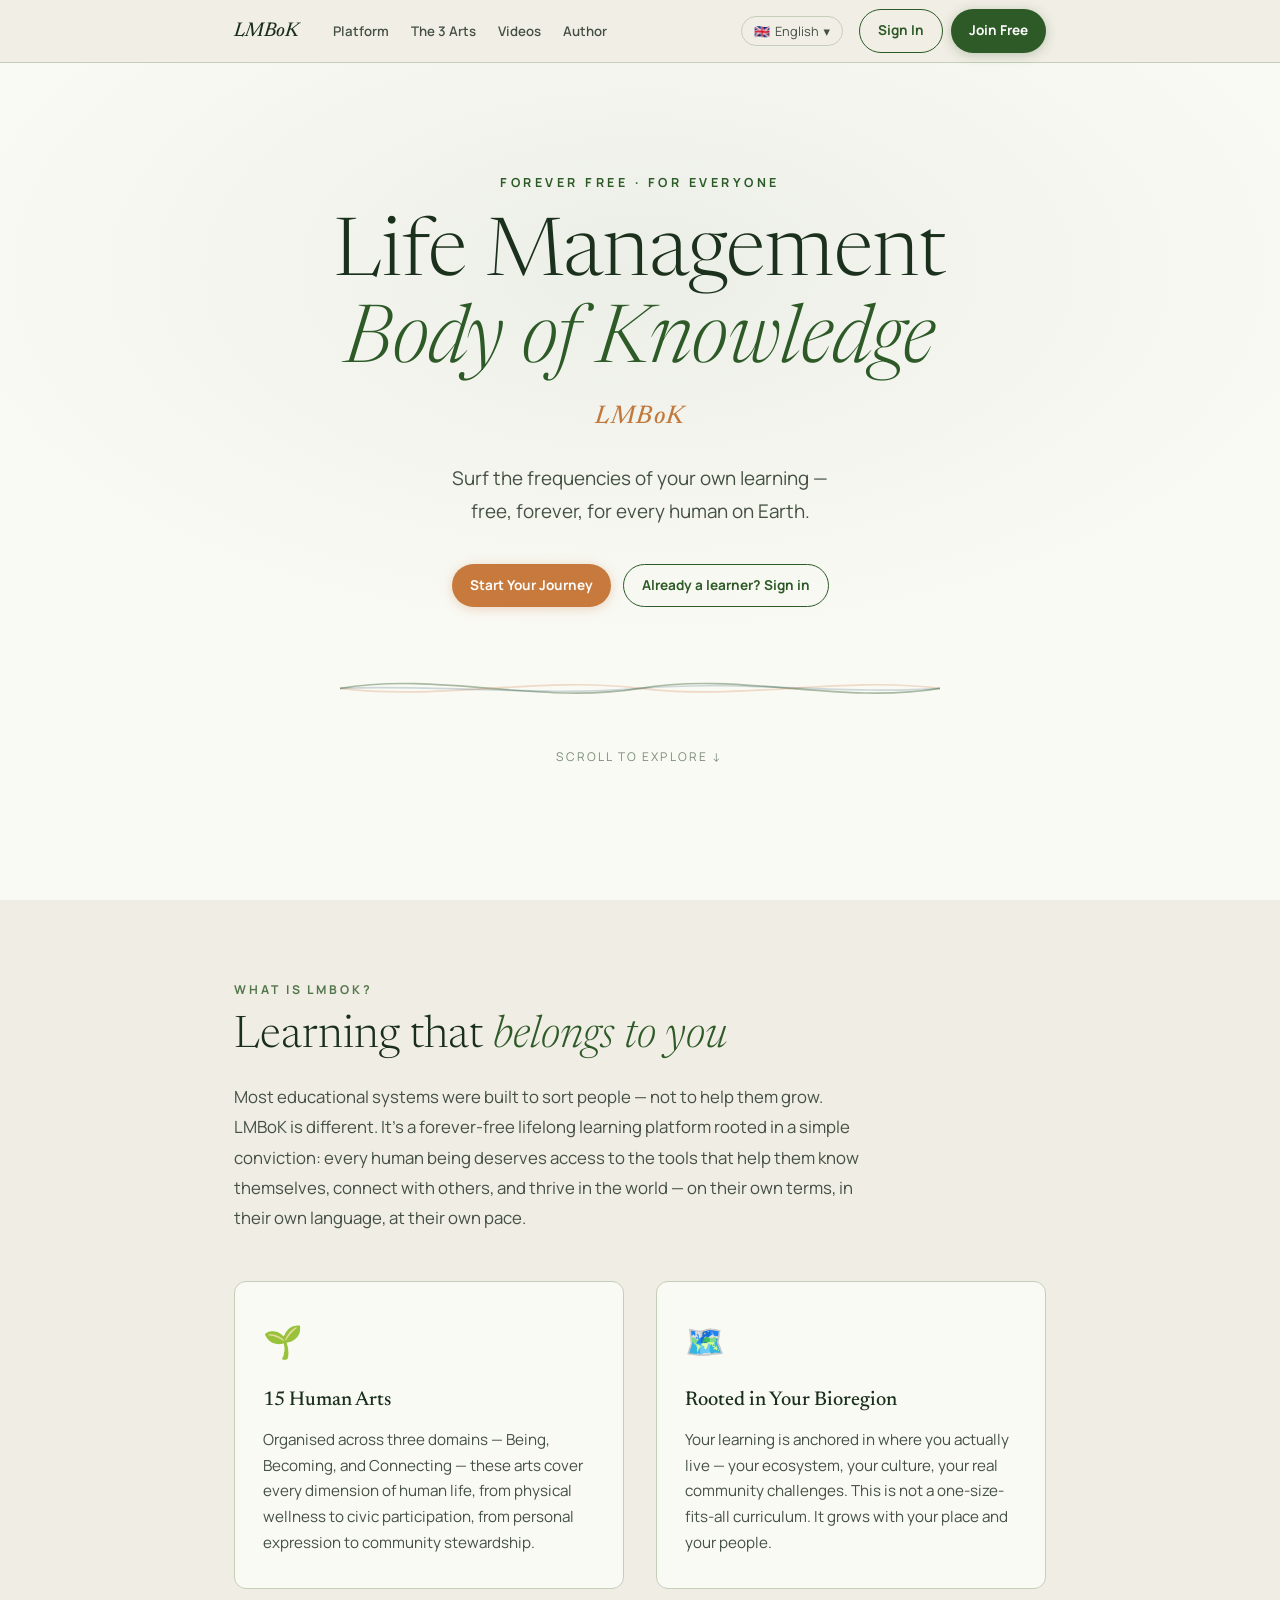
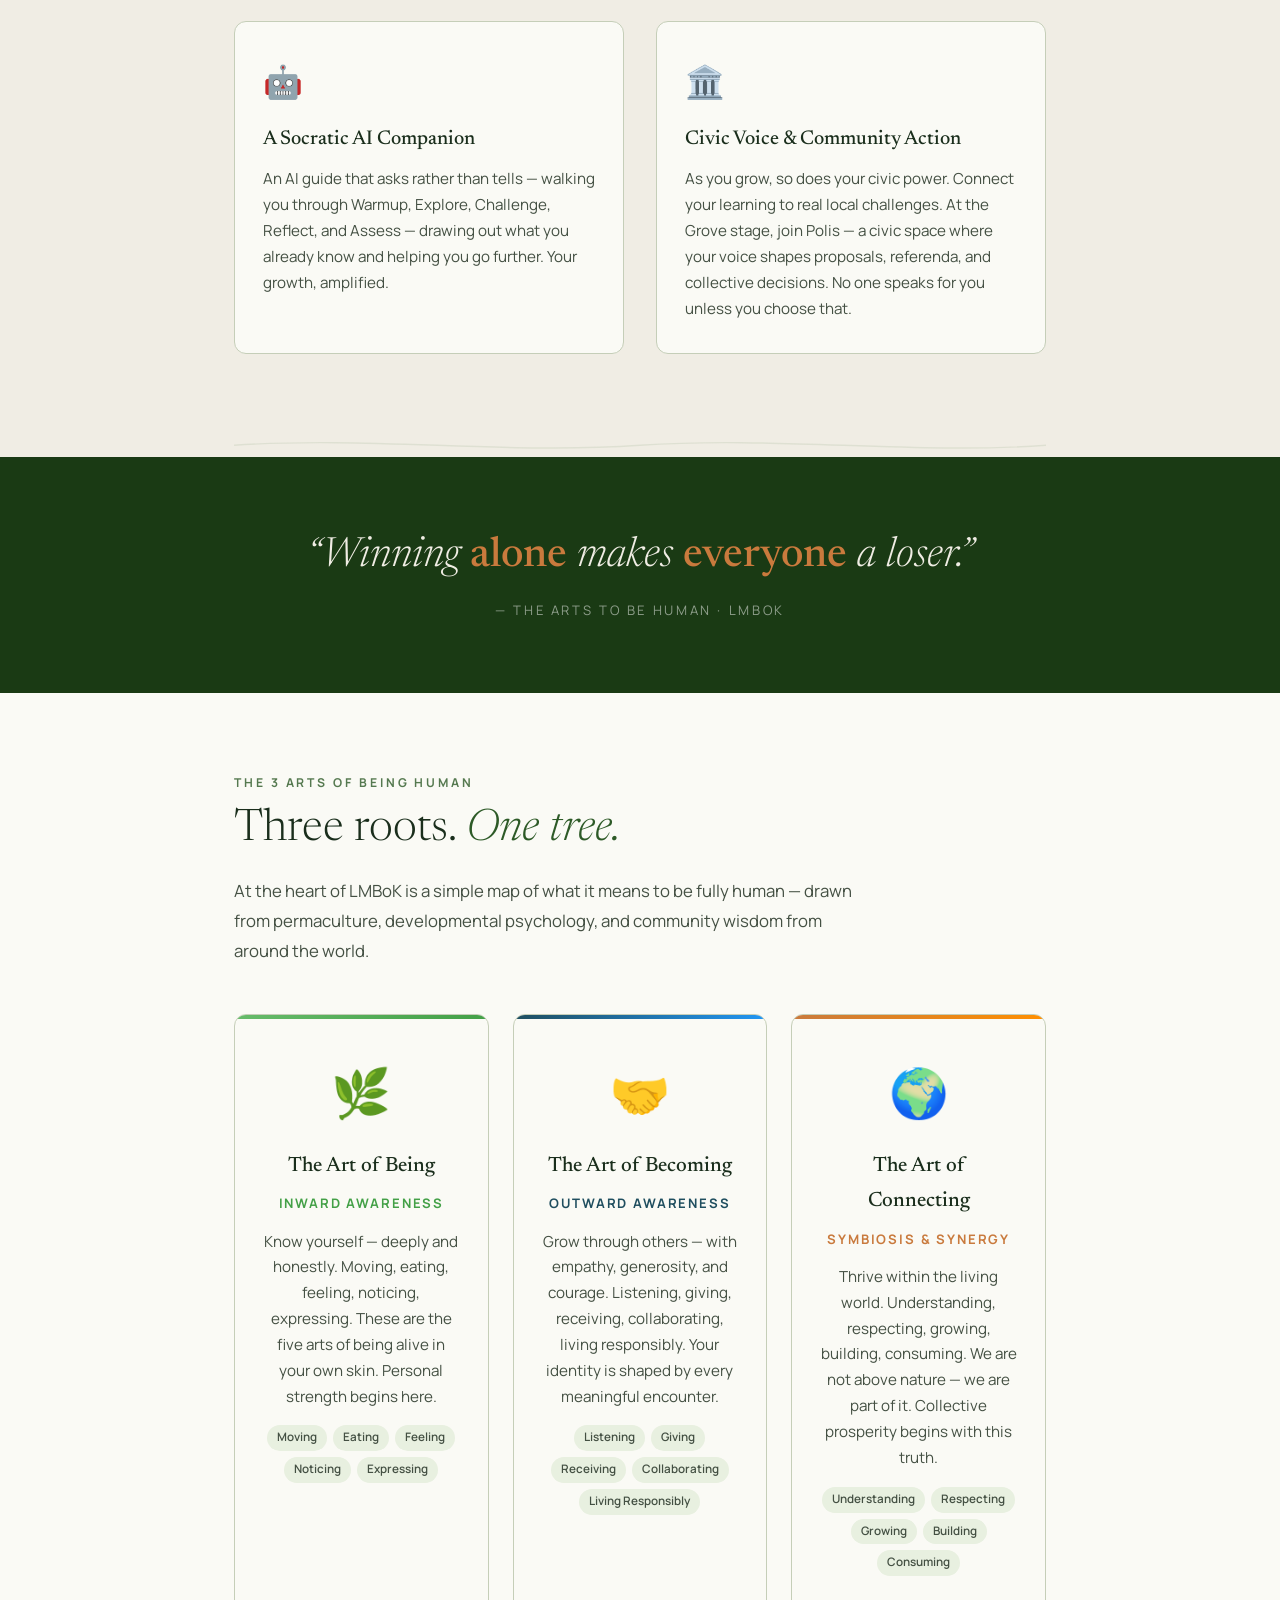
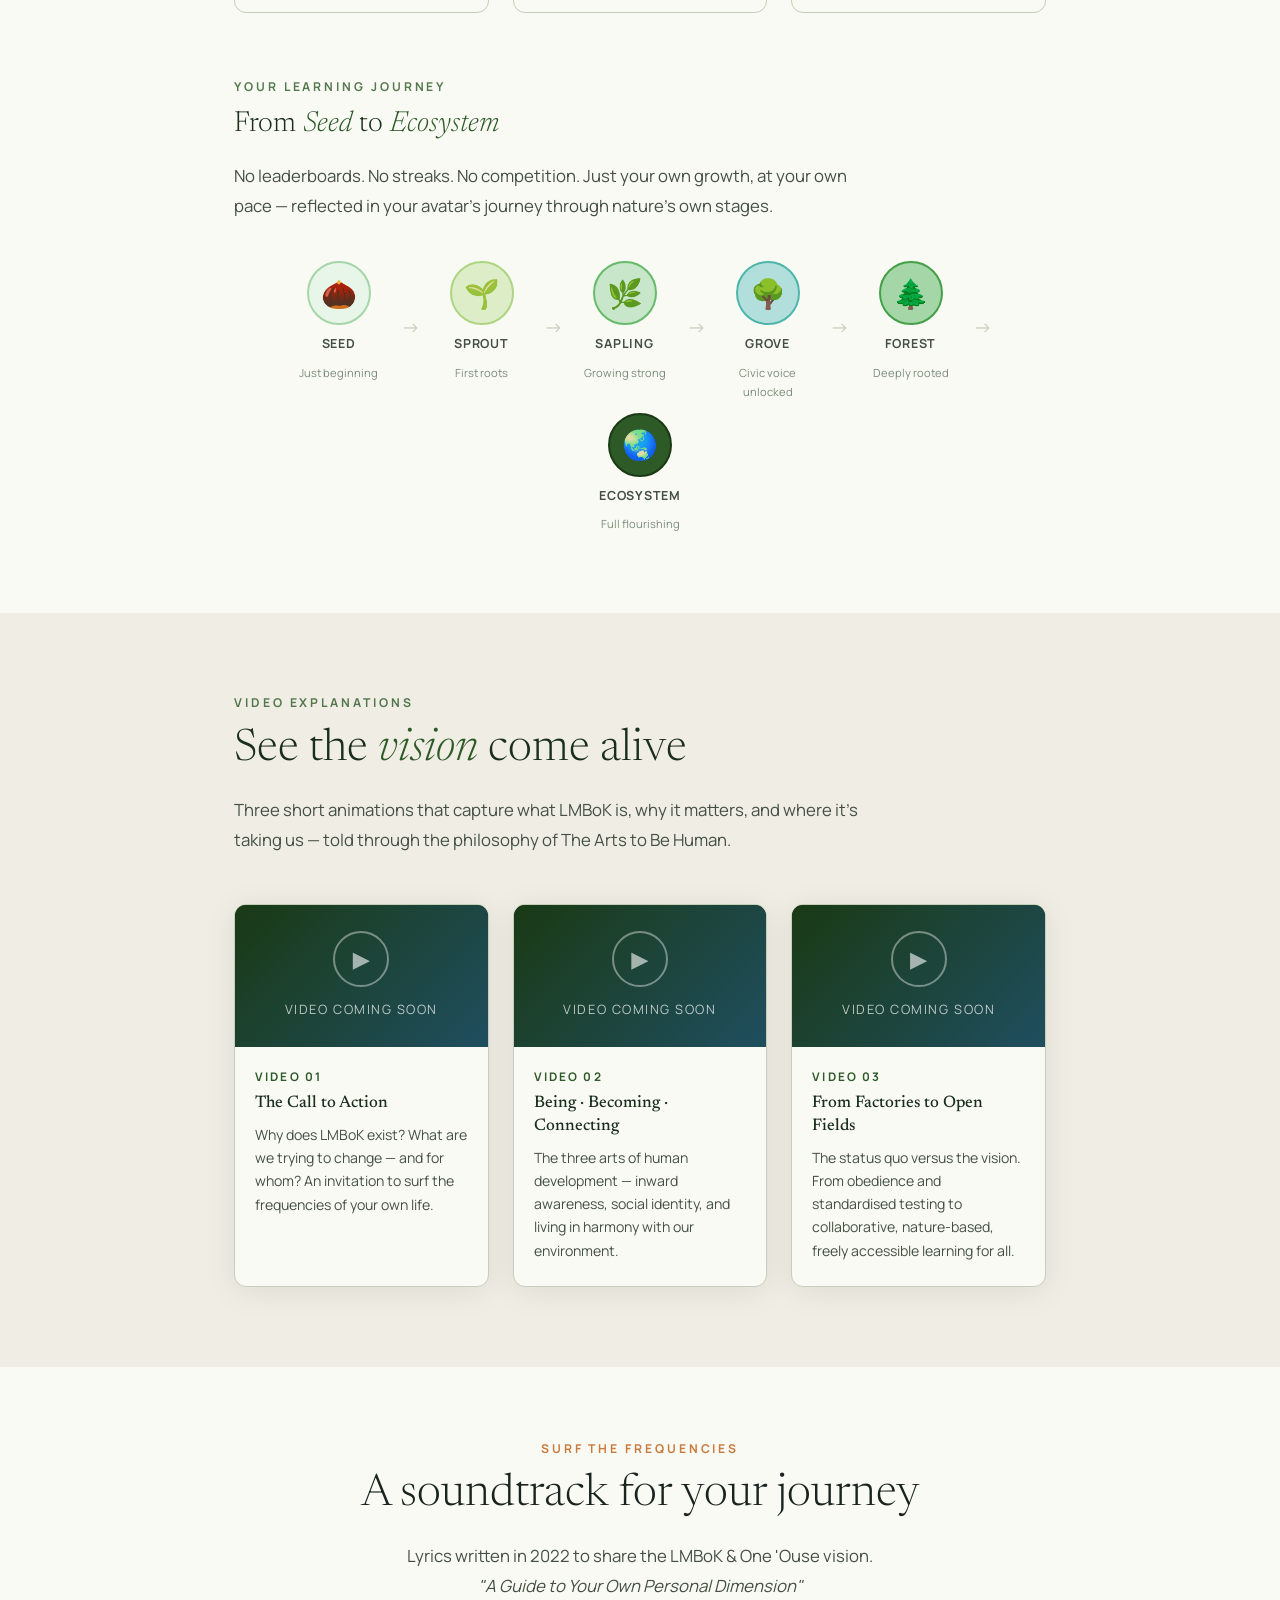
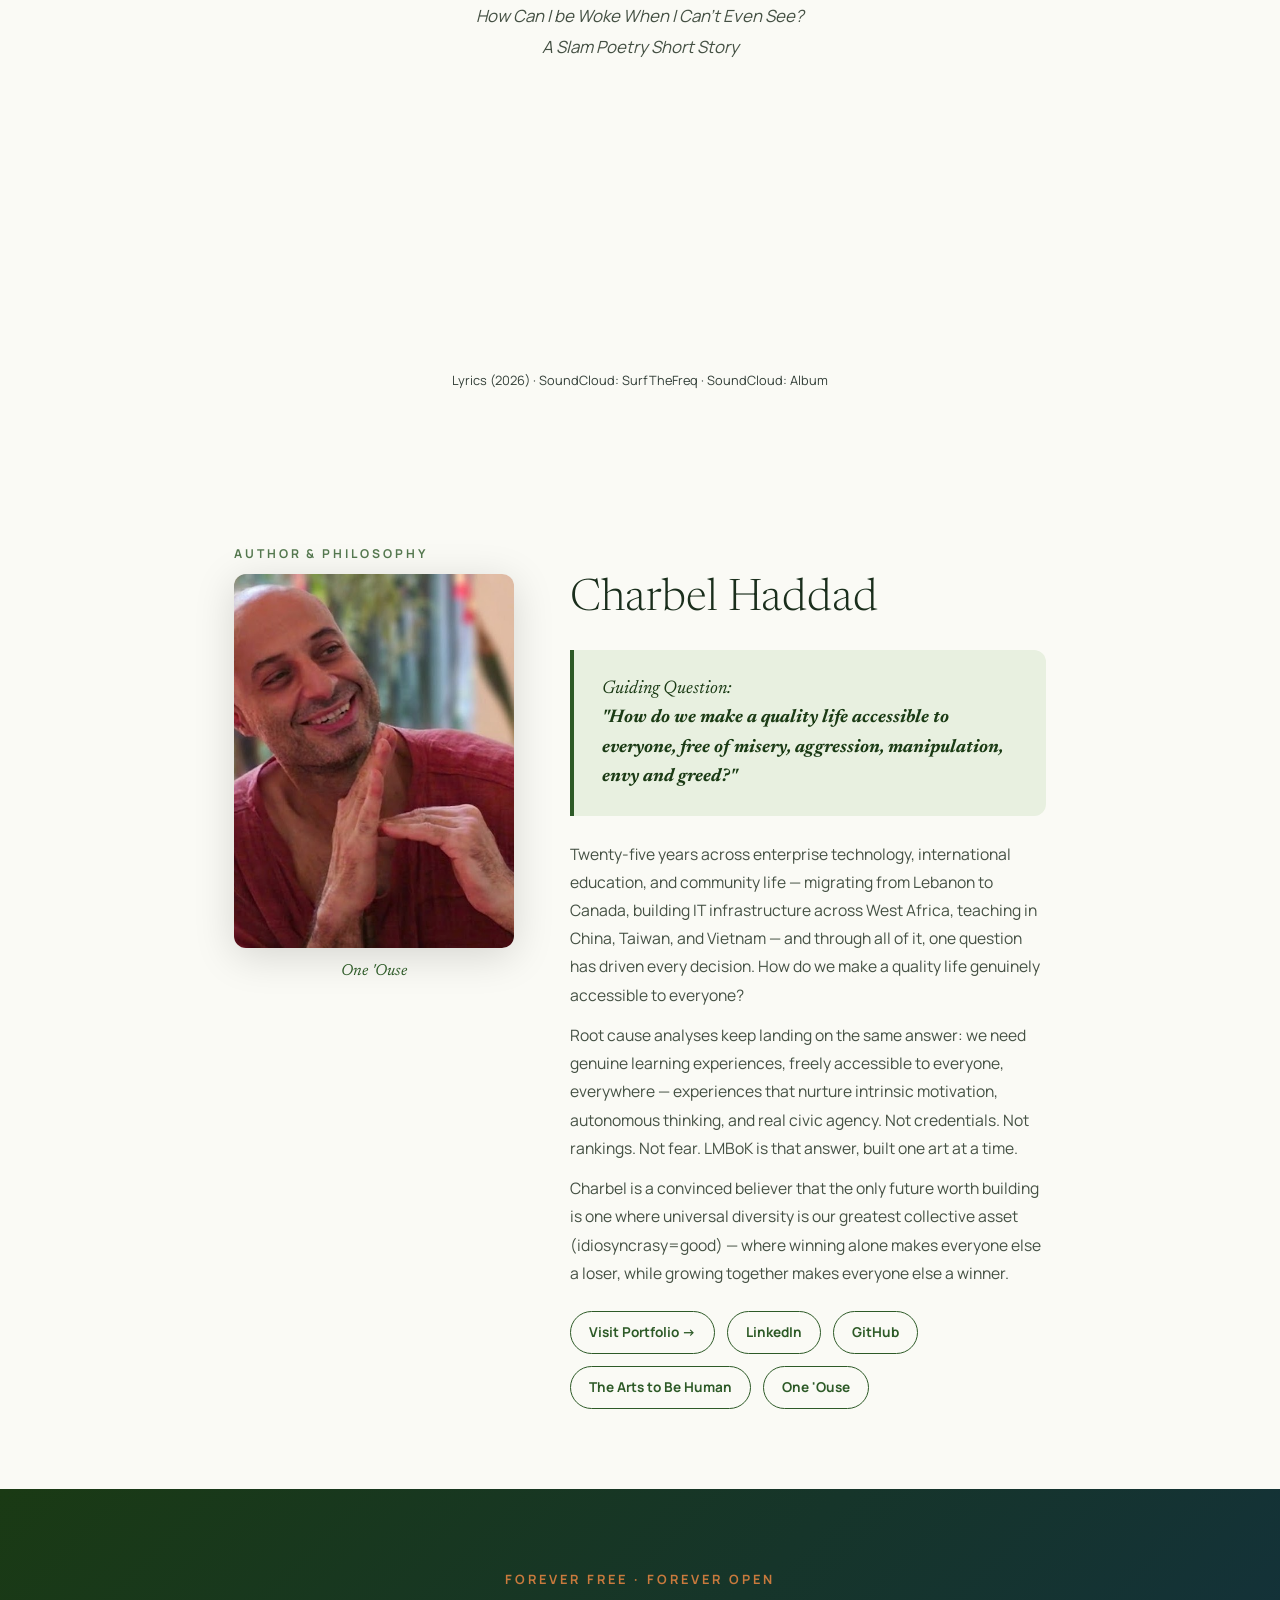
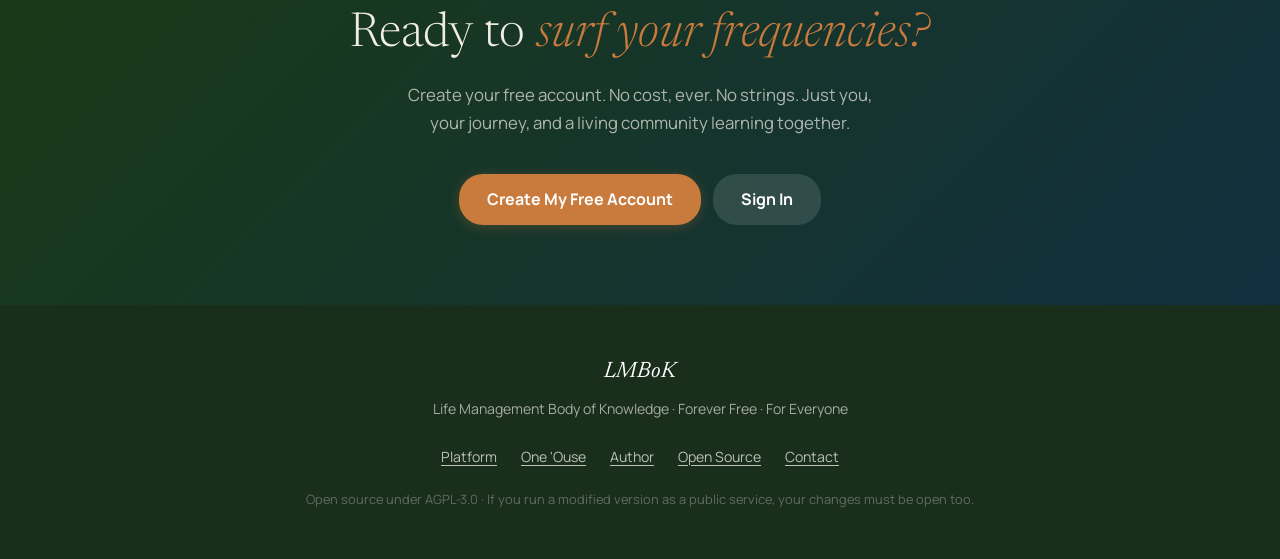
==== frontend/index.html @ 1c0e8b6f "P12: fix concurrent-refresh CSRF race; add cache-busting; consolidate CSS into app.css - Fix "sessio" ====
<!DOCTYPE html>
<html lang="en" dir="ltr">
<head>
<meta charset="UTF-8"/>
<meta name="viewport" content="width=device-width, initial-scale=1.0"/>
<!-- Redirect logged-in users straight to the app — runs before any render.
     Skipped when arriving via an explicit in-app "Home" link (?src=nav), and
     stays skipped for the rest of this tab's session (sessionStorage) so a
     refresh of the homepage doesn't bounce a logged-in learner straight back
     to /app.html — only a genuinely fresh visit to "/" auto-redirects. -->
<script>(function(){
  try {
    if (location.search.indexOf('src=nav') !== -1) { sessionStorage.setItem('lmbok_home_visit','1'); }
    var staying = location.search.indexOf('src=nav') !== -1 || sessionStorage.getItem('lmbok_home_visit');
    if (localStorage.getItem('fl_learner') && !staying) { location.replace('/app.html'); }
  } catch(e) {
    if (localStorage.getItem('fl_learner') && location.search.indexOf('src=nav')===-1) { location.replace('/app.html'); }
  }
})();</script>
<meta name="description" content="LMBoK — Life Management Body of Knowledge. A forever-free, human-centered lifelong learning platform for everyone, everywhere, always."/>
<meta property="og:title" content="LMBoK — Life Management Body of Knowledge"/>
<meta property="og:description" content="Surf the frequencies of your own learning — free, forever, for every human on Earth."/>
<meta property="og:image" content="charb.jpg"/>
<title>LMBoK — Life Management Body of Knowledge</title>

<!-- Fonts -->
<link rel="preconnect" href="https://fonts.googleapis.com"/>
<link rel="preconnect" href="https://fonts.gstatic.com" crossorigin/>
<link href="https://fonts.googleapis.com/css2?family=Newsreader:ital,opsz,wght@0,6..72,300;0,6..72,500;1,6..72,300;1,6..72,500&family=Manrope:wght@400;500;600;700;800&family=Noto+Sans+Arabic:wght@400;600;700&family=Noto+Sans+SC:wght@400;700&display=swap" rel="stylesheet"/>

<style>
/* ============================================================
   DESIGN TOKENS
   ============================================================ */
:root {
  --bg:        #F0EDE4;
  --surface:   #FAFAF5;
  --surface2:  #E8F0E0;
  --ink:       #1A2E1C;
  --ink-soft:  #445043;
  --ink-faint: #7A8C77;
  --forest:    #2D5A27;
  --forest-deep: #1A3A14;
  --teal:      #1F4E5F;
  --teal-deep: #123040;
  --amber:     #C97A3D;
  --amber-deep:#A85F28;
  --line:      #C5CEB8;
  --max:       860px;
  --radius:    12px;
  --shadow:    0 4px 32px rgba(0,0,0,.08);
}

/* ============================================================
   RESET & BASE
   ============================================================ */
*, *::before, *::after { box-sizing: border-box; margin: 0; padding: 0; }
html { scroll-behavior: smooth; font-size: 16px; }
body {
  background: var(--bg);
  color: var(--ink);
  font-family: 'Manrope', system-ui, sans-serif;
  line-height: 1.7;
  -webkit-font-smoothing: antialiased;
  overflow-x: hidden;
}
[dir="rtl"] body { font-family: 'Noto Sans Arabic', 'Manrope', sans-serif; }
a { color: var(--forest); text-decoration: none; }
a:hover { color: var(--amber-deep); }
img { max-width: 100%; display: block; }
strong { font-weight: 700; }

/* ============================================================
   LAYOUT
   ============================================================ */
.wrap { max-width: var(--max); margin: 0 auto; padding: 0 24px; }

/* ============================================================
   NAV
   ============================================================ */
nav {
  position: fixed;
  top: 0; left: 0; right: 0;
  z-index: 100;
  background: rgba(240,237,228,.92);
  backdrop-filter: blur(12px);
  -webkit-backdrop-filter: blur(12px);
  border-bottom: 1px solid var(--line);
  transition: box-shadow .3s;
}
nav.scrolled { box-shadow: 0 2px 20px rgba(0,0,0,.1); }
.nav-inner {
  max-width: var(--max);
  margin: 0 auto;
  padding: 0 24px;
  height: 62px;
  display: flex;
  align-items: center;
  gap: 16px;
}
.nav-logo {
  font-family: 'Newsreader', serif;
  font-style: italic;
  font-size: 1.25rem;
  color: var(--ink);
  font-weight: 500;
  letter-spacing: -.01em;
  white-space: nowrap;
}
.nav-links {
  display: flex;
  gap: 2px;
  list-style: none;
  margin-left: 8px;
}
.nav-links a {
  font-size: .83rem;
  font-weight: 600;
  color: var(--ink-soft);
  padding: 6px 10px;
  border-radius: 6px;
  transition: background .18s, color .18s;
  white-space: nowrap;
}
.nav-links a:hover { background: var(--surface2); color: var(--forest); }
.nav-spacer { flex: 1; }
.lang-picker {
  position: relative;
}
.lang-btn {
  background: none;
  border: 1px solid var(--line);
  border-radius: 20px;
  padding: 5px 12px;
  font-size: .8rem;
  font-family: inherit;
  cursor: pointer;
  color: var(--ink-soft);
  display: flex;
  align-items: center;
  gap: 5px;
  transition: border-color .18s, background .18s;
  white-space: nowrap;
}
.lang-btn:hover { border-color: var(--forest); background: var(--surface2); }
.lang-dropdown {
  display: none;
  position: absolute;
  top: calc(100% + 6px);
  right: 0;
  background: var(--surface);
  border: 1px solid var(--line);
  border-radius: var(--radius);
  box-shadow: var(--shadow);
  min-width: 160px;
  overflow: hidden;
  z-index: 200;
}
[dir="rtl"] .lang-dropdown { right: auto; left: 0; }
.lang-dropdown.open { display: block; }
.lang-option {
  display: flex;
  align-items: center;
  gap: 8px;
  padding: 10px 16px;
  font-size: .85rem;
  cursor: pointer;
  transition: background .15s;
  color: var(--ink);
}
.lang-option:hover { background: var(--surface2); }
.lang-option.active { font-weight: 700; color: var(--forest); }
.nav-cta-row {
  display: flex;
  gap: 8px;
}
.btn {
  display: inline-flex;
  align-items: center;
  gap: 6px;
  padding: 9px 18px;
  border-radius: 24px;
  font-size: .85rem;
  font-weight: 700;
  cursor: pointer;
  transition: transform .18s, box-shadow .18s, background .18s;
  white-space: nowrap;
  border: none;
  font-family: inherit;
  text-decoration: none;
}
.btn:hover { transform: translateY(-1px); }
.btn-ghost {
  background: transparent;
  border: 1.5px solid var(--forest);
  color: var(--forest);
}
.btn-ghost:hover { background: var(--surface2); color: var(--forest); }
.btn-solid {
  background: var(--forest);
  color: #fff;
  box-shadow: 0 2px 12px rgba(45,90,39,.28);
}
.btn-solid:hover { background: var(--forest-deep); box-shadow: 0 4px 20px rgba(45,90,39,.36); }
.btn-amber {
  background: var(--amber);
  color: #fff;
  box-shadow: 0 2px 12px rgba(201,122,61,.28);
}
.btn-amber:hover { background: var(--amber-deep); }

/* hamburger */
.hamburger { display: none; flex-direction: column; gap: 5px; background: none; border: none; cursor: pointer; padding: 4px; }
.hamburger span { display: block; width: 22px; height: 2px; background: var(--ink); border-radius: 2px; transition: .2s; }

/* ============================================================
   HERO
   ============================================================ */
.hero {
  min-height: 100vh;
  padding: 120px 24px 80px;
  display: flex;
  flex-direction: column;
  align-items: center;
  justify-content: center;
  text-align: center;
  position: relative;
  overflow: hidden;
}
.hero::before {
  content: '';
  position: absolute;
  inset: 0;
  background: radial-gradient(ellipse 80% 60% at 50% 30%, rgba(45,90,39,.07) 0%, transparent 70%);
  pointer-events: none;
}
.hero-eyebrow {
  font-size: .78rem;
  letter-spacing: .28em;
  text-transform: uppercase;
  color: var(--forest);
  font-weight: 700;
  margin-bottom: 20px;
  opacity: .85;
}
.hero h1 {
  font-family: 'Newsreader', serif;
  font-weight: 300;
  font-size: clamp(2.4rem, 7vw, 5rem);
  line-height: 1.08;
  color: var(--ink);
  margin-bottom: 10px;
  max-width: 700px;
}
.hero h1 em {
  font-style: italic;
  color: var(--forest);
}
.hero-abbr {
  font-size: clamp(1.1rem, 3vw, 1.6rem);
  font-family: 'Newsreader', serif;
  font-style: italic;
  color: var(--amber);
  font-weight: 500;
  letter-spacing: .05em;
  margin-bottom: 22px;
}
.hero-tagline {
  font-size: clamp(.95rem, 2.2vw, 1.18rem);
  color: var(--ink-soft);
  max-width: 540px;
  margin: 0 auto 36px;
  line-height: 1.75;
}
.hero-cta {
  display: flex;
  gap: 12px;
  justify-content: center;
  flex-wrap: wrap;
  margin-bottom: 48px;
}
.hero-wave {
  width: min(600px, 90vw);
  height: auto;
  margin: 0 auto 8px;
}
.wave-path {
  fill: none;
  stroke: var(--forest);
  stroke-width: 2;
  stroke-linecap: round;
  opacity: .4;
}
.wave-path.b { stroke: var(--amber); opacity: .25; animation-delay: .6s !important; }
.wave-path.c { stroke: var(--teal); opacity: .2; animation-delay: 1.2s !important; }
@media (prefers-reduced-motion: no-preference) {
  .wave-path { animation: wave 8s ease-in-out infinite; }
  .wave-path.b { animation-duration: 11s; }
  .wave-path.c { animation-duration: 14s; }
}
@keyframes wave {
  0%,100% { d: path("M0,40 C120,20 240,60 360,40 C480,20 600,60 720,40"); opacity: .4; }
  50%      { d: path("M0,40 C120,60 240,20 360,40 C480,60 600,20 720,40"); opacity: .55; }
}
.scroll-hint {
  font-size: .75rem;
  letter-spacing: .18em;
  text-transform: uppercase;
  color: var(--ink-faint);
  margin-top: 18px;
  animation: bob 2.5s ease-in-out infinite;
}
@keyframes bob { 0%,100%{ transform: translateY(0); } 50%{ transform: translateY(5px); } }

/* ============================================================
   SECTIONS SHARED
   ============================================================ */
section { padding: 80px 0; }
section:nth-child(even) { background: var(--surface); }
.section-eyebrow {
  font-size: .76rem;
  letter-spacing: .24em;
  text-transform: uppercase;
  color: var(--forest);
  font-weight: 700;
  margin-bottom: 10px;
  opacity: .8;
}
.section-title {
  font-family: 'Newsreader', serif;
  font-weight: 300;
  font-size: clamp(1.8rem, 4vw, 2.8rem);
  line-height: 1.15;
  color: var(--ink);
  margin-bottom: 20px;
}
.section-title em { font-style: italic; color: var(--forest); }
.section-body {
  font-size: 1.05rem;
  color: var(--ink-soft);
  max-width: 640px;
  line-height: 1.8;
}
.section-body p + p { margin-top: 14px; }

/* divider */
.wave-divider { display: block; width: 100%; max-width: var(--max); margin: 0 auto; opacity: .4; }
.wave-divider path { fill: none; stroke: var(--line); stroke-width: 1.5; }

/* fade-in on scroll */
.fade { opacity: 0; transform: translateY(24px); transition: opacity .75s ease, transform .75s ease; }
.fade.in { opacity: 1; transform: none; }

/* ============================================================
   QUOTE BAND
   ============================================================ */
.quote-band {
  background: var(--forest-deep);
  color: #fff;
  padding: 72px 24px;
  text-align: center;
}
.quote-band blockquote {
  font-family: 'Newsreader', serif;
  font-style: italic;
  font-weight: 300;
  font-size: clamp(1.5rem, 4vw, 2.6rem);
  line-height: 1.3;
  max-width: 700px;
  margin: 0 auto 16px;
  color: #F0EDE4;
}
.quote-band blockquote strong { color: var(--amber); font-style: normal; font-weight: 500; }
.quote-attr {
  font-size: .82rem;
  letter-spacing: .2em;
  text-transform: uppercase;
  color: rgba(255,255,255,.5);
}

/* ============================================================
   PLATFORM OVERVIEW
   ============================================================ */
.platform-grid {
  display: grid;
  grid-template-columns: 1fr 1fr;
  gap: 32px;
  margin-top: 48px;
}
.platform-card {
  background: var(--surface);
  border: 1px solid var(--line);
  border-radius: var(--radius);
  padding: 32px 28px;
  transition: box-shadow .2s, transform .2s;
}
.platform-card:hover { box-shadow: var(--shadow); transform: translateY(-2px); }
.platform-card .card-icon {
  font-size: 2rem;
  margin-bottom: 14px;
  display: block;
}
.platform-card h3 {
  font-family: 'Newsreader', serif;
  font-weight: 500;
  font-size: 1.25rem;
  margin-bottom: 10px;
  color: var(--ink);
}
.platform-card p { font-size: .95rem; color: var(--ink-soft); line-height: 1.7; }

/* ============================================================
   AVATAR JOURNEY
   ============================================================ */
.avatar-row {
  display: flex;
  justify-content: center;
  flex-wrap: wrap;
  gap: 12px;
  margin-top: 40px;
}
.avatar-step {
  display: flex;
  flex-direction: column;
  align-items: center;
  gap: 8px;
  width: 100px;
}
.avatar-orb {
  width: 64px;
  height: 64px;
  border-radius: 50%;
  display: flex;
  align-items: center;
  justify-content: center;
  font-size: 1.8rem;
  border: 2px solid transparent;
  transition: transform .2s, box-shadow .2s;
}
.avatar-step:hover .avatar-orb { transform: scale(1.1); box-shadow: 0 4px 16px rgba(0,0,0,.15); }
.avatar-step .label {
  font-size: .78rem;
  font-weight: 700;
  text-align: center;
  color: var(--ink-soft);
  letter-spacing: .06em;
  text-transform: uppercase;
}
.avatar-step .sublabel { font-size: .7rem; color: var(--ink-faint); text-align: center; }
.orb-seed     { background: #E8F5E9; border-color: #A5D6A7; }
.orb-sprout   { background: #DCEDC8; border-color: #AED581; }
.orb-sapling  { background: #C8E6C9; border-color: #66BB6A; }
.orb-grove    { background: #B2DFDB; border-color: #4DB6AC; }
.orb-forest   { background: #A5D6A7; border-color: #43A047; }
.orb-ecosystem{ background: #2D5A27; border-color: #1A3A14; }
.orb-ecosystem { color: #fff; }
.avatar-arrow {
  align-self: center;
  color: var(--line);
  font-size: 1.2rem;
  margin-top: -8px;
}

/* ============================================================
   3 ARTS
   ============================================================ */
.arts-grid {
  display: grid;
  grid-template-columns: repeat(3, 1fr);
  gap: 24px;
  margin-top: 48px;
}
.art-card {
  background: var(--surface);
  border-radius: var(--radius);
  border: 1px solid var(--line);
  padding: 36px 28px;
  text-align: center;
  position: relative;
  overflow: hidden;
  transition: box-shadow .2s, transform .2s;
}
.art-card::before {
  content: '';
  position: absolute;
  top: 0; left: 0; right: 0;
  height: 4px;
}
.art-card.being::before { background: linear-gradient(90deg, #66BB6A, #43A047); }
.art-card.becoming::before { background: linear-gradient(90deg, #1F4E5F, #2196F3); }
.art-card.connecting::before { background: linear-gradient(90deg, #C97A3D, #FF8F00); }
.art-card:hover { box-shadow: var(--shadow); transform: translateY(-3px); }
.art-icon { font-size: 3rem; margin-bottom: 16px; display: block; }
.art-card h3 {
  font-family: 'Newsreader', serif;
  font-weight: 500;
  font-size: 1.3rem;
  color: var(--ink);
  margin-bottom: 8px;
}
.art-card .art-sub {
  font-size: .82rem;
  font-weight: 700;
  text-transform: uppercase;
  letter-spacing: .14em;
  margin-bottom: 14px;
}
.being .art-sub  { color: #43A047; }
.becoming .art-sub { color: var(--teal); }
.connecting .art-sub { color: var(--amber); }
.art-card p { font-size: .95rem; color: var(--ink-soft); line-height: 1.7; }
.art-chips {
  display: flex;
  flex-wrap: wrap;
  gap: 6px;
  justify-content: center;
  margin-top: 16px;
}
.chip {
  font-size: .73rem;
  font-weight: 600;
  padding: 3px 10px;
  border-radius: 20px;
  background: var(--surface2);
  color: var(--ink-soft);
}

/* ============================================================
   VIDEO SECTION
   ============================================================ */
.videos-grid {
  display: grid;
  grid-template-columns: repeat(3, 1fr);
  gap: 24px;
  margin-top: 48px;
}
.video-card {
  border-radius: var(--radius);
  overflow: hidden;
  border: 1px solid var(--line);
  background: var(--surface);
  box-shadow: var(--shadow);
  transition: transform .2s, box-shadow .2s;
}
.video-card:hover { transform: translateY(-3px); box-shadow: 0 8px 40px rgba(0,0,0,.14); }
.video-wrap {
  position: relative;
  width: 100%;
  padding-top: 56.25%; /* 16:9 */
  background: var(--forest-deep);
}
.video-wrap iframe {
  position: absolute;
  inset: 0;
  width: 100%;
  height: 100%;
  border: 0;
}
.video-placeholder {
  position: absolute;
  inset: 0;
  display: flex;
  flex-direction: column;
  align-items: center;
  justify-content: center;
  background: linear-gradient(135deg, #1A3A14 0%, #1F4E5F 100%);
  color: rgba(255,255,255,.7);
  gap: 12px;
  cursor: pointer;
}
.video-placeholder .play-icon {
  width: 56px;
  height: 56px;
  border-radius: 50%;
  border: 2px solid rgba(255,255,255,.4);
  display: flex;
  align-items: center;
  justify-content: center;
  font-size: 1.4rem;
  color: rgba(255,255,255,.6);
}
.video-placeholder .soon { font-size: .8rem; letter-spacing: .12em; text-transform: uppercase; }
.video-info { padding: 20px 20px 24px; }
.video-info .num {
  font-size: .74rem;
  font-weight: 700;
  letter-spacing: .18em;
  text-transform: uppercase;
  color: var(--forest);
  margin-bottom: 6px;
}
.video-info h3 {
  font-family: 'Newsreader', serif;
  font-weight: 500;
  font-size: 1.05rem;
  color: var(--ink);
  margin-bottom: 8px;
  line-height: 1.35;
}
.video-info p { font-size: .88rem; color: var(--ink-soft); line-height: 1.65; }

/* ============================================================
   MUSIC SECTION
   ============================================================ */
.music-section { background: var(--forest-deep); color: #fff; padding: 72px 0; }
.music-section .section-eyebrow { color: var(--amber); opacity: 1; }
.music-section .section-title { color: #1A241F; }  // original color too difficult to see: #F0EDE4
.music-section .section-body { color: #333F38; }  // original color too dark to see: rgba(240,237,228,.75)
.album-embed {
  margin-top: 36px;
  border-radius: var(--radius);
  overflow: hidden;
  border: 1px solid rgba(255,255,255,.1);
}
.album-embed iframe { width: 100%; display: block; border: 0; }

/* ============================================================
   AUTHOR SECTION
   ============================================================ */
.author-inner {
  display: grid;
  grid-template-columns: 280px 1fr;
  gap: 56px;
  align-items: start;
}
.author-photo-wrap { position: relative; }
.author-photo {
  width: 100%;
  border-radius: var(--radius);
  aspect-ratio: 3/4;
  object-fit: cover;
  box-shadow: 0 8px 40px rgba(0,0,0,.15);
}
.author-caption {
  text-align: center;
  margin-top: 10px;
  font-family: 'Newsreader', serif;
  font-style: italic;
  font-size: 1rem;
  color: var(--ink-faint);
}
.driving-question {
  background: var(--surface2);
  border-left: 4px solid var(--forest);
  border-radius: 0 var(--radius) var(--radius) 0;
  padding: 24px 28px;
  margin: 24px 0;
  font-family: 'Newsreader', serif;
  font-style: italic;
  font-size: 1.15rem;
  line-height: 1.6;
  color: var(--forest-deep);
}
[dir="rtl"] .driving-question { border-left: none; border-right: 4px solid var(--forest); border-radius: var(--radius) 0 0 var(--radius); }
.author-bio { font-size: .98rem; color: var(--ink-soft); line-height: 1.8; }
.author-bio p + p { margin-top: 12px; }
.author-links { display: flex; gap: 12px; flex-wrap: wrap; margin-top: 24px; }

/* ============================================================
   FOOTER
   ============================================================ */
footer {
  background: var(--ink);
  color: rgba(255,255,255,.6);
  padding: 48px 24px;
  text-align: center;
  font-size: .88rem;
}
footer a { color: rgba(255,255,255,.7); text-decoration: underline; text-underline-offset: 3px; }
footer a:hover { color: var(--amber); }
.footer-logo {
  font-family: 'Newsreader', serif;
  font-style: italic;
  font-size: 1.4rem;
  color: #fff;
  margin-bottom: 6px;
}
.footer-tagline { margin-bottom: 24px; }
.footer-links { display: flex; justify-content: center; gap: 24px; flex-wrap: wrap; margin-bottom: 20px; }
.footer-bottom { margin-top: 20px; opacity: .5; font-size: .8rem; }

/* ============================================================
   CHINESE / ARABIC FONT OVERRIDES
   ============================================================ */
[lang="zh"] .hero h1,
[lang="zh"] .section-title,
[lang="zh"] .art-card h3,
[lang="zh"] .video-info h3,
[lang="zh"] .driving-question {
  font-family: 'Noto Sans SC', 'Manrope', sans-serif;
  font-style: normal;
}
[lang="ar"] { font-family: 'Noto Sans Arabic', 'Manrope', sans-serif; }
[lang="ar"] .hero h1,
[lang="ar"] .section-title {
  font-family: 'Noto Sans Arabic', sans-serif;
  font-style: normal;
}

/* ============================================================
   RESPONSIVE
   ============================================================ */
@media (max-width: 820px) {
  .platform-grid { grid-template-columns: 1fr; }
  .arts-grid { grid-template-columns: 1fr; gap: 16px; }
  .videos-grid { grid-template-columns: 1fr; }
  .author-inner { grid-template-columns: 1fr; }
  .author-photo-wrap { max-width: 240px; margin: 0 auto; }
  .nav-links { display: none; }
  .hamburger { display: flex; }
}
@media (max-width: 560px) {
  .nav-cta-row .btn-ghost { display: none; }
  .hero h1 { font-size: 2.2rem; }
  .avatar-step { width: 80px; }
  .avatar-orb { width: 52px; height: 52px; font-size: 1.4rem; }
}

/* Mobile nav open */
.nav-mobile-open .nav-links {
  display: flex;
  flex-direction: column;
  position: fixed;
  top: 62px; left: 0; right: 0;
  background: var(--surface);
  border-bottom: 1px solid var(--line);
  padding: 16px;
  box-shadow: var(--shadow);
  z-index: 99;
  gap: 4px;
}
.nav-mobile-open .nav-links a { font-size: 1rem; padding: 10px 14px; }
</style>
</head>
<body>

<!-- ============================================================
     NAVIGATION
     ============================================================ -->
<nav id="nav">
  <div class="nav-inner">
    <span class="nav-logo">LMBoK</span>

    <ul class="nav-links" id="navLinks">
      <li><a href="#platform" data-i18n="nav_platform">Platform</a></li>
      <li><a href="#arts" data-i18n="nav_arts">The 3 Arts</a></li>
      <li><a href="#videos" data-i18n="nav_videos">Videos</a></li>
      <li><a href="#author" data-i18n="nav_author">Author</a></li>
    </ul>

    <div class="nav-spacer"></div>

    <!-- Language picker -->
    <div class="lang-picker" id="langPicker">
      <button class="lang-btn" id="langBtn" aria-label="Select language" onclick="toggleLangDropdown()">
        <span id="currentFlag">🇬🇧</span>
        <span id="currentLangName">English</span>
        <span>▾</span>
      </button>
      <div class="lang-dropdown" id="langDropdown">
        <div class="lang-option active" onclick="setLang('en','🇬🇧','English')">🇬🇧 English</div>
        <div class="lang-option" onclick="setLang('fr','🇫🇷','Français')">🇫🇷 Français</div>
        <div class="lang-option" onclick="setLang('es','🇪🇸','Español')">🇪🇸 Español</div>
        <div class="lang-option" onclick="setLang('de','🇩🇪','Deutsch')">🇩🇪 Deutsch</div>
        <div class="lang-option" onclick="setLang('ru','🇷🇺','Русский')">🇷🇺 Русский</div>
        <div class="lang-option" onclick="setLang('vi','🇻🇳','Tiếng Việt')">🇻🇳 Tiếng Việt</div>
        <div class="lang-option" onclick="setLang('zh','🇨🇳','中文')">🇨🇳 中文</div>
        <div class="lang-option" onclick="setLang('ar','🇸🇦','العربية')">🇸🇦 العربية</div>
      </div>
    </div>

    <div class="nav-cta-row" id="navCtaRow">
      <a href="/app.html#login" class="btn btn-ghost" data-i18n="nav_signin">Sign In</a>
      <a href="/app.html#register" class="btn btn-solid" data-i18n="nav_join">Join Free</a>
    </div>

    <button class="hamburger" id="hamburger" onclick="toggleMobileNav()" aria-label="Toggle menu">
      <span></span><span></span><span></span>
    </button>
  </div>
</nav>

<!-- ============================================================
     HERO
     ============================================================ -->
<section class="hero" aria-label="hero">
  <p class="hero-eyebrow fade" data-i18n="hero_eyebrow">Forever Free · For Everyone</p>
  <h1 class="fade" data-i18n="hero_title">Life Management<br/><em>Body of Knowledge</em></h1>
  <p class="hero-abbr fade" data-i18n="hero_abbr">LMBoK</p>
  <p class="hero-tagline fade" data-i18n="hero_tagline">
    Surf the frequencies of your own learning —<br/>free, forever, for every human on Earth.
  </p>
  <div class="hero-cta fade" id="heroCta">
    <a href="/app.html#register" class="btn btn-amber" data-i18n="hero_cta1">Start Your Journey</a>
    <a href="/app.html#login" class="btn btn-ghost" data-i18n="hero_cta2">Already a learner? Sign in</a>
  </div>

  <!-- Animated wave SVG -->
  <svg class="hero-wave" viewBox="0 0 720 80" aria-hidden="true" preserveAspectRatio="none">
    <path class="wave-path"   d="M0,40 C120,20 240,60 360,40 C480,20 600,60 720,40"/>
    <path class="wave-path b" d="M0,40 C120,55 240,25 360,40 C480,55 600,25 720,40"/>
    <path class="wave-path c" d="M0,40 C120,35 240,50 360,40 C480,30 600,48 720,40"/>
  </svg>
  <p class="scroll-hint fade" data-i18n="hero_scroll">Scroll to explore ↓</p>
</section>

<!-- ============================================================
     PLATFORM OVERVIEW
     ============================================================ -->
<section id="platform">
  <div class="wrap fade">
    <p class="section-eyebrow" data-i18n="platform_eyebrow">What is LMBoK?</p>
    <h2 class="section-title" data-i18n="platform_title">Learning that <em>belongs to you</em></h2>
    <p class="section-body" data-i18n="platform_intro">
      Most educational systems were built to sort people — not to help them grow. LMBoK is different. It's a forever-free lifelong learning platform rooted in a simple conviction: every human being deserves access to the tools that help them know themselves, connect with others, and thrive in the world — on their own terms, in their own language, at their own pace.
    </p>

    <div class="platform-grid">
      <div class="platform-card fade">
        <span class="card-icon">🌱</span>
        <h3 data-i18n="card1_title">15 Human Arts</h3>
        <p data-i18n="card1_body">Organised across three domains — Being, Becoming, and Connecting — these arts cover every dimension of human life, from physical wellness to civic participation, from personal expression to community stewardship.</p>
      </div>
      <div class="platform-card fade">
        <span class="card-icon">🗺️</span>
        <h3 data-i18n="card2_title">Rooted in Your Bioregion</h3>
        <p data-i18n="card2_body">Your learning is anchored in where you actually live — your ecosystem, your culture, your real community challenges. This is not a one-size-fits-all curriculum. It grows with your place and your people.</p>
      </div>
      <div class="platform-card fade">
        <span class="card-icon">🤖</span>
        <h3 data-i18n="card3_title">A Socratic AI Companion</h3>
        <p data-i18n="card3_body">An AI guide that asks rather than tells — walking you through Warmup, Explore, Challenge, Reflect, and Assess — drawing out what you already know and helping you go further. Your growth, amplified.</p>
      </div>
      <div class="platform-card fade">
        <span class="card-icon">🏛️</span>
        <h3 data-i18n="card4_title">Civic Voice &amp; Community Action</h3>
        <p data-i18n="card4_body">As you grow, so does your civic power. Connect your learning to real local challenges. At the Grove stage, join Polis — a civic space where your voice shapes proposals, referenda, and collective decisions. No one speaks for you unless you choose that.</p>
      </div>
    </div>
  </div>
</section>

<!-- Divider -->
<div class="wrap"><svg class="wave-divider" viewBox="0 0 860 24" preserveAspectRatio="none" aria-hidden="true"><path d="M0,12 C144,2 286,22 430,12 C574,2 716,22 860,12"/></svg></div>

<!-- ============================================================
     QUOTE BAND
     ============================================================ -->
<div class="quote-band fade">
  <blockquote data-i18n="quote_text">&ldquo;Winning <strong>alone</strong> makes <strong>everyone</strong> a loser.&rdquo;</blockquote>
  <p class="quote-attr" data-i18n="quote_attr">— The Arts to Be Human · LMBoK</p>
</div>

<!-- ============================================================
     THE 3 ARTS
     ============================================================ -->
<section id="arts" style="background: var(--surface);">
  <div class="wrap">
    <div class="fade">
      <p class="section-eyebrow" data-i18n="arts_eyebrow">The 3 Arts of Being Human</p>
      <h2 class="section-title" data-i18n="arts_title">Three roots. <em>One tree.</em></h2>
      <p class="section-body" data-i18n="arts_intro">
        At the heart of LMBoK is a simple map of what it means to be fully human — drawn from permaculture, developmental psychology, and community wisdom from around the world.
      </p>
    </div>

    <div class="arts-grid">
      <div class="art-card being fade">
        <span class="art-icon">🌿</span>
        <h3 data-i18n="being_title">The Art of Being</h3>
        <p class="art-sub" data-i18n="being_sub">Inward Awareness</p>
        <p data-i18n="being_body">Know yourself — deeply and honestly. Moving, eating, feeling, noticing, expressing. These are the five arts of being alive in your own skin. Personal strength begins here.</p>
        <div class="art-chips">
          <span class="chip" data-i18n="chip_moving">Moving</span>
          <span class="chip" data-i18n="chip_eating">Eating</span>
          <span class="chip" data-i18n="chip_feeling">Feeling</span>
          <span class="chip" data-i18n="chip_noticing">Noticing</span>
          <span class="chip" data-i18n="chip_expressing">Expressing</span>
        </div>
      </div>

      <div class="art-card becoming fade">
        <span class="art-icon">🤝</span>
        <h3 data-i18n="becoming_title">The Art of Becoming</h3>
        <p class="art-sub" data-i18n="becoming_sub">Outward Awareness</p>
        <p data-i18n="becoming_body">Grow through others — with empathy, generosity, and courage. Listening, giving, receiving, collaborating, living responsibly. Your identity is shaped by every meaningful encounter.</p>
        <div class="art-chips">
          <span class="chip" data-i18n="chip_listening">Listening</span>
          <span class="chip" data-i18n="chip_giving">Giving</span>
          <span class="chip" data-i18n="chip_receiving">Receiving</span>
          <span class="chip" data-i18n="chip_collaborating">Collaborating</span>
          <span class="chip" data-i18n="chip_living">Living Responsibly</span>
        </div>
      </div>

      <div class="art-card connecting fade">
        <span class="art-icon">🌍</span>
        <h3 data-i18n="connecting_title">The Art of Connecting</h3>
        <p class="art-sub" data-i18n="connecting_sub">Symbiosis &amp; Synergy</p>
        <p data-i18n="connecting_body">Thrive within the living world. Understanding, respecting, growing, building, consuming. We are not above nature — we are part of it. Collective prosperity begins with this truth.</p>
        <div class="art-chips">
          <span class="chip" data-i18n="chip_understanding">Understanding</span>
          <span class="chip" data-i18n="chip_respecting">Respecting</span>
          <span class="chip" data-i18n="chip_growing">Growing</span>
          <span class="chip" data-i18n="chip_building">Building</span>
          <span class="chip" data-i18n="chip_consuming">Consuming</span>
        </div>
      </div>
    </div>

    <!-- Avatar journey -->
    <div class="fade" style="margin-top: 64px;">
      <p class="section-eyebrow" data-i18n="avatar_eyebrow">Your Learning Journey</p>
      <h2 class="section-title" style="font-size: 1.8rem;" data-i18n="avatar_title">From <em>Seed</em> to <em>Ecosystem</em></h2>
      <p class="section-body" data-i18n="avatar_body">No leaderboards. No streaks. No competition. Just your own growth, at your own pace — reflected in your avatar's journey through nature's own stages.</p>
    </div>

    <div class="avatar-row fade">
      <div class="avatar-step">
        <div class="avatar-orb orb-seed">🌰</div>
        <span class="label" data-i18n="avatar_seed">Seed</span>
        <span class="sublabel" data-i18n="avatar_seed_sub">Just beginning</span>
      </div>
      <div class="avatar-arrow">→</div>
      <div class="avatar-step">
        <div class="avatar-orb orb-sprout">🌱</div>
        <span class="label" data-i18n="avatar_sprout">Sprout</span>
        <span class="sublabel" data-i18n="avatar_sprout_sub">First roots</span>
      </div>
      <div class="avatar-arrow">→</div>
      <div class="avatar-step">
        <div class="avatar-orb orb-sapling">🌿</div>
        <span class="label" data-i18n="avatar_sapling">Sapling</span>
        <span class="sublabel" data-i18n="avatar_sapling_sub">Growing strong</span>
      </div>
      <div class="avatar-arrow">→</div>
      <div class="avatar-step">
        <div class="avatar-orb orb-grove">🌳</div>
        <span class="label" data-i18n="avatar_grove">Grove</span>
        <span class="sublabel" data-i18n="avatar_grove_sub">Civic voice unlocked</span>
      </div>
      <div class="avatar-arrow">→</div>
      <div class="avatar-step">
        <div class="avatar-orb orb-forest">🌲</div>
        <span class="label" data-i18n="avatar_forest">Forest</span>
        <span class="sublabel" data-i18n="avatar_forest_sub">Deeply rooted</span>
      </div>
      <div class="avatar-arrow">→</div>
      <div class="avatar-step">
        <div class="avatar-orb orb-ecosystem">🌏</div>
        <span class="label" data-i18n="avatar_ecosystem">Ecosystem</span>
        <span class="sublabel" data-i18n="avatar_ecosystem_sub">Full flourishing</span>
      </div>
    </div>
  </div>
</section>

<!-- ============================================================
     VIDEO EXPLANATIONS
     ============================================================ -->
<!--
  ================================================================
  VIDEO PLACEHOLDERS — Action required before publishing!

  For each video below, replace the text YOUTUBE_VIDEO_ID_X
  with your actual YouTube video ID.

  How to find your YouTube video ID:
    - Open your video on YouTube
    - The URL looks like: https://www.youtube.com/watch?v=dQw4w9WgXcQ
    - Your video ID is the part after "v=": dQw4w9WgXcQ

  Example replacement:
    BEFORE: src="https://www.youtube.com/embed/YOUTUBE_VIDEO_ID_1"
    AFTER:  src="https://www.youtube.com/embed/dQw4w9WgXcQ"

  The three videos expected:
    VIDEO 1 — Call to Action: why LMBoK exists, the invitation
    VIDEO 2 — The 3 Arts: Being, Becoming, Connecting explained
    VIDEO 3 — Status Quo vs. Vision: the paradigm shift
  ================================================================
-->
<section id="videos">
  <div class="wrap">
    <div class="fade">
      <p class="section-eyebrow" data-i18n="videos_eyebrow">Video Explanations</p>
      <h2 class="section-title" data-i18n="videos_title">See the <em>vision</em> come alive</h2>
      <p class="section-body" data-i18n="videos_intro">Three short animations that capture what LMBoK is, why it matters, and where it's taking us — told through the philosophy of The Arts to Be Human.</p>
    </div>

    <div class="videos-grid">

      <!-- VIDEO 1 — CALL TO ACTION -->
      <div class="video-card fade">
        <div class="video-wrap">
          <!--
            === ACTION REQUIRED ===
            Replace YOUTUBE_VIDEO_ID_1 with your actual YouTube video ID for:
            "The Call to Action — Why LMBoK?"
          -->
          <div class="video-placeholder" id="vp1" data-videoid="YOUTUBE_VIDEO_ID_1" onclick="loadVideo(this)">
            <div class="play-icon">▶</div>
            <span class="soon" data-i18n="video_coming">Video coming soon</span>
          </div>
          <!-- When your video is ready, you can also replace the placeholder div above with:
          <iframe src="https://www.youtube.com/embed/YOUTUBE_VIDEO_ID_1?rel=0&modestbranding=1"
                  allow="accelerometer; autoplay; clipboard-write; encrypted-media; gyroscope; picture-in-picture"
                  allowfullscreen loading="lazy" title="The Call to Action"></iframe>
          -->
        </div>
        <div class="video-info">
          <p class="num" data-i18n="vid1_num">Video 01</p>
          <h3 data-i18n="vid1_title">The Call to Action</h3>
          <p data-i18n="vid1_body">Why does LMBoK exist? What are we trying to change — and for whom? An invitation to surf the frequencies of your own life.</p>
        </div>
      </div>

      <!-- VIDEO 2 — THE 3 ARTS -->
      <div class="video-card fade">
        <div class="video-wrap">
          <!--
            === ACTION REQUIRED ===
            Replace YOUTUBE_VIDEO_ID_2 with your actual YouTube video ID for:
            "The 3 Arts — Being, Becoming, Connecting"
          -->
          <div class="video-placeholder" id="vp2" data-videoid="YOUTUBE_VIDEO_ID_2" onclick="loadVideo(this)">
            <div class="play-icon">▶</div>
            <span class="soon" data-i18n="video_coming">Video coming soon</span>
          </div>
        </div>
        <div class="video-info">
          <p class="num" data-i18n="vid2_num">Video 02</p>
          <h3 data-i18n="vid2_title">Being · Becoming · Connecting</h3>
          <p data-i18n="vid2_body">The three arts of human development — inward awareness, social identity, and living in harmony with our environment.</p>
        </div>
      </div>

      <!-- VIDEO 3 — STATUS QUO VS VISION -->
      <div class="video-card fade">
        <div class="video-wrap">
          <!--
            === ACTION REQUIRED ===
            Replace YOUTUBE_VIDEO_ID_3 with your actual YouTube video ID for:
            "The Paradigm Shift — Status Quo vs. The Vision"
          -->
          <div class="video-placeholder" id="vp3" data-videoid="YOUTUBE_VIDEO_ID_3" onclick="loadVideo(this)">
            <div class="play-icon">▶</div>
            <span class="soon" data-i18n="video_coming">Video coming soon</span>
          </div>
        </div>
        <div class="video-info">
          <p class="num" data-i18n="vid3_num">Video 03</p>
          <h3 data-i18n="vid3_title">From Factories to Open Fields</h3>
          <p data-i18n="vid3_body">The status quo versus the vision. From obedience and standardised testing to collaborative, nature-based, freely accessible learning for all.</p>
        </div>
      </div>

    </div>
  </div>
</section>

<!-- ============================================================
     MUSIC — SOUNDCLOUD EMBED
     ============================================================
     The SoundCloud playlist is embedded below.
     To start at "Chapter 3" specifically, change the start_track parameter:
       &start_track=0  → track 1 (index 0)
       &start_track=1  → track 2 (index 1)
       &start_track=2  → track 3 (index 2)   ← likely "Chapter 3"

     To find the correct index:
       1. Go to https://soundcloud.com/one-ouse-surf-the-frequencies/sets/a-guide-to-your-own-personal
       2. Count which position "Chapter 3" appears (0-indexed) and update start_track below.
     ============================================================ -->
<section class="music-section" id="music" style="text-align:center;">
  <div class="wrap">
    <div class="fade">
      <p class="section-eyebrow" data-i18n="music_eyebrow">Surf the Frequencies</p>
      <h2 class="section-title" data-i18n="music_title">A soundtrack for your journey</h2>
      <p class="section-body" data-i18n="music_intro" style=max-width:100%;>
		Lyrics written in 2022 to share the LMBoK &amp; One &#39;Ouse vision.<br>
		<em>"A Guide to Your Own Personal Dimension"</em><br>
		<em>How Can I be Woke When I Can&#39;t Even See?</em><br>
		<em>A Slam Poetry Short Story</em><br>
	  </p>
	</div>

    <div class="album-embed fade" style="text-align:center;">
      <!--
        === OPTIONAL ADJUSTMENT ===
        Change start_track=2 to the correct 0-based index of the "Chapter 3" track.
        The current setting (start_track=2) assumes Chapter 3 is the 3rd track (index 2).
      -->
      <iframe	
        width="100%"
        height="300"
        scrolling="no"
        frameborder="no"
        allow="autoplay; encrypted-media"
        src="https://w.soundcloud.com/player/?url=https%3A//api.soundcloud.com/playlists/soundcloud%253Aplaylists%253A2261835815&color=%232D5A27&auto_play=false&hide_related=false&show_comments=false&show_user=true&show_reposts=false&show_teaser=true&visual=true&start_track=3"
        title="A Guide to Your Own Personal Dimension — One 'Ouse"
      ></iframe>
    </div>
    <p style="font-size:.8rem; color:#333F38; margin-top:8px; text-align:center;">
      <a href="https://onehouse.top/index.php?title=A_Guide_to_Your_Own_Personal_Dimension_2026" target="_blank" rel="noopener" style="color:#333F38;">Lyrics (2026)</a>
      &middot;
      <a href="https://soundcloud.com/one-ouse-surf-the-frequencies" target="_blank" rel="noopener" style="color: #333F38;">SoundCloud: SurfTheFreq</a>
      &middot;
      <a href="https://soundcloud.com/one-ouse-surf-the-frequencies/sets/a-guide-to-your-own-personal" target="_blank" rel="noopener" style="color:#333F38;">SoundCloud: Album</a>
    </p>
  </div>
</section>

<!-- ============================================================
     AUTHOR & PHILOSOPHY
     ============================================================ -->
<section id="author" style="background: var(--surface);">
  <div class="wrap">
    <div class="fade">
      <p class="section-eyebrow" data-i18n="author_eyebrow">Author &amp; Philosophy</p>
    </div>

    <div class="author-inner fade">
      <div class="author-photo-wrap">
        <img
          src="charb.jpg"
          alt="Charbel Haddad — One 'Ouse"
          class="author-photo"
          loading="lazy"
        />
        <p class="author-caption">
          <a href="https://curious.charb.top" target="_blank" rel="noopener">One 'Ouse</a>
        </p>
      </div>

      <div>
        <h2 class="section-title" data-i18n="author_title">Charbel Haddad</h2>

        <div class="driving-question">
          <span data-i18n="dq_label">Guiding Question:</span><br/>
          <strong data-i18n="dq_text">"How do we make a quality life accessible to everyone, free of misery, aggression, manipulation, envy and greed?"</strong>
        </div>

        <div class="author-bio">
          <p data-i18n="author_bio1">
            Twenty-five years across enterprise technology, international education, and community life — migrating from Lebanon to Canada, building IT infrastructure across West Africa, teaching in China, Taiwan, and Vietnam — and through all of it, one question has driven every decision. How do we make a quality life genuinely accessible to everyone?
          </p>
          <p data-i18n="author_bio2">
            Root cause analyses keep landing on the same answer: we need genuine learning experiences, freely accessible to everyone, everywhere — experiences that nurture intrinsic motivation, autonomous thinking, and real civic agency. Not credentials. Not rankings. Not fear. LMBoK is that answer, built one art at a time.
          </p>
          <p data-i18n="author_bio3">
            Charbel is a convinced believer that the only future worth building is one where universal diversity is our greatest collective asset (idiosyncrasy=good) — where winning alone makes everyone else a loser, while growing together makes everyone else a winner.
          </p>
        </div>

        <div class="author-links">
          <a href="https://curious.charb.top" target="_blank" rel="noopener" class="btn btn-ghost" data-i18n="author_portfolio">Visit Portfolio →</a>
          <a href="https://www.linkedin.com/in/charbsinfo" target="_blank" rel="noopener" class="btn btn-ghost">LinkedIn</a>
          <a href="https://github.com/epangea/lmbok" target="_blank" rel="noopener" class="btn btn-ghost">GitHub</a>
          <a href="https://docs.google.com/document/d/1RFxrO_mzHjTjk5qAg09KZzXIgqBija5F/edit?usp=sharing&ouid=102217663626879191510&rtpof=true&sd=true" target="_blank" rel="noopener" class="btn btn-ghost">The Arts to Be Human</a>
          <a href="https://onehouse.top/index.php?title=One_House" target="_blank" rel="noopener" class="btn btn-ghost">One 'Ouse</a>
        </div>
      </div>
    </div>
  </div>
</section>

<!-- ============================================================
     FINAL CTA BAND
     ============================================================ -->
<section style="background: linear-gradient(135deg, var(--forest-deep) 0%, var(--teal-deep) 100%); padding: 80px 24px; text-align: center;">
  <div class="wrap fade">
    <p style="font-size:.8rem; letter-spacing:.24em; text-transform:uppercase; color:var(--amber); font-weight:700; margin-bottom:16px;" data-i18n="cta_eyebrow">Forever Free · Forever Open</p>
    <h2 style="font-family:'Newsreader',serif; font-weight:300; font-size:clamp(1.8rem,5vw,3rem); color:#F0EDE4; margin-bottom:16px; line-height:1.2;" data-i18n="cta_title">Ready to <em style="font-style:italic; color:var(--amber);">surf your frequencies?</em></h2>
    <p style="color:rgba(240,237,228,.7); max-width:500px; margin:0 auto 36px; font-size:1.05rem;" data-i18n="cta_body">Create your free account. No cost, ever. No strings. Just you, your journey, and a living community learning together.</p>
    <div style="display:flex; gap:12px; justify-content:center; flex-wrap:wrap;" id="finalCtaRow">
      <a href="/app.html#register" class="btn btn-amber" style="font-size:1rem; padding:12px 28px;" data-i18n="cta_btn1">Create My Free Account</a>
      <a href="/app.html#login" class="btn" style="background:rgba(255,255,255,.12); color:#fff; font-size:1rem; padding:12px 28px;" data-i18n="cta_btn2">Sign In</a>
    </div>
  </div>
</section>

<!-- ============================================================
     FOOTER
     ============================================================ -->
<footer>
  <div class="footer-logo">LMBoK</div>
  <p class="footer-tagline" data-i18n="footer_tagline">Life Management Body of Knowledge · Forever Free · For Everyone</p>
  <div class="footer-links">
    <a href="/app.html" data-i18n="footer_platform">Platform</a>
    <a href="https://onehouse.top" target="_blank" rel="noopener">One 'Ouse</a>
    <a href="https://curious.charb.top" target="_blank" rel="noopener" data-i18n="footer_author">Author</a>
    <a href="https://github.com/epangea/lmbok" target="_blank" rel="noopener">Open Source</a>
    <a href="mailto:curiouscharb@gmail.com" data-i18n="footer_contact">Contact</a>
  </div>
  <div class="footer-bottom" data-i18n="footer_license">Open source under AGPL-3.0 · If you run a modified version as a public service, your changes must be open too.</div>
</footer>

<!-- ============================================================
     JAVASCRIPT — Multilingual + Interactions
     ============================================================ -->
<script>
/* ====================================================
   TRANSLATIONS
   To add more languages, add a new key following the same
   structure as the 'en' block below.
   ==================================================== */
const T = {
  en: {
    nav_platform: "Platform",
    nav_arts: "The 3 Arts",
    nav_videos: "Videos",
    nav_author: "Author",
    nav_signin: "Sign In",
    nav_join: "Join Free",
    hero_eyebrow: "Forever Free · For Everyone",
    hero_title: "Life Management<br/><em>Body of Knowledge</em>",
    hero_abbr: "LMBoK",
    hero_tagline: "Surf the frequencies of your own learning —<br/>free, forever, for every human on Earth.",
    hero_cta1: "Start Your Journey",
    hero_cta2: "Already a learner? Sign in",
    hero_scroll: "Scroll to explore ↓",
    platform_eyebrow: "What is LMBoK?",
    platform_title: "Learning that <em>belongs to you</em>",
    platform_intro: "Most educational systems were built to sort people — not to help them grow. LMBoK is different. It's a forever-free lifelong learning platform rooted in a simple conviction: every human being deserves access to the tools that help them know themselves, connect with others, and thrive in the world — on their own terms, in their own language, at their own pace.",
    card1_title: "15 Human Arts",
    card1_body: "Organised across three domains — Being, Becoming, and Connecting — these arts cover every dimension of human life, from physical wellness to civic participation, from personal expression to community stewardship.",
    card2_title: "Rooted in Your Bioregion",
    card2_body: "Your learning is anchored in where you actually live — your ecosystem, your culture, your real community challenges. This is not a one-size-fits-all curriculum. It grows with your place and your people.",
    card3_title: "A Socratic AI Companion",
    card3_body: "An AI guide that asks rather than tells — walking you through Warmup, Explore, Challenge, Reflect, and Assess — drawing out what you already know and helping you go further. Your growth, amplified.",
    card4_title: "Civic Voice & Community Action",
    card4_body: "As you grow, so does your civic power. Connect your learning to real local challenges. At the Grove stage, join Polis — a civic space where your voice shapes proposals and collective decisions. No one speaks for you unless you choose that.",
    quote_text: "\u201cWinning <strong>alone</strong> makes <strong>everyone</strong> a loser.\u201d",
    quote_attr: "— The Arts to Be Human · LMBoK",
    arts_eyebrow: "The 3 Arts of Being Human",
    arts_title: "Three roots. <em>One tree.</em>",
    arts_intro: "At the heart of LMBoK is a simple map of what it means to be fully human — drawn from permaculture, developmental psychology, and community wisdom from around the world.",
    being_title: "The Art of Being",
    being_sub: "Inward Awareness",
    being_body: "Know yourself — deeply and honestly. Moving, eating, feeling, noticing, expressing. These are the five arts of being alive in your own skin. Personal strength begins here.",
    becoming_title: "The Art of Becoming",
    becoming_sub: "Outward Awareness",
    becoming_body: "Grow through others — with empathy, generosity, and courage. Listening, giving, receiving, collaborating, living responsibly. Your identity is shaped by every meaningful encounter.",
    connecting_title: "The Art of Connecting",
    connecting_sub: "Symbiosis & Synergy",
    connecting_body: "Thrive within the living world. Understanding, respecting, growing, building, consuming. We are not above nature — we are part of it. Collective prosperity begins with this truth.",
    chip_moving: "Moving", chip_eating: "Eating", chip_feeling: "Feeling", chip_noticing: "Noticing", chip_expressing: "Expressing",
    chip_listening: "Listening", chip_giving: "Giving", chip_receiving: "Receiving", chip_collaborating: "Collaborating", chip_living: "Living Responsibly",
    chip_understanding: "Understanding", chip_respecting: "Respecting", chip_growing: "Growing", chip_building: "Building", chip_consuming: "Consuming",
    avatar_eyebrow: "Your Learning Journey",
    avatar_title: "From <em>Seed</em> to <em>Ecosystem</em>",
    avatar_body: "No leaderboards. No streaks. No competition. Just your own growth, at your own pace — reflected in your avatar's journey through nature's own stages.",
    avatar_seed: "Seed", avatar_seed_sub: "Just beginning",
    avatar_sprout: "Sprout", avatar_sprout_sub: "First roots",
    avatar_sapling: "Sapling", avatar_sapling_sub: "Growing strong",
    avatar_grove: "Grove", avatar_grove_sub: "Civic voice unlocked",
    avatar_forest: "Forest", avatar_forest_sub: "Deeply rooted",
    avatar_ecosystem: "Ecosystem", avatar_ecosystem_sub: "Full flourishing",
    videos_eyebrow: "Video Explanations",
    videos_title: "See the <em>vision</em> come alive",
    videos_intro: "Three short animations that capture what LMBoK is, why it matters, and where it's taking us — told through the philosophy of The Arts to Be Human.",
    video_coming: "Video coming soon",
    vid1_num: "Video 01", vid1_title: "The Call to Action", vid1_body: "Why does LMBoK exist? What are we trying to change — and for whom? An invitation to surf the frequencies of your own life.",
    vid2_num: "Video 02", vid2_title: "Being · Becoming · Connecting", vid2_body: "The three arts of human development — inward awareness, social identity, and living in harmony with our environment.",
    vid3_num: "Video 03", vid3_title: "From Factories to Open Fields", vid3_body: "The status quo versus the vision. From obedience and standardised testing to collaborative, nature-based, freely accessible learning for all.",
    music_eyebrow: "Surf the Frequencies",
    music_title: "A soundtrack for your journey",
    music_intro: "Lyrics written in 2022 to share the LMBoK &amp; One &#39;Ouse vision.<br><em>\"A Guide to Your Own Personal Dimension\"</em><br><em>How Can I be Woke When I Can&#39;t Even See?</em><br><em>A Slam Poetry Short Story</em><br>",
	author_eyebrow: "Author & Philosophy",
    author_title: "Charbel Haddad",
    dq_label: "Guiding Question:",
    dq_text: '"How do we make a quality life accessible to everyone, free of misery, aggression, manipulation, envy and greed?"',
    author_bio1: "Twenty-five years across enterprise technology, international education, and community life — migrating from Lebanon to Canada, building IT infrastructure across West Africa, teaching in China, Taiwan, and Vietnam — and through all of it, one question has driven every decision.",
    author_bio2: "Root cause analyses keep landing on the same answer: we need genuine learning experiences, freely accessible to everyone, everywhere — experiences that nurture intrinsic motivation, autonomous thinking, and real civic agency. Not credentials. Not rankings. Not fear. LMBoK is that answer, built one art at a time.",
    author_bio3: "Charbel is a convinced believer that the only future worth building is one where universal diversity is our greatest collective asset (idiosyncrasy=good) — where winning alone makes everyone else a loser, while growing together makes everyone else a winner.",
    author_portfolio: "Visit Portfolio →",
    cta_eyebrow: "Forever Free · Forever Open",
    cta_title: "Ready to <em>surf your frequencies?</em>",
    cta_body: "Create your free account. No cost, ever. No strings. Just you, your journey, and a living community learning together.",
    cta_btn1: "Create My Free Account",
    cta_btn2: "Sign In",
    footer_tagline: "Life Management Body of Knowledge · Forever Free · For Everyone",
    footer_platform: "Platform",
    footer_author: "Author",
    footer_contact: "Contact",
    footer_license: "Open source under AGPL-3.0 · If you run a modified version as a public service, your changes must be open too.",
  },

  fr: {
    nav_platform: "Plateforme",
    nav_arts: "Les 3 Arts",
    nav_videos: "Vidéos",
    nav_author: "Auteur",
    nav_signin: "Se connecter",
    nav_join: "Rejoindre gratuitement",
    hero_eyebrow: "Toujours gratuit · Pour tous · Partout",
    hero_title: "La Gestion de Vie —<br/><em>Corps de Connaissances</em>",
    hero_abbr: "LMBoK",
    hero_tagline: "Surfez sur les fréquences de votre propre apprentissage —<br/>libre, pour toujours, pour chaque être humain.",
    hero_cta1: "Commencer votre voyage",
    hero_cta2: "Déjà membre ? Se connecter",
    hero_scroll: "Défiler pour explorer ↓",
    platform_eyebrow: "Qu'est-ce que LMBoK ?",
    platform_title: "Un apprentissage qui <em>vous appartient</em>",
    platform_intro: "La plupart des systèmes éducatifs ont été conçus pour trier les gens — pas pour les aider à grandir. LMBoK est différent. C'est une plateforme d'apprentissage tout au long de la vie, gratuite pour toujours, fondée sur une conviction simple : chaque être humain mérite d'avoir accès aux outils qui l'aident à se connaître, à se connecter aux autres et à s'épanouir dans le monde.",
    card1_title: "15 Arts Humains",
    card1_body: "Organisés en trois domaines — Être, Devenir et Connecter — ces arts couvrent chaque dimension de la vie humaine, du bien-être physique à la participation civique.",
    card2_title: "Ancré dans votre Biorégion",
    card2_body: "Votre apprentissage est ancré là où vous vivez réellement — votre écosystème, votre culture, vos défis communautaires réels.",
    card3_title: "Un Compagnon IA Socratique",
    card3_body: "Un guide IA qui interroge plutôt qu'il n'affirme — vous guidant à travers Échauffement, Exploration, Défi, Réflexion et Évaluation.",
    card4_title: "Voix Civique & Action Communautaire",
    card4_body: "Au stade Grove, rejoignez Polis — un espace civique où votre voix façonne des propositions et des décisions collectives.",
    quote_text: "\u201cGagner <strong>seul</strong> fait de <strong>tout le monde</strong> un perdant.\u201d",
    quote_attr: "— Les Arts d'Être Humain · LMBoK",
    arts_eyebrow: "Les 3 Arts d'Être Humain",
    arts_title: "Trois racines. <em>Un arbre.</em>",
    arts_intro: "Au cœur de LMBoK se trouve une carte simple de ce que signifie être pleinement humain.",
    being_title: "L'Art d'Être",
    being_sub: "Conscience Intérieure",
    being_body: "Se connaître — profondément et honnêtement. Bouger, manger, ressentir, remarquer, s'exprimer.",
    becoming_title: "L'Art de Devenir",
    becoming_sub: "Conscience Extérieure",
    becoming_body: "Grandir grâce aux autres — avec empathie, générosité et courage.",
    connecting_title: "L'Art de Connecter",
    connecting_sub: "Symbiose & Synergie",
    connecting_body: "Prospérer au sein du monde vivant. Nous ne sommes pas au-dessus de la nature — nous en faisons partie.",
    chip_moving:"Bouger",chip_eating:"Manger",chip_feeling:"Ressentir",chip_noticing:"Remarquer",chip_expressing:"S'exprimer",
    chip_listening:"Écouter",chip_giving:"Donner",chip_receiving:"Recevoir",chip_collaborating:"Collaborer",chip_living:"Vivre Responsablement",
    chip_understanding:"Comprendre",chip_respecting:"Respecter",chip_growing:"Cultiver",chip_building:"Construire",chip_consuming:"Consommer",
    avatar_eyebrow:"Votre Voyage d'Apprentissage",
    avatar_title:"De la <em>Graine</em> à l'<em>Écosystème</em>",
    avatar_body:"Pas de classements. Pas de séries. Pas de compétition. Juste votre propre croissance, à votre rythme.",
    avatar_seed:"Graine",avatar_seed_sub:"Le début",avatar_sprout:"Pousse",avatar_sprout_sub:"Premières racines",
    avatar_sapling:"Jeune arbre",avatar_sapling_sub:"En pleine croissance",avatar_grove:"Bosquet",avatar_grove_sub:"Voix civique débloquée",
    avatar_forest:"Forêt",avatar_forest_sub:"Profondément enraciné",avatar_ecosystem:"Écosystème",avatar_ecosystem_sub:"Plein épanouissement",
    videos_eyebrow:"Explications Vidéo",videos_title:"Voir la <em>vision</em> prendre vie",
    videos_intro:"Trois courtes animations qui capturent ce qu'est LMBoK, pourquoi cela compte, et où cela nous mène.",
    video_coming:"Vidéo à venir",vid1_num:"Vidéo 01",vid1_title:"L'Appel à l'Action",vid1_body:"Pourquoi LMBoK existe-t-il ? Que cherchons-nous à changer — et pour qui ?",
    vid2_num:"Vidéo 02",vid2_title:"Être · Devenir · Connecter",vid2_body:"Les trois arts du développement humain — conscience intérieure, identité sociale, et harmonie avec l'environnement.",
    vid3_num:"Vidéo 03",vid3_title:"Des Usines aux Champs Ouverts",vid3_body:"Le statu quo versus la vision. De l'obéissance et des tests standardisés à un apprentissage collaboratif et libre.",
    music_eyebrow:"Surfez les Fréquences",music_title:"Une bande son pour votre voyage",
    music_intro:"Musique composée pour la philosophie LMBoK — une courte histoire de poésie slam : \"Un guide vers votre propre dimension personnelle.\"",
    author_eyebrow:"Auteur & Philosophie",author_title:"Charbel Haddad",
    dq_label:"Question directrice :",dq_text:"\"Comment rendre une vie de qualité accessible à tous, sans misère, agression, manipulation, envie ni avidité ?\"",
    author_bio1:"Vingt-cinq ans entre technologie d'entreprise, éducation internationale et vie communautaire — du Liban au Canada, d'Afrique de l'Ouest à l'Asie.",
    author_bio2:"Les analyses des causes profondes mènent toujours à la même réponse : nous avons besoin d'expériences d'apprentissage authentiques, librement accessibles à tous.",
    author_bio3:"Explorateur multilingue, enthousiaste de la permaculture, bâtisseur de communautés.",
    author_portfolio:"Visiter le Portfolio →",
    cta_eyebrow:"Toujours gratuit · Toujours ouvert",cta_title:"Prêt à <em>surfer vos fréquences ?</em>",
    cta_body:"Créez votre compte gratuit. Sans frais, jamais. Sans conditions.",
    cta_btn1:"Créer Mon Compte Gratuit",cta_btn2:"Se Connecter",
    footer_tagline:"Gestion de Vie — Corps de Connaissances · Toujours gratuit · Pour tous · Toujours",
    footer_platform:"Plateforme",footer_author:"Auteur",footer_contact:"Contact",
    footer_license:"Open source sous AGPL-3.0",
  },

  es: {
    nav_platform:"Plataforma",nav_arts:"Las 3 Artes",nav_videos:"Vídeos",nav_author:"Autor",
    nav_signin:"Iniciar sesión",nav_join:"Unirse gratis",
    hero_eyebrow:"Siempre gratis · Para todos · Siempre",
    hero_title:"Gestión de Vida —<br/><em>Cuerpo de Conocimiento</em>",
    hero_abbr:"LMBoK",
    hero_tagline:"Surfea las frecuencias de tu propio aprendizaje —<br/>libre, para siempre, para cada ser humano en la Tierra.",
    hero_cta1:"Comienza tu viaje",hero_cta2:"¿Ya eres aprendiz? Inicia sesión",
    hero_scroll:"Desplázate para explorar ↓",
    platform_eyebrow:"¿Qué es LMBoK?",platform_title:"Un aprendizaje que <em>te pertenece</em>",
    platform_intro:"La mayoría de los sistemas educativos fueron creados para clasificar personas — no para ayudarlas a crecer. LMBoK es diferente. Es una plataforma de aprendizaje permanente, gratis para siempre, basada en una convicción simple.",
    card1_title:"15 Artes Humanas",card1_body:"Organizadas en tres dominios — Ser, Devenir y Conectar — estas artes cubren cada dimensión de la vida humana.",
    card2_title:"Arraigado en tu Biorregión",card2_body:"Tu aprendizaje está anclado en donde realmente vives — tu ecosistema, tu cultura, tus desafíos comunitarios reales.",
    card3_title:"Un Compañero IA Socrático",card3_body:"Una guía de IA que pregunta en lugar de decir — guiándote por Calentamiento, Exploración, Desafío, Reflexión y Evaluación.",
    card4_title:"Voz Cívica y Acción Comunitaria",card4_body:"En la etapa Grove, únete a Polis — un espacio cívico donde tu voz moldea propuestas y decisiones colectivas.",
    quote_text:"\u201cGanar <strong>solo</strong> hace de <strong>todos</strong> un perdedor.\u201d",
    quote_attr:"— Las Artes de Ser Humano · LMBoK",
    arts_eyebrow:"Las 3 Artes de Ser Humano",arts_title:"Tres raíces. <em>Un árbol.</em>",
    arts_intro:"En el corazón de LMBoK hay un mapa simple de lo que significa ser plenamente humano.",
    being_title:"El Arte de Ser",being_sub:"Conciencia Interior",being_body:"Conócete a ti mismo — profunda y honestamente. Moverse, comer, sentir, notar, expresar.",
    becoming_title:"El Arte de Convertirse",becoming_sub:"Conciencia Exterior",becoming_body:"Crecer a través de los demás — con empatía, generosidad y valentía.",
    connecting_title:"El Arte de Conectar",connecting_sub:"Simbiosis y Sinergia",connecting_body:"Prosperar dentro del mundo vivo. No estamos por encima de la naturaleza — somos parte de ella.",
    chip_moving:"Moverse",chip_eating:"Comer",chip_feeling:"Sentir",chip_noticing:"Notar",chip_expressing:"Expresarse",
    chip_listening:"Escuchar",chip_giving:"Dar",chip_receiving:"Recibir",chip_collaborating:"Colaborar",chip_living:"Vivir Responsablemente",
    chip_understanding:"Comprender",chip_respecting:"Respetar",chip_growing:"Cultivar",chip_building:"Construir",chip_consuming:"Consumir",
    avatar_eyebrow:"Tu Viaje de Aprendizaje",avatar_title:"De la <em>Semilla</em> al <em>Ecosistema</em>",
    avatar_body:"Sin clasificaciones. Sin rachas. Sin competición. Solo tu propio crecimiento, a tu propio ritmo.",
    avatar_seed:"Semilla",avatar_seed_sub:"Solo comenzando",avatar_sprout:"Brote",avatar_sprout_sub:"Primeras raíces",
    avatar_sapling:"Arbolito",avatar_sapling_sub:"Creciendo fuerte",avatar_grove:"Arboleda",avatar_grove_sub:"Voz cívica desbloqueada",
    avatar_forest:"Bosque",avatar_forest_sub:"Profundamente arraigado",avatar_ecosystem:"Ecosistema",avatar_ecosystem_sub:"Pleno florecimiento",
    videos_eyebrow:"Explicaciones en Vídeo",videos_title:"Ver la <em>visión</em> cobrar vida",
    videos_intro:"Tres animaciones cortas que capturan qué es LMBoK, por qué importa y hacia dónde nos lleva.",
    video_coming:"Vídeo próximamente",vid1_num:"Vídeo 01",vid1_title:"La Llamada a la Acción",vid1_body:"¿Por qué existe LMBoK? ¿Qué intentamos cambiar — y para quién?",
    vid2_num:"Vídeo 02",vid2_title:"Ser · Devenir · Conectar",vid2_body:"Las tres artes del desarrollo humano — conciencia interior, identidad social, y armonía con el medio ambiente.",
    vid3_num:"Vídeo 03",vid3_title:"De Fábricas a Campos Abiertos",vid3_body:"El statu quo versus la visión. Del modelo de obediencia al aprendizaje colaborativo y libre.",
    music_eyebrow:"Surfea las Frecuencias",music_title:"Una banda sonora para tu viaje",
    music_intro:"Música compuesta para la filosofía LMBoK — una historia corta de poesía slam.",
    author_eyebrow:"Autor y Filosofía",author_title:"Charbel Haddad",
    dq_label:"Pregunta guía:",dq_text:"\"¿Cómo hacer que una vida de calidad sea accesible para todos, libre de miseria, agresión, manipulación, envidia y codicia?\"",
    author_bio1:"Veinticinco años en tecnología empresarial, educación internacional y vida comunitaria — del Líbano a Canadá, a través de África Occidental y Asia.",
    author_bio2:"Los análisis de causa raíz siempre llegan a la misma respuesta: necesitamos experiencias de aprendizaje genuinas, libremente accesibles para todos.",
    author_bio3:"Explorador multilingüe, entusiasta de la permacultura, constructor de comunidades.",
    author_portfolio:"Visitar Portfolio →",
    cta_eyebrow:"Siempre gratis · Siempre abierto",cta_title:"¿Listo para <em>surfear tus frecuencias?</em>",
    cta_body:"Crea tu cuenta gratuita. Sin costo, nunca. Sin condiciones.",
    cta_btn1:"Crear Mi Cuenta Gratuita",cta_btn2:"Iniciar sesión",
    footer_tagline:"Gestión de Vida — Cuerpo de Conocimiento · Siempre gratis · Para todos · Siempre",
    footer_platform:"Plataforma",footer_author:"Autor",footer_contact:"Contacto",
    footer_license:"Código abierto bajo AGPL-3.0",
  },

  de: {
    nav_platform:"Plattform",nav_arts:"Die 3 Künste",nav_videos:"Videos",nav_author:"Autor",
    nav_signin:"Anmelden",nav_join:"Kostenlos beitreten",
    hero_eyebrow:"Für immer kostenlos · Für alle · Immer",
    hero_title:"Lebensmanagement —<br/><em>Wissenskorpus</em>",
    hero_abbr:"LMBoK",
    hero_tagline:"Surfe auf den Frequenzen deines eigenen Lernens —<br/>kostenlos, für immer, für jeden Menschen auf der Erde.",
    hero_cta1:"Starte deine Reise",hero_cta2:"Schon Lernender? Anmelden",
    hero_scroll:"Scrollen um zu erkunden ↓",
    platform_eyebrow:"Was ist LMBoK?",platform_title:"Lernen, das <em>dir gehört</em>",
    platform_intro:"Die meisten Bildungssysteme wurden entwickelt, um Menschen zu sortieren — nicht um ihnen zu helfen zu wachsen. LMBoK ist anders. Es ist eine kostenlose, lebenslange Lernplattform.",
    card1_title:"15 Menschliche Künste",card1_body:"In drei Bereichen organisiert — Sein, Werden und Verbinden — decken diese Künste jede Dimension des menschlichen Lebens ab.",
    card2_title:"In deiner Bioregion verwurzelt",card2_body:"Dein Lernen ist dort verankert, wo du wirklich lebst — dein Ökosystem, deine Kultur, deine echten Gemeinschaftsherausforderungen.",
    card3_title:"Ein sokratischer KI-Begleiter",card3_body:"Ein KI-Führer, der fragt statt zu sagen — durch Aufwärmen, Erkunden, Herausforderung, Reflektieren und Bewerten.",
    card4_title:"Bürgerliche Stimme & Gemeinschaftshandeln",card4_body:"Auf der Grove-Stufe tritt Polis bei — ein bürgerlicher Raum, wo deine Stimme Vorschläge und kollektive Entscheidungen gestaltet.",
    quote_text:"\u201cAlleine zu gewinnen macht <strong>alle</strong> zu Verlierern.\u201d",
    quote_attr:"— Die Künste des Menschseins · LMBoK",
    arts_eyebrow:"Die 3 Künste des Menschseins",arts_title:"Drei Wurzeln. <em>Ein Baum.</em>",
    arts_intro:"Im Herzen von LMBoK liegt eine einfache Karte dessen, was es bedeutet, vollständig menschlich zu sein.",
    being_title:"Die Kunst des Seins",being_sub:"Inneres Bewusstsein",being_body:"Sich selbst kennen — tief und ehrlich. Bewegen, essen, fühlen, bemerken, ausdrücken.",
    becoming_title:"Die Kunst des Werdens",becoming_sub:"Äußeres Bewusstsein",becoming_body:"Durch andere wachsen — mit Empathie, Großzügigkeit und Mut.",
    connecting_title:"Die Kunst des Verbindens",connecting_sub:"Symbiose & Synergie",connecting_body:"In der lebendigen Welt gedeihen. Wir sind nicht über der Natur — wir sind Teil von ihr.",
    chip_moving:"Bewegen",chip_eating:"Essen",chip_feeling:"Fühlen",chip_noticing:"Bemerken",chip_expressing:"Ausdrücken",
    chip_listening:"Zuhören",chip_giving:"Geben",chip_receiving:"Empfangen",chip_collaborating:"Zusammenarbeiten",chip_living:"Verantwortlich leben",
    chip_understanding:"Verstehen",chip_respecting:"Respektieren",chip_growing:"Anbauen",chip_building:"Bauen",chip_consuming:"Verbrauchen",
    avatar_eyebrow:"Deine Lernreise",avatar_title:"Von der <em>Saat</em> zum <em>Ökosystem</em>",
    avatar_body:"Keine Ranglisten. Keine Serien. Kein Wettbewerb. Nur dein eigenes Wachstum, in deinem eigenen Tempo.",
    avatar_seed:"Saat",avatar_seed_sub:"Gerade begonnen",avatar_sprout:"Sprössling",avatar_sprout_sub:"Erste Wurzeln",
    avatar_sapling:"Setzling",avatar_sapling_sub:"Wächst stark",avatar_grove:"Hain",avatar_grove_sub:"Bürgerliche Stimme freigeschaltet",
    avatar_forest:"Wald",avatar_forest_sub:"Tief verwurzelt",avatar_ecosystem:"Ökosystem",avatar_ecosystem_sub:"Volle Entfaltung",
    videos_eyebrow:"Video-Erklärungen",videos_title:"Die <em>Vision</em> lebendig sehen",
    videos_intro:"Drei kurze Animationen, die zeigen, was LMBoK ist, warum es wichtig ist und wohin es uns führt.",
    video_coming:"Video demnächst",vid1_num:"Video 01",vid1_title:"Der Aufruf zum Handeln",vid1_body:"Warum existiert LMBoK? Was versuchen wir zu ändern — und für wen?",
    vid2_num:"Video 02",vid2_title:"Sein · Werden · Verbinden",vid2_body:"Die drei Künste der menschlichen Entwicklung — inneres Bewusstsein, soziale Identität und Harmonie mit der Umwelt.",
    vid3_num:"Video 03",vid3_title:"Von Fabriken zu offenen Feldern",vid3_body:"Der Status quo versus die Vision. Vom Gehorsamkeitsmodell zum kollaborativen, freien Lernen.",
    music_eyebrow:"Surfe die Frequenzen",music_title:"Ein Soundtrack für deine Reise",
    music_intro:"Musik für die LMBoK-Philosophie komponiert — eine kurze Slam-Poetry-Geschichte.",
    author_eyebrow:"Autor & Philosophie",author_title:"Charbel Haddad",
    dq_label:"Leitfrage:",dq_text:"\"Wie machen wir ein qualitatives Leben für alle zugänglich, frei von Elend, Aggression, Manipulation, Neid und Gier?\"",
    author_bio1:"Fünfundzwanzig Jahre in Unternehmenstechnologie, internationaler Bildung und Gemeinschaftsleben — vom Libanon nach Kanada, durch Westafrika und Asien.",
    author_bio2:"Ursachenanalysen führen immer zur gleichen Antwort: Wir brauchen echte Lernerfahrungen, die für alle frei zugänglich sind.",
    author_bio3:"Mehrsprachiger Entdecker, Permakultur-Enthusiast, Gemeinschaftsaufbauer.",
    author_portfolio:"Portfolio besuchen →",
    cta_eyebrow:"Für immer kostenlos · Für immer offen",cta_title:"Bereit, deine <em>Frequenzen zu surfen?</em>",
    cta_body:"Erstelle dein kostenloses Konto. Kostenlos, für immer. Ohne Bedingungen.",
    cta_btn1:"Mein kostenloses Konto erstellen",cta_btn2:"Anmelden",
    footer_tagline:"Lebensmanagement — Wissenskorpus · Für immer kostenlos · Für alle · Immer",
    footer_platform:"Plattform",footer_author:"Autor",footer_contact:"Kontakt",
    footer_license:"Open source unter AGPL-3.0",
  },

  ru: {
    nav_platform:"Платформа",nav_arts:"3 Искусства",nav_videos:"Видео",nav_author:"Автор",
    nav_signin:"Войти",nav_join:"Присоединиться бесплатно",
    hero_eyebrow:"Навсегда бесплатно · Для всех · Везде",
    hero_title:"Управление Жизнью —<br/><em>База Знаний</em>",
    hero_abbr:"LMBoK",
    hero_tagline:"Сёрфите на частотах собственного обучения —<br/>бесплатно, навсегда, для каждого человека на Земле.",
    hero_cta1:"Начать путешествие",hero_cta2:"Уже участник? Войти",
    hero_scroll:"Прокрутите для изучения ↓",
    platform_eyebrow:"Что такое LMBoK?",platform_title:"Обучение, которое <em>принадлежит вам</em>",
    platform_intro:"Большинство образовательных систем были созданы для сортировки людей — а не для того, чтобы помочь им расти. LMBoK — другой. Это вечно бесплатная платформа обучения на протяжении всей жизни.",
    card1_title:"15 Человеческих Искусств",card1_body:"Организованные в три области — Бытие, Становление и Связь — эти искусства охватывают каждое измерение человеческой жизни.",
    card2_title:"Укоренённость в Биорегионе",card2_body:"Ваше обучение основано там, где вы действительно живёте — вашей экосистеме, культуре, реальных вызовах сообщества.",
    card3_title:"Сократический ИИ-компаньон",card3_body:"ИИ-руководитель, который спрашивает, а не говорит — проводя вас через Разминку, Исследование, Вызов, Размышление и Оценку.",
    card4_title:"Гражданский Голос и Действие",card4_body:"На стадии Рощи присоединяйтесь к Полису — гражданскому пространству, где ваш голос формирует предложения и коллективные решения.",
    quote_text:"\u201cПобеждать в одиночку значит превращать <strong>всех</strong> в проигравших.\u201d",
    quote_attr:"— Искусства Быть Человеком · LMBoK",
    arts_eyebrow:"3 Искусства Быть Человеком",arts_title:"Три корня. <em>Одно дерево.</em>",
    arts_intro:"В основе LMBoK лежит простая карта того, что значит быть по-настоящему человеком.",
    being_title:"Искусство Бытия",being_sub:"Внутреннее Осознание",being_body:"Познать себя — глубоко и честно. Движение, питание, чувство, замечание, выражение.",
    becoming_title:"Искусство Становления",becoming_sub:"Внешнее Осознание",becoming_body:"Расти через других — с эмпатией, щедростью и смелостью.",
    connecting_title:"Искусство Связи",connecting_sub:"Симбиоз и Синергия",connecting_body:"Процветать внутри живого мира. Мы не над природой — мы её часть.",
    chip_moving:"Движение",chip_eating:"Питание",chip_feeling:"Чувство",chip_noticing:"Замечание",chip_expressing:"Выражение",
    chip_listening:"Слушание",chip_giving:"Отдача",chip_receiving:"Получение",chip_collaborating:"Сотрудничество",chip_living:"Ответственная жизнь",
    chip_understanding:"Понимание",chip_respecting:"Уважение",chip_growing:"Выращивание",chip_building:"Строительство",chip_consuming:"Потребление",
    avatar_eyebrow:"Ваше Путешествие Обучения",avatar_title:"От <em>Семени</em> до <em>Экосистемы</em>",
    avatar_body:"Никаких рейтингов. Никаких серий. Никакой конкуренции. Только ваш собственный рост, в вашем собственном темпе.",
    avatar_seed:"Семя",avatar_seed_sub:"Только начало",avatar_sprout:"Росток",avatar_sprout_sub:"Первые корни",
    avatar_sapling:"Саженец",avatar_sapling_sub:"Растёт сильным",avatar_grove:"Роща",avatar_grove_sub:"Гражданский голос открыт",
    avatar_forest:"Лес",avatar_forest_sub:"Глубоко укоренившийся",avatar_ecosystem:"Экосистема",avatar_ecosystem_sub:"Полный расцвет",
    videos_eyebrow:"Видео-объяснения",videos_title:"Увидеть <em>видение</em> воплощённым",
    videos_intro:"Три короткие анимации, раскрывающие суть LMBoK, его важность и направление.",
    video_coming:"Видео скоро",vid1_num:"Видео 01",vid1_title:"Призыв к действию",vid1_body:"Почему существует LMBoK? Что мы пытаемся изменить — и для кого?",
    vid2_num:"Видео 02",vid2_title:"Бытие · Становление · Связь",vid2_body:"Три искусства человеческого развития — внутреннее осознание, социальная идентичность и гармония с окружающей средой.",
    vid3_num:"Видео 03",vid3_title:"От Фабрик к Открытым Полям",vid3_body:"Статус-кво против видения. От послушания и стандартизированных тестов к совместному, свободному обучению.",
    music_eyebrow:"Сёрфите Частоты",music_title:"Саундтрек для вашего путешествия",
    music_intro:"Музыка, созданная для философии LMBoK — короткая история поэзии слэм.",
    author_eyebrow:"Автор и Философия",author_title:"Шарбель Хаддад",
    dq_label:"Направляющий вопрос:",dq_text:"«Как сделать качественную жизнь доступной для всех, свободной от нищеты, агрессии, манипуляций, зависти и жадности?»",
    author_bio1:"Двадцать пять лет в корпоративных технологиях, международном образовании и жизни сообщества — из Ливана в Канаду, через Западную Африку и Азию.",
    author_bio2:"Анализ первопричин всегда приводит к одному ответу: нам нужен подлинный опыт обучения, свободно доступный для всех.",
    author_bio3:"Многоязычный исследователь, энтузиаст пермакультуры, строитель сообществ.",
    author_portfolio:"Посетить портфолио →",
    cta_eyebrow:"Навсегда бесплатно · Навсегда открыто",cta_title:"Готовы <em>сёрфить свои частоты?</em>",
    cta_body:"Создайте свой бесплатный аккаунт. Бесплатно, навсегда. Без условий.",
    cta_btn1:"Создать Бесплатный Аккаунт",cta_btn2:"Войти",
    footer_tagline:"Управление Жизнью — База Знаний · Навсегда бесплатно · Для всех · Всегда",
    footer_platform:"Платформа",footer_author:"Автор",footer_contact:"Контакт",
    footer_license:"Открытый код под лицензией AGPL-3.0",
  },

  vi: {
    nav_platform:"Nền tảng",nav_arts:"3 Nghệ thuật",nav_videos:"Video",nav_author:"Tác giả",
    nav_signin:"Đăng nhập",nav_join:"Tham gia miễn phí",
    hero_eyebrow:"Miễn phí mãi mãi · Cho tất cả mọi người · Luôn luôn",
    hero_title:"Quản Lý Cuộc Sống —<br/><em>Cơ Sở Kiến Thức</em>",
    hero_abbr:"LMBoK",
    hero_tagline:"Lướt sóng trên tần số học tập của chính bạn —<br/>miễn phí, mãi mãi, cho mọi người trên Trái Đất.",
    hero_cta1:"Bắt đầu hành trình",hero_cta2:"Đã là học viên? Đăng nhập",
    hero_scroll:"Cuộn xuống để khám phá ↓",
    platform_eyebrow:"LMBoK là gì?",platform_title:"Học tập <em>thuộc về bạn</em>",
    platform_intro:"Hầu hết các hệ thống giáo dục được xây dựng để phân loại con người — không phải để giúp họ phát triển. LMBoK thì khác. Đây là nền tảng học tập suốt đời, miễn phí mãi mãi.",
    card1_title:"15 Nghệ Thuật Nhân Văn",card1_body:"Được tổ chức thành ba lĩnh vực — Tồn Tại, Trở Thành và Kết Nối — bao gồm mọi chiều kích của cuộc sống con người.",
    card2_title:"Bén Rễ Trong Vùng Sinh Thái",card2_body:"Việc học của bạn được neo đậu ở nơi bạn thực sự sống — hệ sinh thái, văn hóa và thách thức cộng đồng thực sự của bạn.",
    card3_title:"Người Bạn Đồng Hành AI Socrates",card3_body:"Một hướng dẫn AI đặt câu hỏi thay vì nói — dẫn dắt bạn qua Khởi Động, Khám Phá, Thách Thức, Suy Ngẫm và Đánh Giá.",
    card4_title:"Tiếng Nói Công Dân & Hành Động Cộng Đồng",card4_body:"Ở giai đoạn Grove, tham gia Polis — không gian dân sự nơi tiếng nói của bạn định hình các đề xuất và quyết định tập thể.",
    quote_text:"\u201cChiến thắng một mình làm cho <strong>tất cả mọi người</strong> đều thua.\u201d",
    quote_attr:"— Nghệ Thuật Làm Người · LMBoK",
    arts_eyebrow:"3 Nghệ Thuật Làm Người",arts_title:"Ba rễ cây. <em>Một cây.</em>",
    arts_intro:"Trái tim của LMBoK là bản đồ đơn giản về ý nghĩa của việc trở thành con người đầy đủ.",
    being_title:"Nghệ Thuật Tồn Tại",being_sub:"Nhận Thức Hướng Nội",being_body:"Hiểu bản thân — sâu sắc và thành thật. Di chuyển, ăn uống, cảm nhận, chú ý, bày tỏ.",
    becoming_title:"Nghệ Thuật Trở Thành",becoming_sub:"Nhận Thức Hướng Ngoại",becoming_body:"Trưởng thành qua người khác — với sự đồng cảm, hào phóng và dũng cảm.",
    connecting_title:"Nghệ Thuật Kết Nối",connecting_sub:"Cộng Sinh & Hiệp Lực",connecting_body:"Phát triển trong thế giới sống động. Chúng ta không đứng trên thiên nhiên — chúng ta là một phần của nó.",
    chip_moving:"Di chuyển",chip_eating:"Ăn uống",chip_feeling:"Cảm nhận",chip_noticing:"Chú ý",chip_expressing:"Bày tỏ",
    chip_listening:"Lắng nghe",chip_giving:"Cho đi",chip_receiving:"Tiếp nhận",chip_collaborating:"Hợp tác",chip_living:"Sống có trách nhiệm",
    chip_understanding:"Hiểu biết",chip_respecting:"Tôn trọng",chip_growing:"Phát triển",chip_building:"Xây dựng",chip_consuming:"Tiêu thụ",
    avatar_eyebrow:"Hành Trình Học Tập",avatar_title:"Từ <em>Hạt Giống</em> đến <em>Hệ Sinh Thái</em>",
    avatar_body:"Không bảng xếp hạng. Không chuỗi liên tiếp. Không cạnh tranh. Chỉ là sự phát triển của bạn, theo tốc độ của bạn.",
    avatar_seed:"Hạt Giống",avatar_seed_sub:"Chỉ mới bắt đầu",avatar_sprout:"Mầm",avatar_sprout_sub:"Rễ đầu tiên",
    avatar_sapling:"Cây Non",avatar_sapling_sub:"Đang phát triển mạnh",avatar_grove:"Rừng Nhỏ",avatar_grove_sub:"Tiếng nói công dân được mở",
    avatar_forest:"Rừng",avatar_forest_sub:"Bén rễ sâu",avatar_ecosystem:"Hệ Sinh Thái",avatar_ecosystem_sub:"Phát triển trọn vẹn",
    videos_eyebrow:"Giải Thích Qua Video",videos_title:"Xem <em>tầm nhìn</em> trở thành hiện thực",
    videos_intro:"Ba hoạt hình ngắn nắm bắt LMBoK là gì, tại sao nó quan trọng và nó đang dẫn chúng ta đến đâu.",
    video_coming:"Video sắp ra mắt",vid1_num:"Video 01",vid1_title:"Lời Kêu Gọi Hành Động",vid1_body:"Tại sao LMBoK tồn tại? Chúng ta đang cố gắng thay đổi điều gì — và cho ai?",
    vid2_num:"Video 02",vid2_title:"Tồn Tại · Trở Thành · Kết Nối",vid2_body:"Ba nghệ thuật phát triển con người — nhận thức hướng nội, bản sắc xã hội và hòa hợp với môi trường.",
    vid3_num:"Video 03",vid3_title:"Từ Nhà Máy Đến Cánh Đồng Mở",vid3_body:"Hiện trạng so với tầm nhìn. Từ mô hình tuân thủ đến học tập hợp tác, tự do cho tất cả.",
    music_eyebrow:"Lướt Sóng Tần Số",music_title:"Nhạc nền cho hành trình của bạn",
    music_intro:"Âm nhạc được sáng tác cho triết lý LMBoK — một câu chuyện thơ slam ngắn.",
    author_eyebrow:"Tác Giả & Triết Học",author_title:"Charbel Haddad",
    dq_label:"Câu hỏi định hướng:",dq_text:"\"Làm thế nào để làm cho cuộc sống chất lượng trở nên dễ tiếp cận với tất cả mọi người, thoát khỏi đau khổ, xâm lược, thao túng, ghen tị và tham lam?\"",
    author_bio1:"Hai mươi lăm năm trong công nghệ doanh nghiệp, giáo dục quốc tế và cuộc sống cộng đồng — từ Lebanon đến Canada, qua Tây Phi và châu Á.",
    author_bio2:"Phân tích nguyên nhân gốc rễ luôn dẫn đến cùng một câu trả lời: chúng ta cần những trải nghiệm học tập chân thực, tự do tiếp cận cho tất cả mọi người.",
    author_bio3:"Nhà thám hiểm đa ngôn ngữ, người đam mê nông nghiệp trường tồn, người xây dựng cộng đồng.",
    author_portfolio:"Xem Portfolio →",
    cta_eyebrow:"Miễn phí mãi mãi · Luôn mở cửa",cta_title:"Sẵn sàng <em>lướt sóng tần số của bạn?</em>",
    cta_body:"Tạo tài khoản miễn phí của bạn. Không tốn phí, không ràng buộc.",
    cta_btn1:"Tạo Tài Khoản Miễn Phí",cta_btn2:"Đăng nhập",
    footer_tagline:"Quản Lý Cuộc Sống — Cơ Sở Kiến Thức · Miễn phí mãi mãi · Cho tất cả · Luôn luôn",
    footer_platform:"Nền tảng",footer_author:"Tác giả",footer_contact:"Liên hệ",
    footer_license:"Mã nguồn mở theo giấy phép AGPL-3.0",
  },

  zh: {
    nav_platform:"平台",nav_arts:"三种艺术",nav_videos:"视频",nav_author:"作者",
    nav_signin:"登录",nav_join:"免费加入",
    hero_eyebrow:"永久免费 · 面向所有人 · 始终如此",
    hero_title:"生命管理<br/><em>知识体系</em>",
    hero_abbr:"LMBoK",
    hero_tagline:"冲浪在你自己学习的频率上 —<br/>免费，永远，为地球上每一个人。",
    hero_cta1:"开始你的旅程",hero_cta2:"已是学习者？登录",
    hero_scroll:"向下滚动探索 ↓",
    platform_eyebrow:"LMBoK 是什么？",platform_title:"属于<em>你的</em>学习",
    platform_intro:"大多数教育系统是为了分类人而建立的——而不是为了帮助他们成长。LMBoK不同。这是一个永久免费的终身学习平台，基于一个简单的信念：每个人都值得获得帮助他们了解自己、与他人连接、在世界上繁荣发展的工具。",
    card1_title:"15种人类艺术",card1_body:"跨越三个领域组织——存在、成为和连接——这些艺术涵盖了人类生活的每个维度。",
    card2_title:"植根于你的生物区域",card2_body:"你的学习扎根于你真实居住的地方——你的生态系统、你的文化、你真正的社区挑战。",
    card3_title:"苏格拉底式AI伴侣",card3_body:"一个问而不说的AI导师——引导你经历热身、探索、挑战、反思和评估。",
    card4_title:"公民声音与社区行动",card4_body:"在树丛阶段，加入波利斯——一个公民空间，你的声音塑造提案和集体决策。",
    quote_text:"\u201c独自获胜让<strong>所有人</strong>都成为输家。\u201d",
    quote_attr:"— 成为人类的艺术 · LMBoK",
    arts_eyebrow:"成为人类的3种艺术",arts_title:"三根。<em>一棵树。</em>",
    arts_intro:"LMBoK的核心是一张简单的地图，描绘了作为完整人类意味着什么。",
    being_title:"存在的艺术",being_sub:"内在意识",being_body:"了解自己——深刻而诚实。运动、饮食、感受、注意、表达。",
    becoming_title:"成为的艺术",becoming_sub:"外在意识",becoming_body:"通过他人成长——以同情心、慷慨和勇气。",
    connecting_title:"连接的艺术",connecting_sub:"共生与协同",connecting_body:"在生机勃勃的世界中繁荣。我们不在自然之上——我们是自然的一部分。",
    chip_moving:"运动",chip_eating:"饮食",chip_feeling:"感受",chip_noticing:"注意",chip_expressing:"表达",
    chip_listening:"倾听",chip_giving:"给予",chip_receiving:"接受",chip_collaborating:"协作",chip_living:"负责任地生活",
    chip_understanding:"理解",chip_respecting:"尊重",chip_growing:"培育",chip_building:"建设",chip_consuming:"消费",
    avatar_eyebrow:"你的学习旅程",avatar_title:"从<em>种子</em>到<em>生态系统</em>",
    avatar_body:"没有排行榜。没有连续记录。没有竞争。只是你自己的成长，按你自己的节奏。",
    avatar_seed:"种子",avatar_seed_sub:"刚刚开始",avatar_sprout:"嫩芽",avatar_sprout_sub:"第一根",
    avatar_sapling:"幼苗",avatar_sapling_sub:"茁壮成长",avatar_grove:"树丛",avatar_grove_sub:"公民声音已解锁",
    avatar_forest:"森林",avatar_forest_sub:"深深扎根",avatar_ecosystem:"生态系统",avatar_ecosystem_sub:"完全繁荣",
    videos_eyebrow:"视频说明",videos_title:"看<em>愿景</em>变为现实",
    videos_intro:"三个短动画，捕捉LMBoK是什么、为什么重要以及它带我们走向何处。",
    video_coming:"视频即将推出",vid1_num:"视频 01",vid1_title:"行动呼吁",vid1_body:"LMBoK为什么存在？我们试图改变什么——为了谁？",
    vid2_num:"视频 02",vid2_title:"存在 · 成为 · 连接",vid2_body:"人类发展的三种艺术——内在意识、社会认同和与环境的和谐。",
    vid3_num:"视频 03",vid3_title:"从工厂到开阔的田野",vid3_body:"现状与愿景。从服从和标准化测试到协作、自然、自由学习。",
    music_eyebrow:"冲浪频率",music_title:"你旅程的配乐",
    music_intro:"为LMBoK哲学创作的音乐——一首短暂的说唱诗歌故事。",
    author_eyebrow:"作者与哲学",author_title:"沙贝尔·哈达德",
    dq_label:"指导问题：",dq_text:"「我们如何让高质量的生活对所有人都可及，不受苦难、侵略、操纵、嫉妒和贪婪的束缚？」",
    author_bio1:"二十五年跨越企业技术、国际教育和社区生活——从黎巴嫩到加拿大，穿越西非和亚洲。",
    author_bio2:"根本原因分析总是得出同样的答案：我们需要真正的学习体验，对所有人自由开放。",
    author_bio3:"多语言探险家、朴门农艺爱好者、社区建设者。",
    author_portfolio:"访问作品集 →",
    cta_eyebrow:"永久免费 · 永远开放",cta_title:"准备好<em>冲浪你的频率了吗？</em>",
    cta_body:"创建你的免费账户。永远免费。没有条件。",
    cta_btn1:"创建我的免费账户",cta_btn2:"登录",
    footer_tagline:"生命管理知识体系 · 永久免费 · 面向所有人 · 始终如此",
    footer_platform:"平台",footer_author:"作者",footer_contact:"联系",
    footer_license:"基于AGPL-3.0开源许可证",
  },

  ar: {
    nav_platform:"المنصة",nav_arts:"الفنون الـ 3",nav_videos:"مقاطع الفيديو",nav_author:"المؤلف",
    nav_signin:"تسجيل الدخول",nav_join:"انضم مجانًا",
    hero_eyebrow:"مجاني للأبد · للجميع · دائمًا",
    hero_title:"إدارة الحياة —<br/><em>قاعدة المعرفة</em>",
    hero_abbr:"LMBoK",
    hero_tagline:"تصفّح على ترددات تعلّمك الخاص —<br/>مجاني، للأبد، لكل إنسان على الأرض.",
    hero_cta1:"ابدأ رحلتك",hero_cta2:"متعلم بالفعل؟ سجل الدخول",
    hero_scroll:"انتقل للأسفل للاستكشاف ↓",
    platform_eyebrow:"ما هو LMBoK؟",platform_title:"تعلّم <em>يخصك</em>",
    platform_intro:"بُنيت معظم الأنظمة التعليمية لتصنيف الناس — لا لمساعدتهم على النمو. LMBoK مختلف. إنه منصة تعلّم مدى الحياة، مجانية للأبد، تقوم على قناعة بسيطة: كل إنسان يستحق أدوات تساعده على معرفة نفسه والتواصل مع الآخرين والازدهار في العالم.",
    card1_title:"15 فنًا إنسانيًا",card1_body:"منظمة عبر ثلاثة مجالات — الكينونة، التحول، والتواصل — تغطي هذه الفنون كل جانب من جوانب الحياة الإنسانية.",
    card2_title:"متجذر في منطقتك الحيوية",card2_body:"تعلّمك مرتبط بالمكان الذي تعيش فيه فعلًا — نظامك البيئي، ثقافتك، تحديات مجتمعك الحقيقية.",
    card3_title:"رفيق ذكاء اصطناعي سقراطي",card3_body:"مرشد ذكاء اصطناعي يسأل بدلًا من أن يخبر — يرشدك عبر الإحماء والاستكشاف والتحدي والتأمل والتقييم.",
    card4_title:"الصوت المدني والعمل المجتمعي",card4_body:"في مرحلة Grove، انضم إلى Polis — فضاء مدني حيث يصنع صوتك المقترحات والقرارات الجماعية.",
    quote_text:"\u201cالفوز وحيدًا يجعل <strong>الجميع</strong> خاسرين.\u201d",
    quote_attr:"— فنون أن تكون إنسانًا · LMBoK",
    arts_eyebrow:"الفنون الـ 3 لأن تكون إنسانًا",arts_title:"ثلاثة جذور. <em>شجرة واحدة.</em>",
    arts_intro:"في قلب LMBoK خريطة بسيطة لما يعنيه أن تكون إنسانًا كاملًا.",
    being_title:"فن الكينونة",being_sub:"الوعي الداخلي",being_body:"اعرف نفسك — بعمق وصدق. الحركة، الأكل، الشعور، الملاحظة، التعبير.",
    becoming_title:"فن التحول",becoming_sub:"الوعي الخارجي",becoming_body:"النمو من خلال الآخرين — بالتعاطف والكرم والشجاعة.",
    connecting_title:"فن التواصل",connecting_sub:"التكافل والتآزر",connecting_body:"الازدهار داخل العالم الحي. نحن لسنا فوق الطبيعة — نحن جزء منها.",
    chip_moving:"الحركة",chip_eating:"التغذية",chip_feeling:"الشعور",chip_noticing:"الملاحظة",chip_expressing:"التعبير",
    chip_listening:"الإصغاء",chip_giving:"العطاء",chip_receiving:"التلقي",chip_collaborating:"التعاون",chip_living:"العيش بمسؤولية",
    chip_understanding:"الفهم",chip_respecting:"الاحترام",chip_growing:"الزراعة",chip_building:"البناء",chip_consuming:"الاستهلاك",
    avatar_eyebrow:"رحلة تعلّمك",avatar_title:"من <em>البذرة</em> إلى <em>النظام البيئي</em>",
    avatar_body:"لا لوحات صدارة. لا سلاسل. لا منافسة. فقط نموك الخاص، بوتيرتك الخاصة.",
    avatar_seed:"البذرة",avatar_seed_sub:"مجرد بداية",avatar_sprout:"البرعم",avatar_sprout_sub:"أول الجذور",
    avatar_sapling:"الشتلة",avatar_sapling_sub:"تنمو بقوة",avatar_grove:"البستان",avatar_grove_sub:"الصوت المدني مفتوح",
    avatar_forest:"الغابة",avatar_forest_sub:"متجذر عميقًا",avatar_ecosystem:"النظام البيئي",avatar_ecosystem_sub:"الازدهار الكامل",
    videos_eyebrow:"شروحات بالفيديو",videos_title:"مشاهدة <em>الرؤية</em> تتجسد",
    videos_intro:"ثلاثة رسوم متحركة قصيرة تلتقط ما هو LMBoK، ولماذا يهم، وإلى أين يأخذنا.",
    video_coming:"الفيديو قريبًا",vid1_num:"فيديو 01",vid1_title:"دعوة للعمل",vid1_body:"لماذا يوجد LMBoK؟ ماذا نحاول أن نغير — ولمن؟",
    vid2_num:"فيديو 02",vid2_title:"الكينونة · التحول · التواصل",vid2_body:"فنون التطور الإنساني الثلاثة — الوعي الداخلي، الهوية الاجتماعية، والانسجام مع البيئة.",
    vid3_num:"فيديو 03",vid3_title:"من المصانع إلى الحقول المفتوحة",vid3_body:"الوضع الراهن مقابل الرؤية. من الطاعة والاختبارات المعيارية إلى التعلم التشاركي الحر.",
    music_eyebrow:"تصفّح الترددات",music_title:"موسيقى تصويرية لرحلتك",
    music_intro:"موسيقى ملحّنة لفلسفة LMBoK — قصة شعر slam قصيرة.",
    author_eyebrow:"المؤلف والفلسفة",author_title:"شربل حداد",
    dq_label:"السؤال الموجِّه:",dq_text:"«كيف نجعل حياة ذات جودة متاحة للجميع، بعيدًا عن البؤس والعدوان والتلاعب والحسد والجشع؟»",
    author_bio1:"خمسة وعشرون عامًا عبر تكنولوجيا المؤسسات والتعليم الدولي والحياة المجتمعية — من لبنان إلى كندا، عبر غرب أفريقيا وآسيا.",
    author_bio2:"تحليلات الأسباب الجذرية تصل دائمًا إلى نفس الإجابة: نحتاج إلى تجارب تعلّم حقيقية، متاحة بحرية للجميع في كل مكان.",
    author_bio3:"مستكشف متعدد اللغات، متحمس للبيرماكالتشر، بانٍ للمجتمعات.",
    author_portfolio:"زيارة المحفظة ←",
    cta_eyebrow:"مجاني للأبد · مفتوح دائمًا",cta_title:"مستعد <em>للتصفح على ترددات</em> خاصتك؟",
    cta_body:"أنشئ حسابك المجاني. بدون تكلفة، أبدًا. بدون قيود.",
    cta_btn1:"إنشاء حسابي المجاني",cta_btn2:"تسجيل الدخول",
    footer_tagline:"إدارة الحياة — قاعدة المعرفة · مجاني للأبد · للجميع · دائمًا",
    footer_platform:"المنصة",footer_author:"المؤلف",footer_contact:"اتصل بنا",
    footer_license:"مفتوح المصدر تحت AGPL-3.0",
  },
};

/* ====================================================
   LANGUAGE ENGINE
   ==================================================== */
let currentLang = 'en';

function applyTranslations(lang) {
  const t = T[lang] || T.en;
  document.querySelectorAll('[data-i18n]').forEach(el => {
    const key = el.getAttribute('data-i18n');
    if (t[key] !== undefined) {
      el.innerHTML = t[key];
    }
  });

  // RTL for Arabic
  const html = document.documentElement;
  if (lang === 'ar') {
    html.setAttribute('dir', 'rtl');
    html.setAttribute('lang', 'ar');
  } else if (lang === 'zh') {
    html.setAttribute('dir', 'ltr');
    html.setAttribute('lang', 'zh');
  } else {
    html.setAttribute('dir', 'ltr');
    html.setAttribute('lang', lang);
  }
}

function setLang(code, flag, name) {
  currentLang = code;
  document.getElementById('currentFlag').textContent = flag;
  document.getElementById('currentLangName').textContent = name;
  document.querySelectorAll('.lang-option').forEach(o => o.classList.remove('active'));
  event.target.classList.add('active');
  applyTranslations(code);
  closeLangDropdown();
  // Persist choice
  try { localStorage.setItem('lmbok_lang', JSON.stringify({code,flag,name})); } catch(e){}
}

function toggleLangDropdown() {
  document.getElementById('langDropdown').classList.toggle('open');
}
function closeLangDropdown() {
  document.getElementById('langDropdown').classList.remove('open');
}
document.addEventListener('click', e => {
  if (!document.getElementById('langPicker').contains(e.target)) closeLangDropdown();
});

/* ====================================================
   VIDEO LOADER — click placeholder to load YouTube
   ==================================================== */
function loadVideo(el) {
  const id = el.getAttribute('data-videoid');
  if (!id || id.startsWith('YOUTUBE_VIDEO_ID')) {
    // Video not yet uploaded — gentle feedback
    el.querySelector('.soon').textContent = '📤 Upload to YouTube first, then update the video ID in the HTML';
    return;
  }
  const iframe = document.createElement('iframe');
  iframe.src = `https://www.youtube.com/embed/${id}?autoplay=1&rel=0&modestbranding=1`;
  iframe.allow = 'accelerometer; autoplay; clipboard-write; encrypted-media; gyroscope; picture-in-picture';
  iframe.setAttribute('allowfullscreen', '');
  iframe.style.cssText = 'position:absolute;inset:0;width:100%;height:100%;border:0;';
  el.replaceWith(iframe);
}

/* ====================================================
   SCROLL: nav shadow + fade-in
   ==================================================== */
const nav = document.getElementById('nav');
const fades = document.querySelectorAll('.fade');

const io = ('IntersectionObserver' in window)
  ? new IntersectionObserver(entries => {
      entries.forEach(e => { if (e.isIntersecting) { e.target.classList.add('in'); io.unobserve(e.target); } });
    }, { threshold: 0.1 })
  : null;

if (io) fades.forEach(el => io.observe(el));
else fades.forEach(el => el.classList.add('in'));

window.addEventListener('scroll', () => {
  nav.classList.toggle('scrolled', window.scrollY > 20);
}, { passive: true });

/* ====================================================
   MOBILE NAV
   ==================================================== */
function toggleMobileNav() {
  document.body.classList.toggle('nav-mobile-open');
}
// Close on link click
document.querySelectorAll('.nav-links a').forEach(a => {
  a.addEventListener('click', () => document.body.classList.remove('nav-mobile-open'));
});

/* ====================================================
   INIT — restore saved language
   ==================================================== */
try {
  const saved = JSON.parse(localStorage.getItem('lmbok_lang') || 'null');
  if (saved && T[saved.code]) {
    document.getElementById('currentFlag').textContent = saved.flag;
    document.getElementById('currentLangName').textContent = saved.name;
    currentLang = saved.code;
    applyTranslations(saved.code);
    document.querySelectorAll('.lang-option').forEach(o => {
      if (o.textContent.includes(saved.flag)) o.classList.add('active');
      else o.classList.remove('active');
    });
  }
} catch(e) {}

/* Remove the ?src=nav marker (used only to skip the logged-in auto-redirect
   above) from the visible URL, once we know we're staying on this page. */
if (location.search.indexOf('src=nav') !== -1) {
  history.replaceState(null, '', location.pathname);
}

/* ====================================================
   If a logged-in learner deliberately landed here (Home
   link), "Sign In" / "Join Free" don't apply to them —
   swap each CTA pair for a single link back into the app.
   ==================================================== */
try {
  if (localStorage.getItem('fl_learner')) {
    var agoraBtn = function(cls) {
      return '<a href="/app.html" class="' + cls + '">LMBoK Agora →</a>';
    };
    var navRow = document.getElementById('navCtaRow');
    if (navRow) navRow.innerHTML = agoraBtn('btn btn-solid');
    var heroRow = document.getElementById('heroCta');
    if (heroRow) heroRow.innerHTML = agoraBtn('btn btn-amber');
    var finalRow = document.getElementById('finalCtaRow');
    if (finalRow) finalRow.innerHTML = agoraBtn('btn btn-amber');
  }
} catch(e) {}
</script>

</body>
</html>
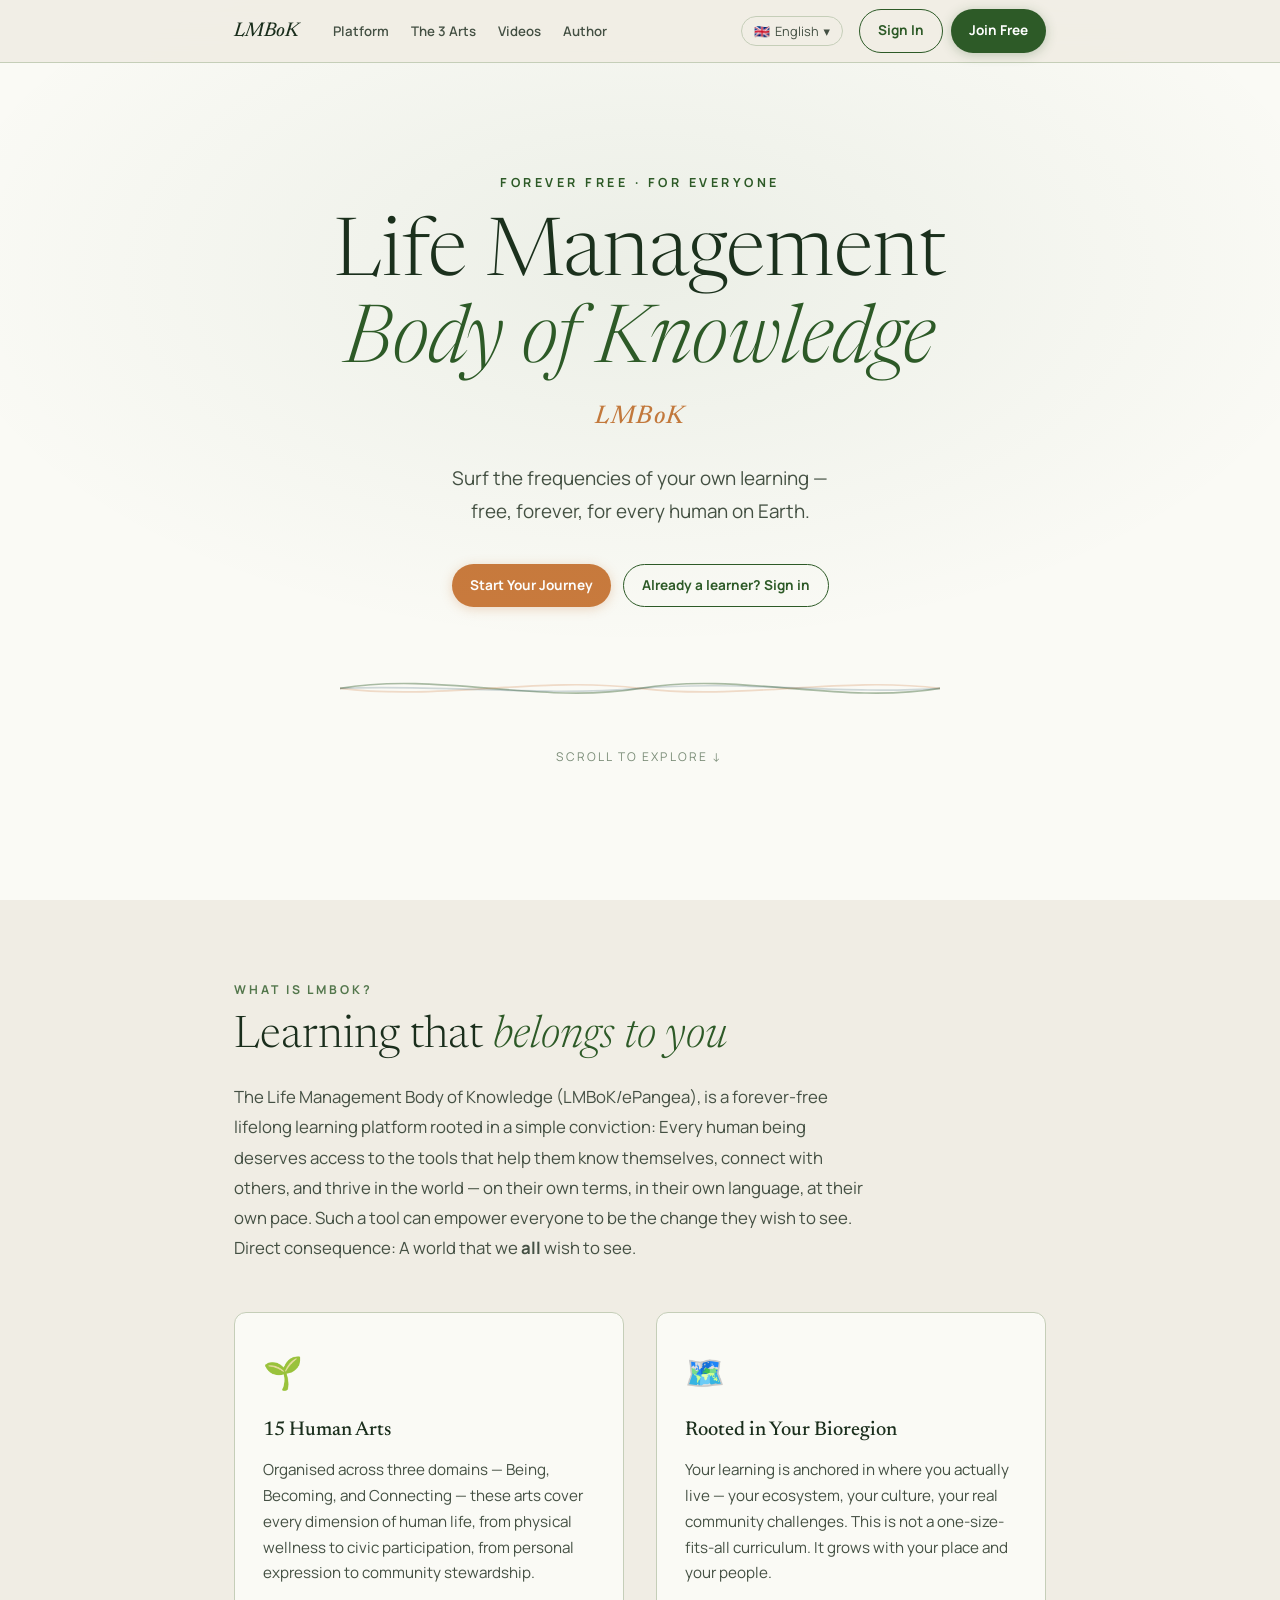
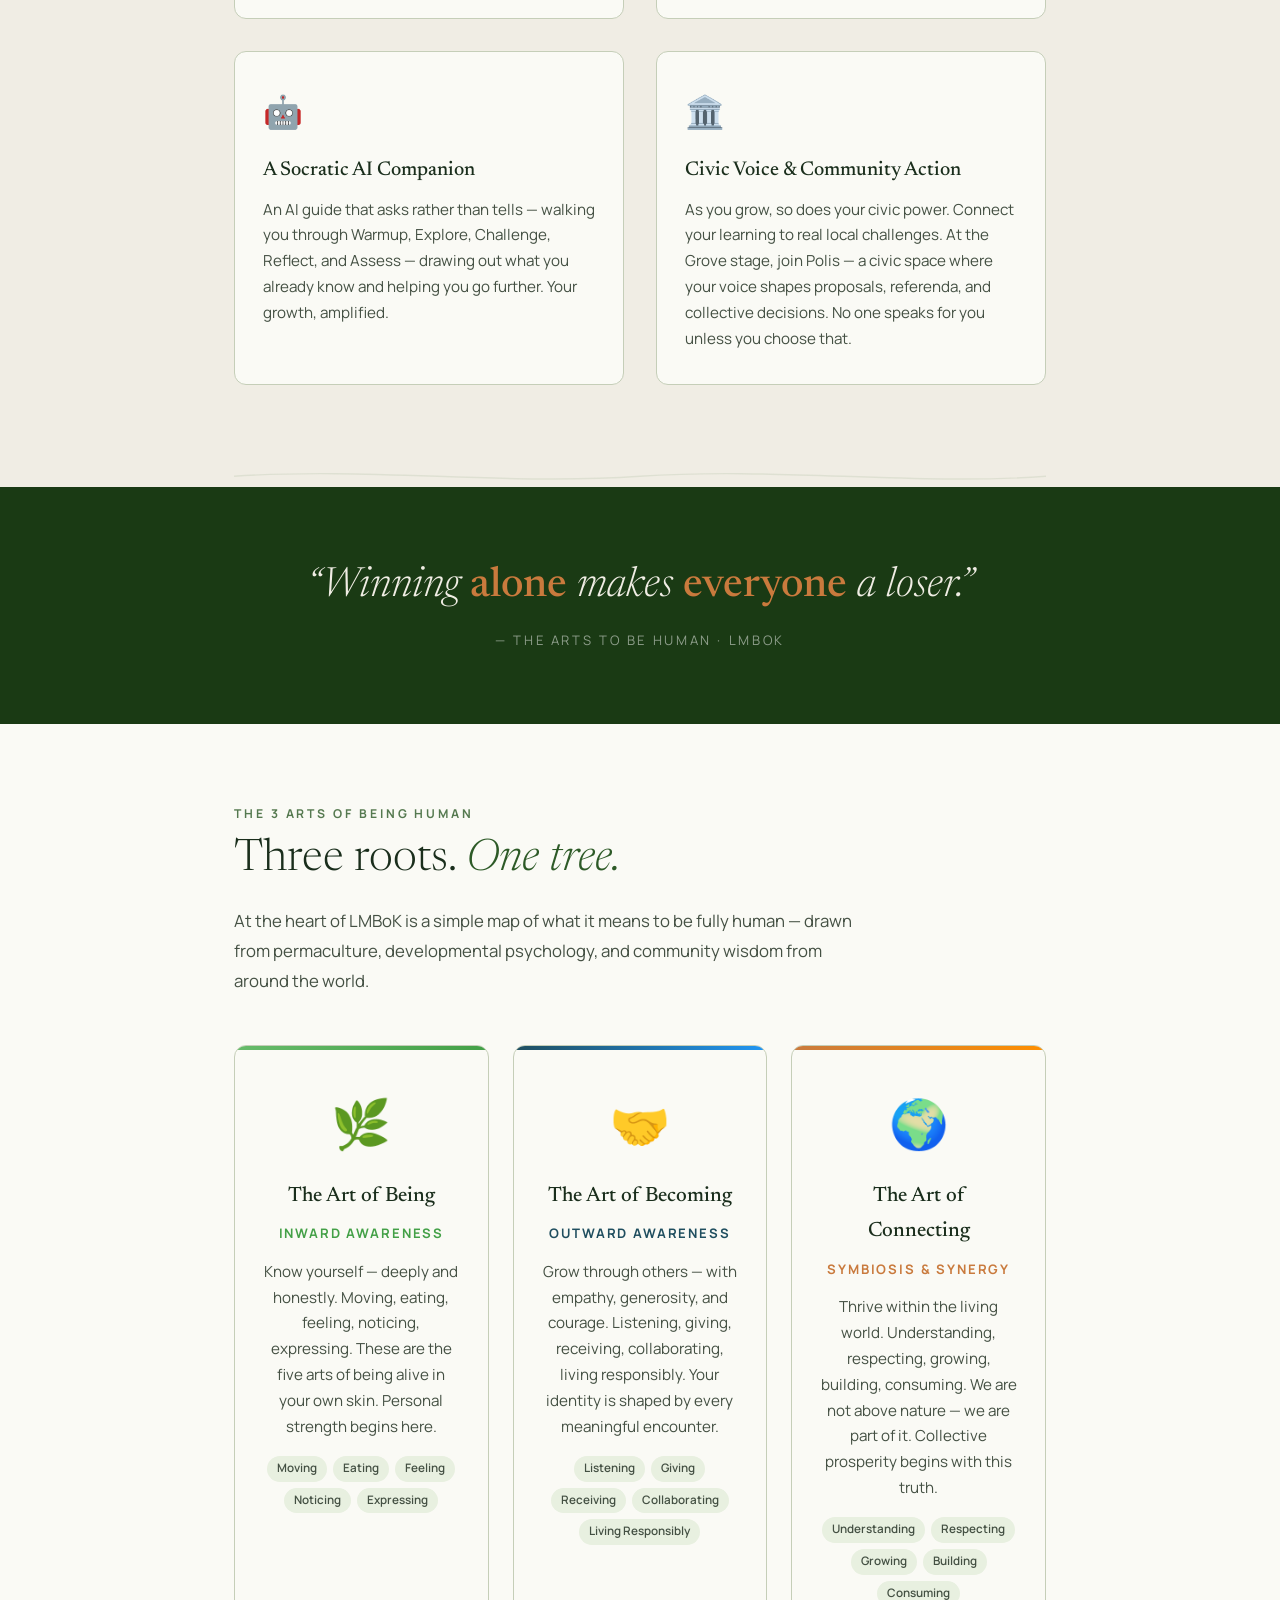
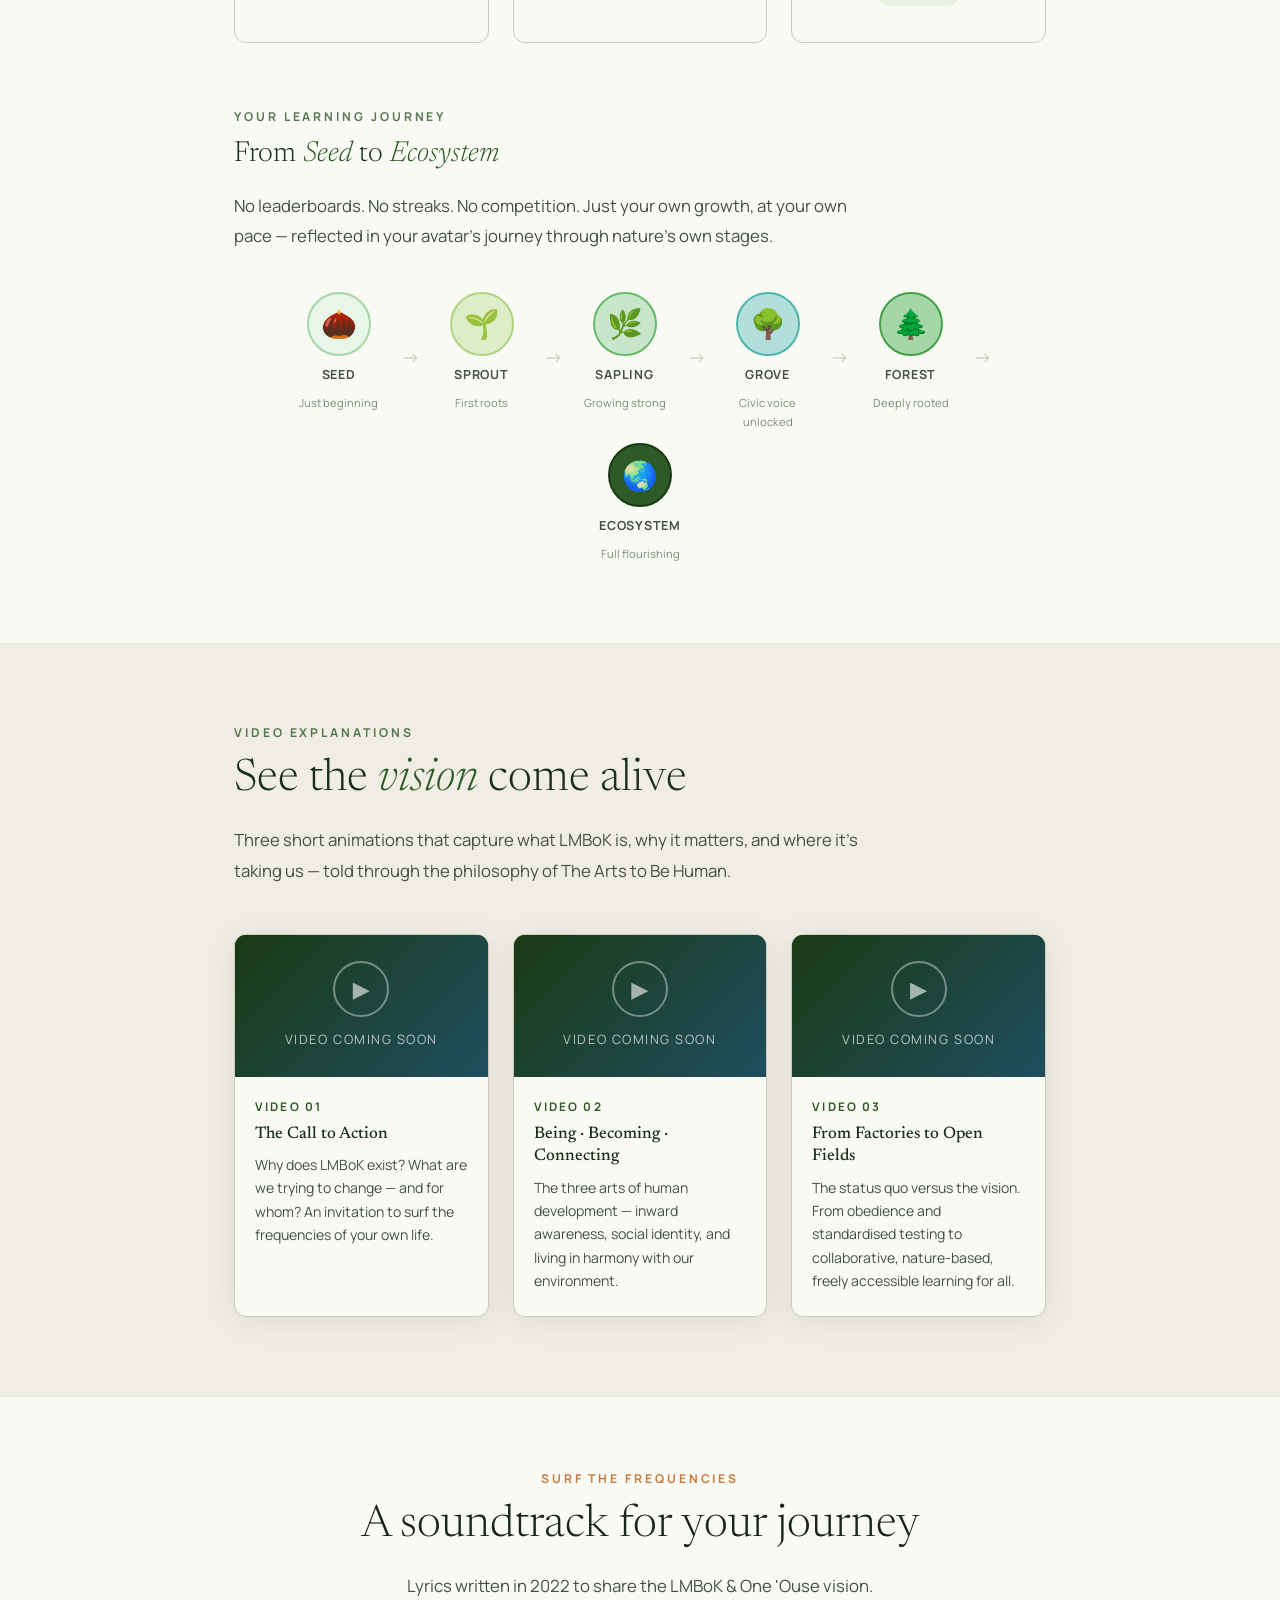
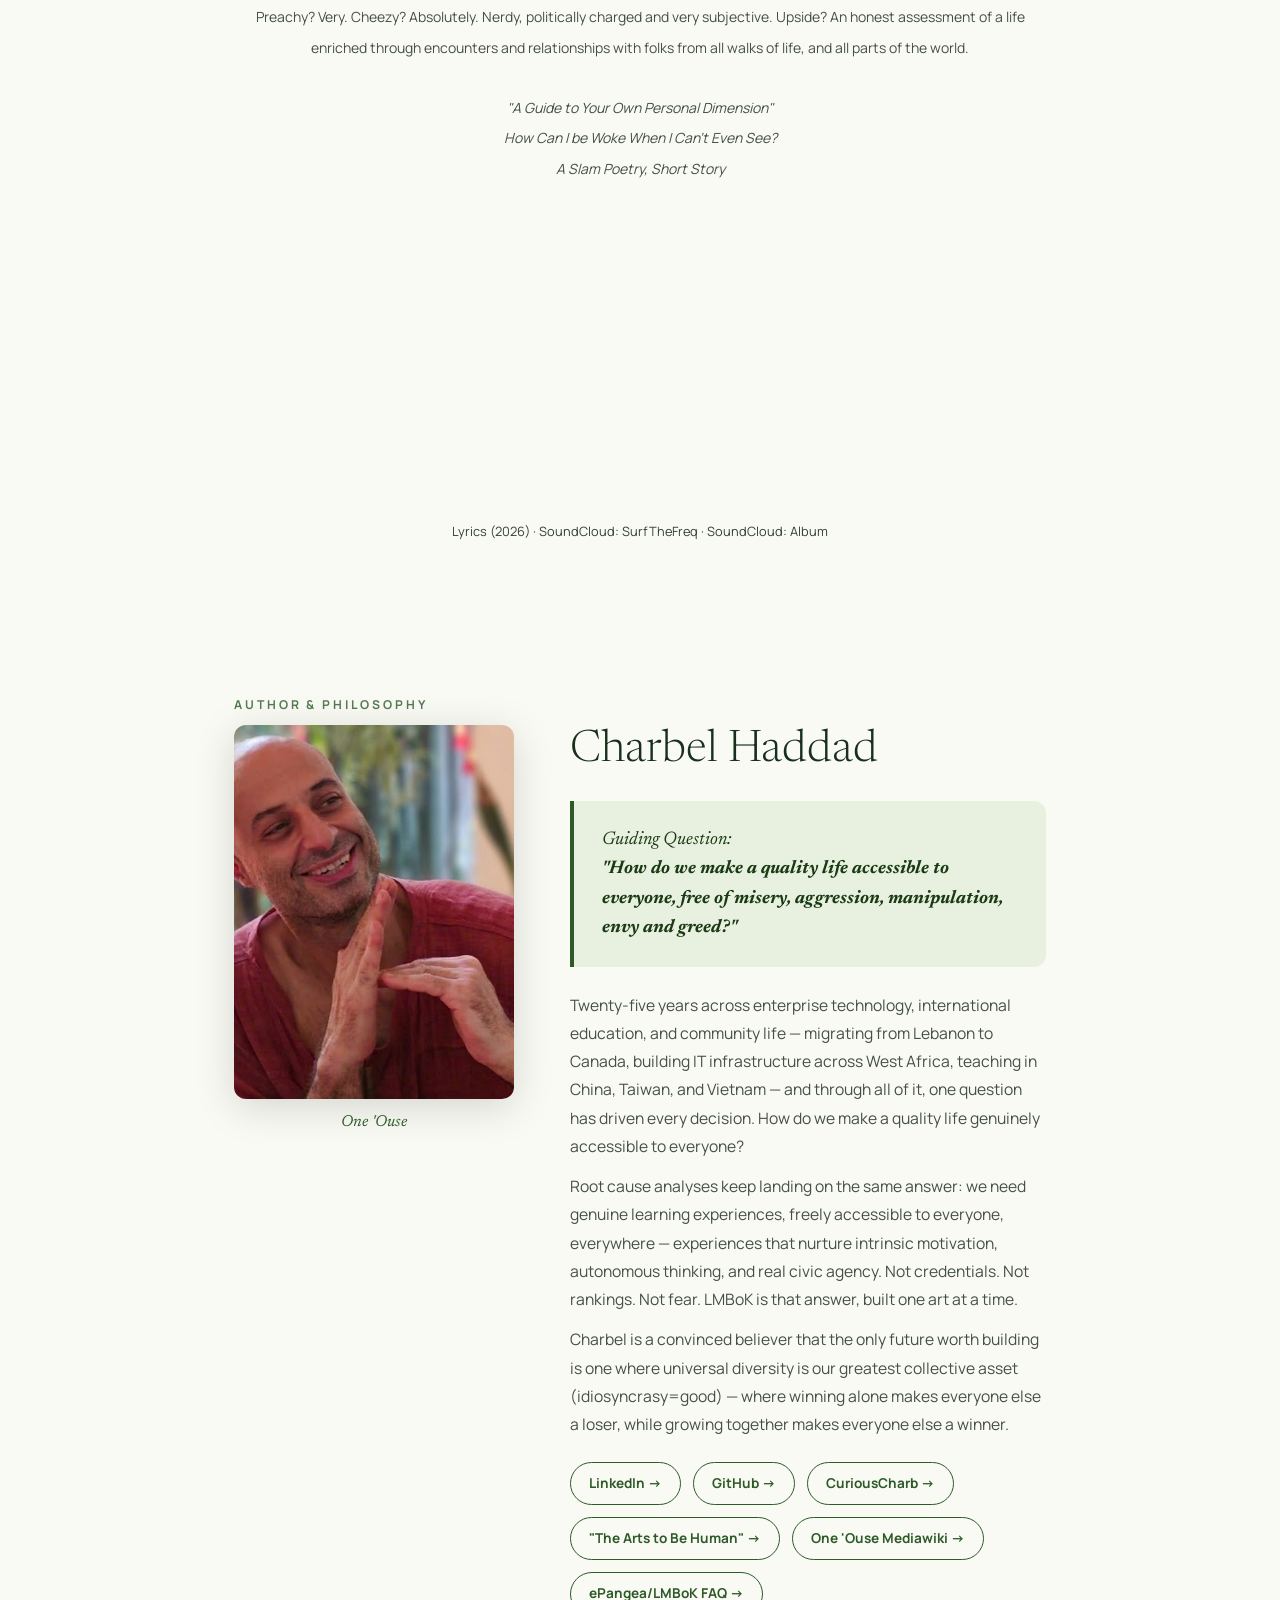
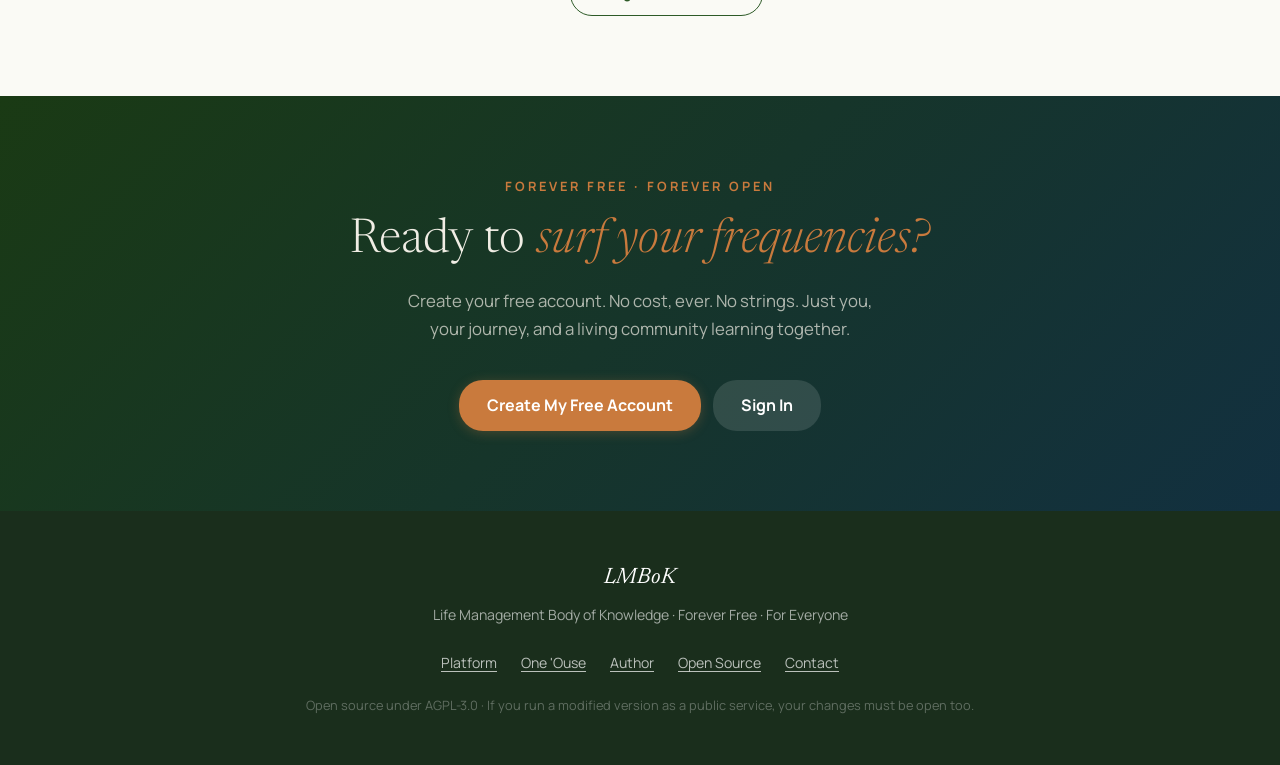
==== commit b86d269e: "- generate.py updates - _serve_from_library (circuit-breaker library mode) — now actually filters ca" ====
--- a/frontend/index.html
+++ b/frontend/index.html
@@ -812,7 +812,7 @@
     <p class="section-eyebrow" data-i18n="platform_eyebrow">What is LMBoK?</p>
     <h2 class="section-title" data-i18n="platform_title">Learning that <em>belongs to you</em></h2>
     <p class="section-body" data-i18n="platform_intro">
-      Most educational systems were built to sort people — not to help them grow. LMBoK is different. It's a forever-free lifelong learning platform rooted in a simple conviction: every human being deserves access to the tools that help them know themselves, connect with others, and thrive in the world — on their own terms, in their own language, at their own pace.
+      The Life Management Body of Knowledge (LMBoK/ePangea), is a forever-free lifelong learning platform rooted in a simple conviction: Every human being deserves access to the tools that help them know themselves, connect with others, and thrive in the world — on their own terms, in their own language, at their own pace. Such a tool can empower everyone to be the change they wish to see. Direct consequence: A world that we <strong>all</strong> wish to see.
     </p>
 
     <div class="platform-grid">
@@ -1078,10 +1078,10 @@
       <p class="section-eyebrow" data-i18n="music_eyebrow">Surf the Frequencies</p>
       <h2 class="section-title" data-i18n="music_title">A soundtrack for your journey</h2>
       <p class="section-body" data-i18n="music_intro" style=max-width:100%;>
-		Lyrics written in 2022 to share the LMBoK &amp; One &#39;Ouse vision.<br>
+		Lyrics written in 2022 to share the LMBoK &amp; One &#39;Ouse vision.<br><small>Preachy? Very. Cheezy? Absolutely. Nerdy, politically charged and very subjective. Upside? An honest assessment of a life enriched through encounters and relationships with folks from all walks of life, and all parts of the world.<br><br>
 		<em>"A Guide to Your Own Personal Dimension"</em><br>
 		<em>How Can I be Woke When I Can&#39;t Even See?</em><br>
-		<em>A Slam Poetry Short Story</em><br>
+		<em>A Slam Poetry, Short Story</em></small><br><br>
 	  </p>
 	</div>
 
@@ -1097,7 +1097,7 @@
         scrolling="no"
         frameborder="no"
         allow="autoplay; encrypted-media"
-        src="https://w.soundcloud.com/player/?url=https%3A//api.soundcloud.com/playlists/soundcloud%253Aplaylists%253A2261835815&color=%232D5A27&auto_play=false&hide_related=false&show_comments=false&show_user=true&show_reposts=false&show_teaser=true&visual=true&start_track=3"
+        src="https://w.soundcloud.com/player/?url=https%3A//api.soundcloud.com/playlists/soundcloud%253Aplaylists%253A2261835815&color=%232D5A27&auto_play=false&hide_related=false&show_comments=false&show_user=true&show_reposts=false&show_teaser=true&visual=true&start_track=4"
         title="A Guide to Your Own Personal Dimension — One 'Ouse"
       ></iframe>
     </div>
@@ -1154,11 +1154,12 @@
         </div>
 
         <div class="author-links">
-          <a href="https://curious.charb.top" target="_blank" rel="noopener" class="btn btn-ghost" data-i18n="author_portfolio">Visit Portfolio →</a>
-          <a href="https://www.linkedin.com/in/charbsinfo" target="_blank" rel="noopener" class="btn btn-ghost">LinkedIn</a>
-          <a href="https://github.com/epangea/lmbok" target="_blank" rel="noopener" class="btn btn-ghost">GitHub</a>
-          <a href="https://docs.google.com/document/d/1RFxrO_mzHjTjk5qAg09KZzXIgqBija5F/edit?usp=sharing&ouid=102217663626879191510&rtpof=true&sd=true" target="_blank" rel="noopener" class="btn btn-ghost">The Arts to Be Human</a>
-          <a href="https://onehouse.top/index.php?title=One_House" target="_blank" rel="noopener" class="btn btn-ghost">One 'Ouse</a>
+          <a href="https://www.linkedin.com/in/charbsinfo" target="_blank" rel="noopener" class="btn btn-ghost">LinkedIn →</a>
+          <a href="https://github.com/epangea/lmbok" target="_blank" rel="noopener" class="btn btn-ghost">GitHub →</a>
+          <a href="https://curious.charb.top" target="_blank" rel="noopener" class="btn btn-ghost">CuriousCharb →</a>
+          <a href="https://docs.google.com/document/d/1RFxrO_mzHjTjk5qAg09KZzXIgqBija5F/edit?usp=sharing&ouid=102217663626879191510&rtpof=true&sd=true" target="_blank" rel="noopener" class="btn btn-ghost">"The Arts to Be Human" →</a>
+          <a href="https://onehouse.top/index.php?title=One_House" target="_blank" rel="noopener" class="btn btn-ghost">One 'Ouse Mediawiki →</a>
+          <a href="https://www.epangea.top/faq" target="_blank" rel="noopener" class="btn btn-ghost">ePangea/LMBoK FAQ →</a>
         </div>
       </div>
     </div>
@@ -1222,7 +1223,7 @@
     hero_scroll: "Scroll to explore ↓",
     platform_eyebrow: "What is LMBoK?",
     platform_title: "Learning that <em>belongs to you</em>",
-    platform_intro: "Most educational systems were built to sort people — not to help them grow. LMBoK is different. It's a forever-free lifelong learning platform rooted in a simple conviction: every human being deserves access to the tools that help them know themselves, connect with others, and thrive in the world — on their own terms, in their own language, at their own pace.",
+    platform_intro: "The Life Management Body of Knowledge (LMBoK/ePangea), is a forever-free lifelong learning platform rooted in a simple conviction: Every human being deserves access to the tools that help them know themselves, connect with others, and thrive in the world — on their own terms, in their own language, at their own pace. Such a tool can empower everyone to be the change they wish to see. Direct consequence: A world that we <strong>all</strong> wish to see.",
     card1_title: "15 Human Arts",
     card1_body: "Organised across three domains — Being, Becoming, and Connecting — these arts cover every dimension of human life, from physical wellness to civic participation, from personal expression to community stewardship.",
     card2_title: "Rooted in Your Bioregion",
@@ -1266,7 +1267,7 @@
     vid3_num: "Video 03", vid3_title: "From Factories to Open Fields", vid3_body: "The status quo versus the vision. From obedience and standardised testing to collaborative, nature-based, freely accessible learning for all.",
     music_eyebrow: "Surf the Frequencies",
     music_title: "A soundtrack for your journey",
-    music_intro: "Lyrics written in 2022 to share the LMBoK &amp; One &#39;Ouse vision.<br><em>\"A Guide to Your Own Personal Dimension\"</em><br><em>How Can I be Woke When I Can&#39;t Even See?</em><br><em>A Slam Poetry Short Story</em><br>",
+    music_intro: "Lyrics written in 2022 to share the LMBoK &amp; One &#39;Ouse vision.<br><small>Preachy? Very. Cheezy? Absolutely. Nerdy, politically charged and very subjective. Upside? An honest assessment of a life enriched through encounters and relationships with folks from all walks of life, and all parts of the world.<br><br><em>\"A Guide to Your Own Personal Dimension\"</em><br><em>How Can I be Woke When I Can&#39;t Even See?</em><br><em>A Slam Poetry, Short Story</em></small><br><br>",
 	author_eyebrow: "Author & Philosophy",
     author_title: "Charbel Haddad",
     dq_label: "Guiding Question:",
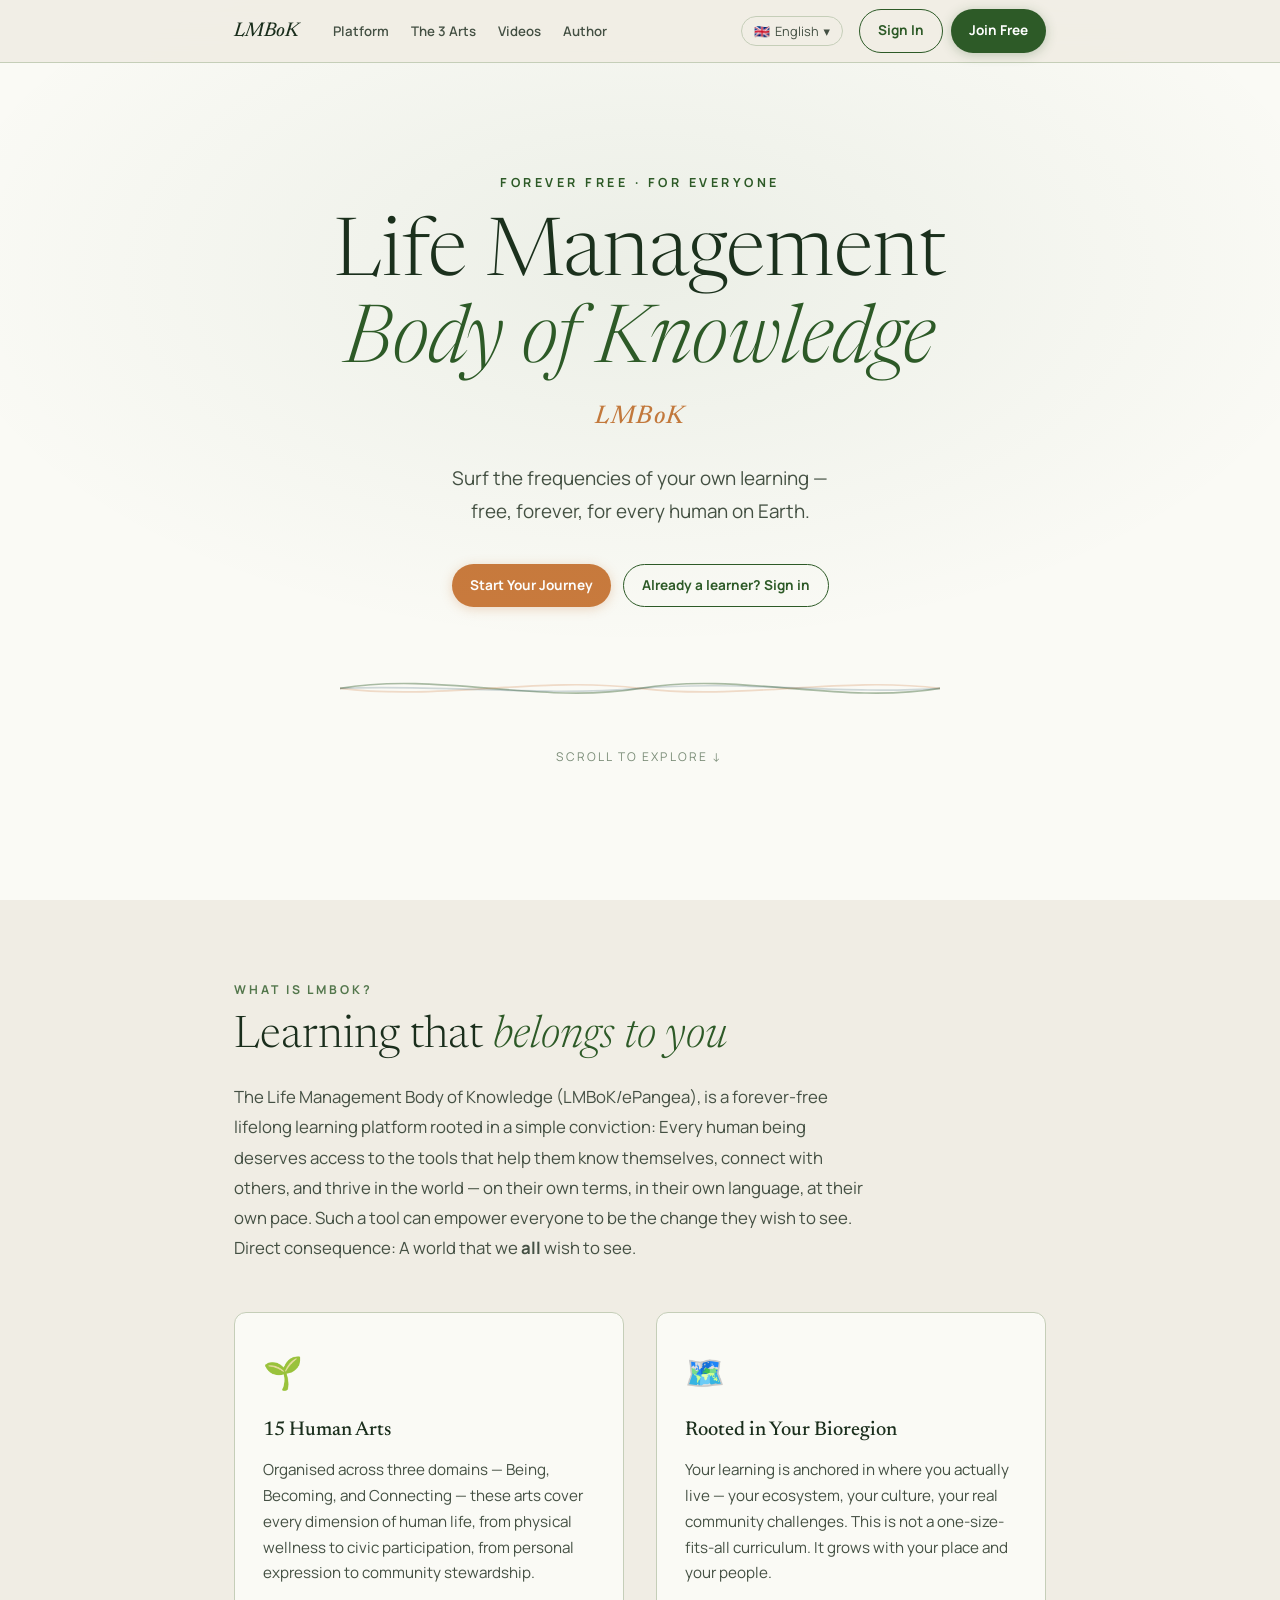
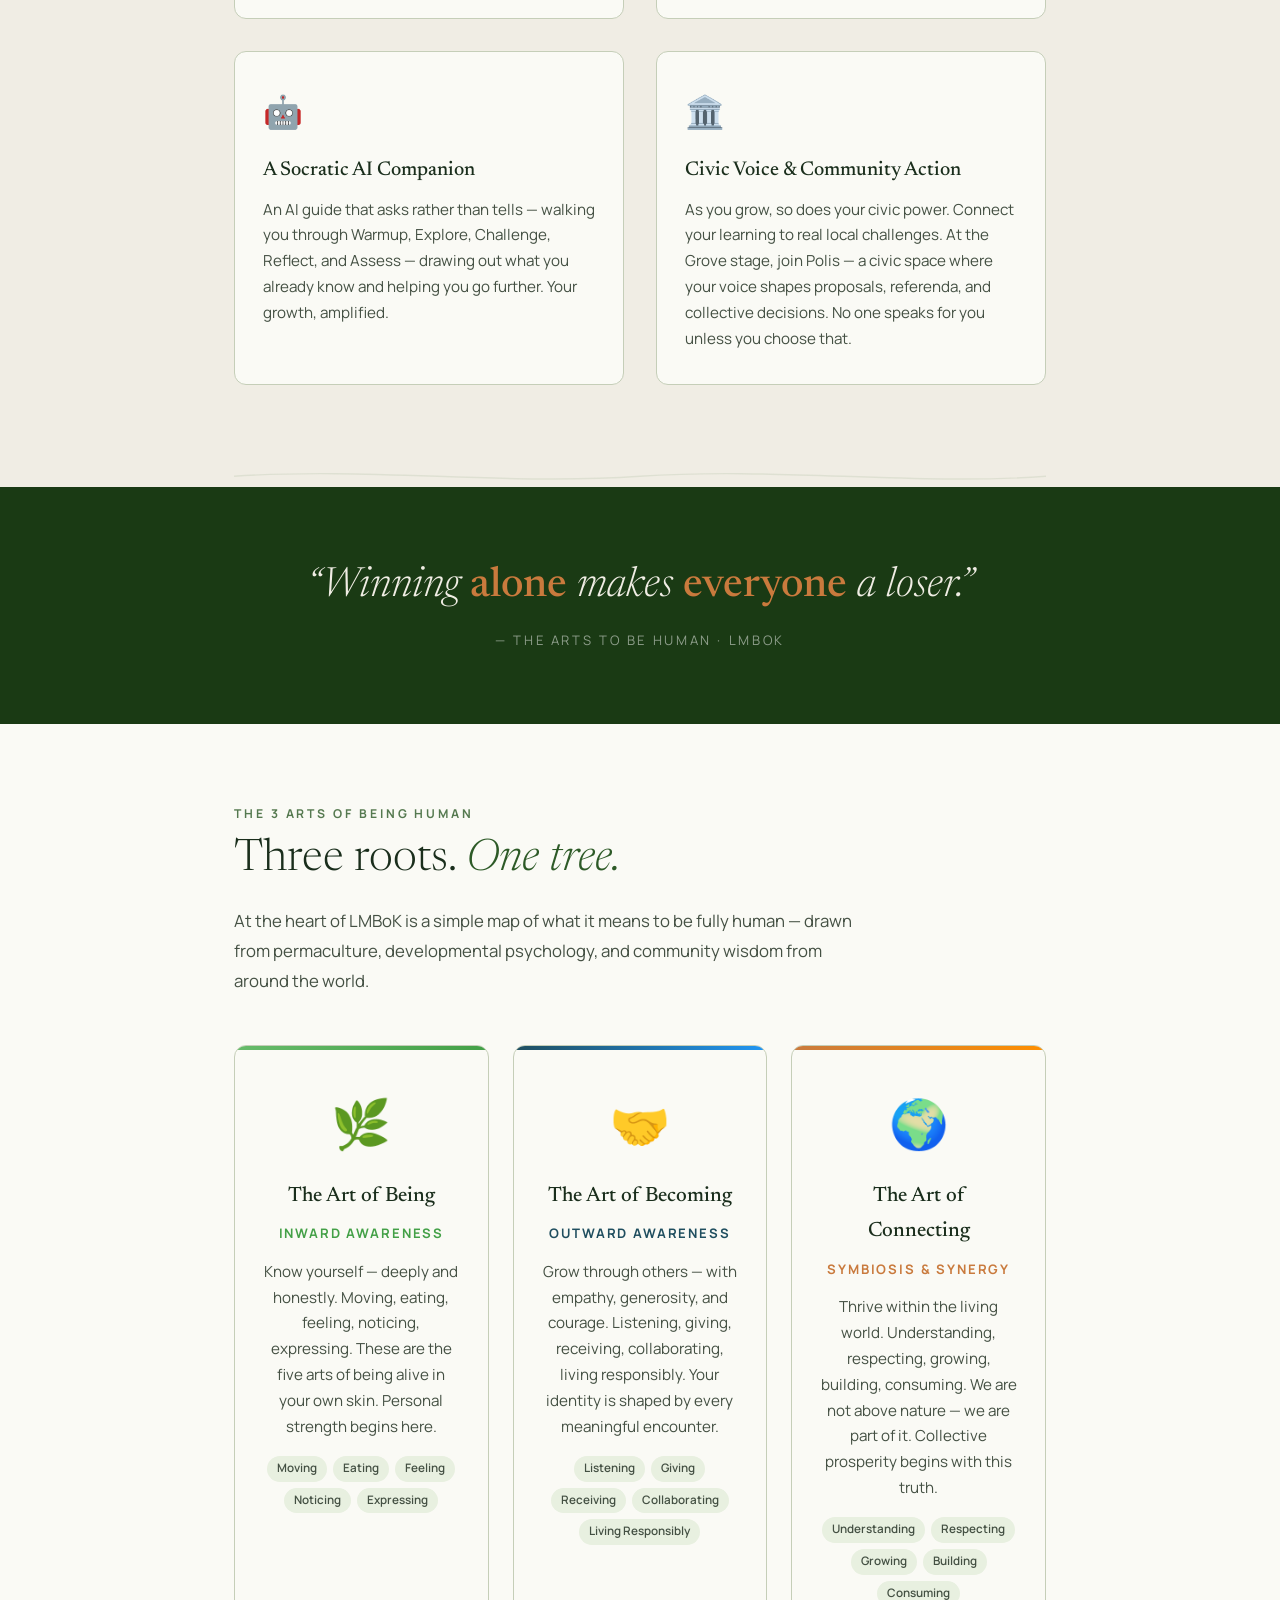
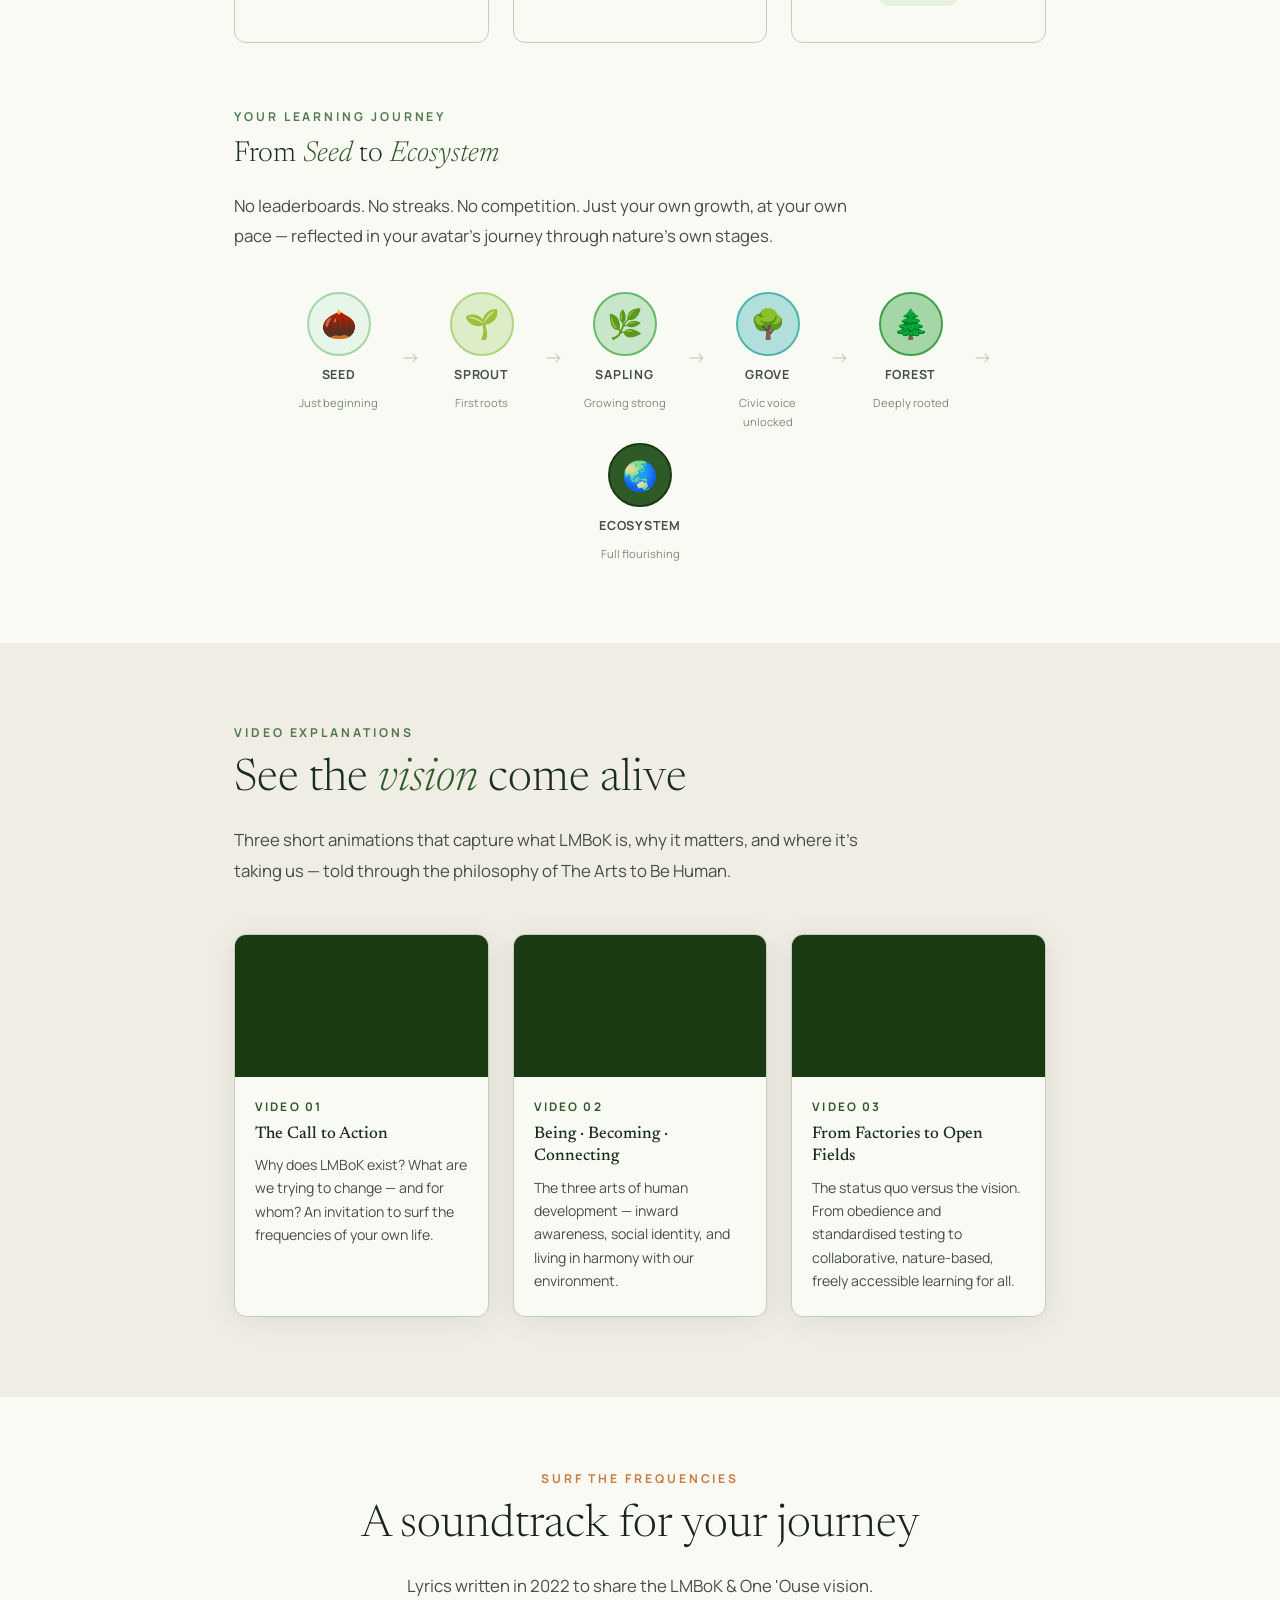
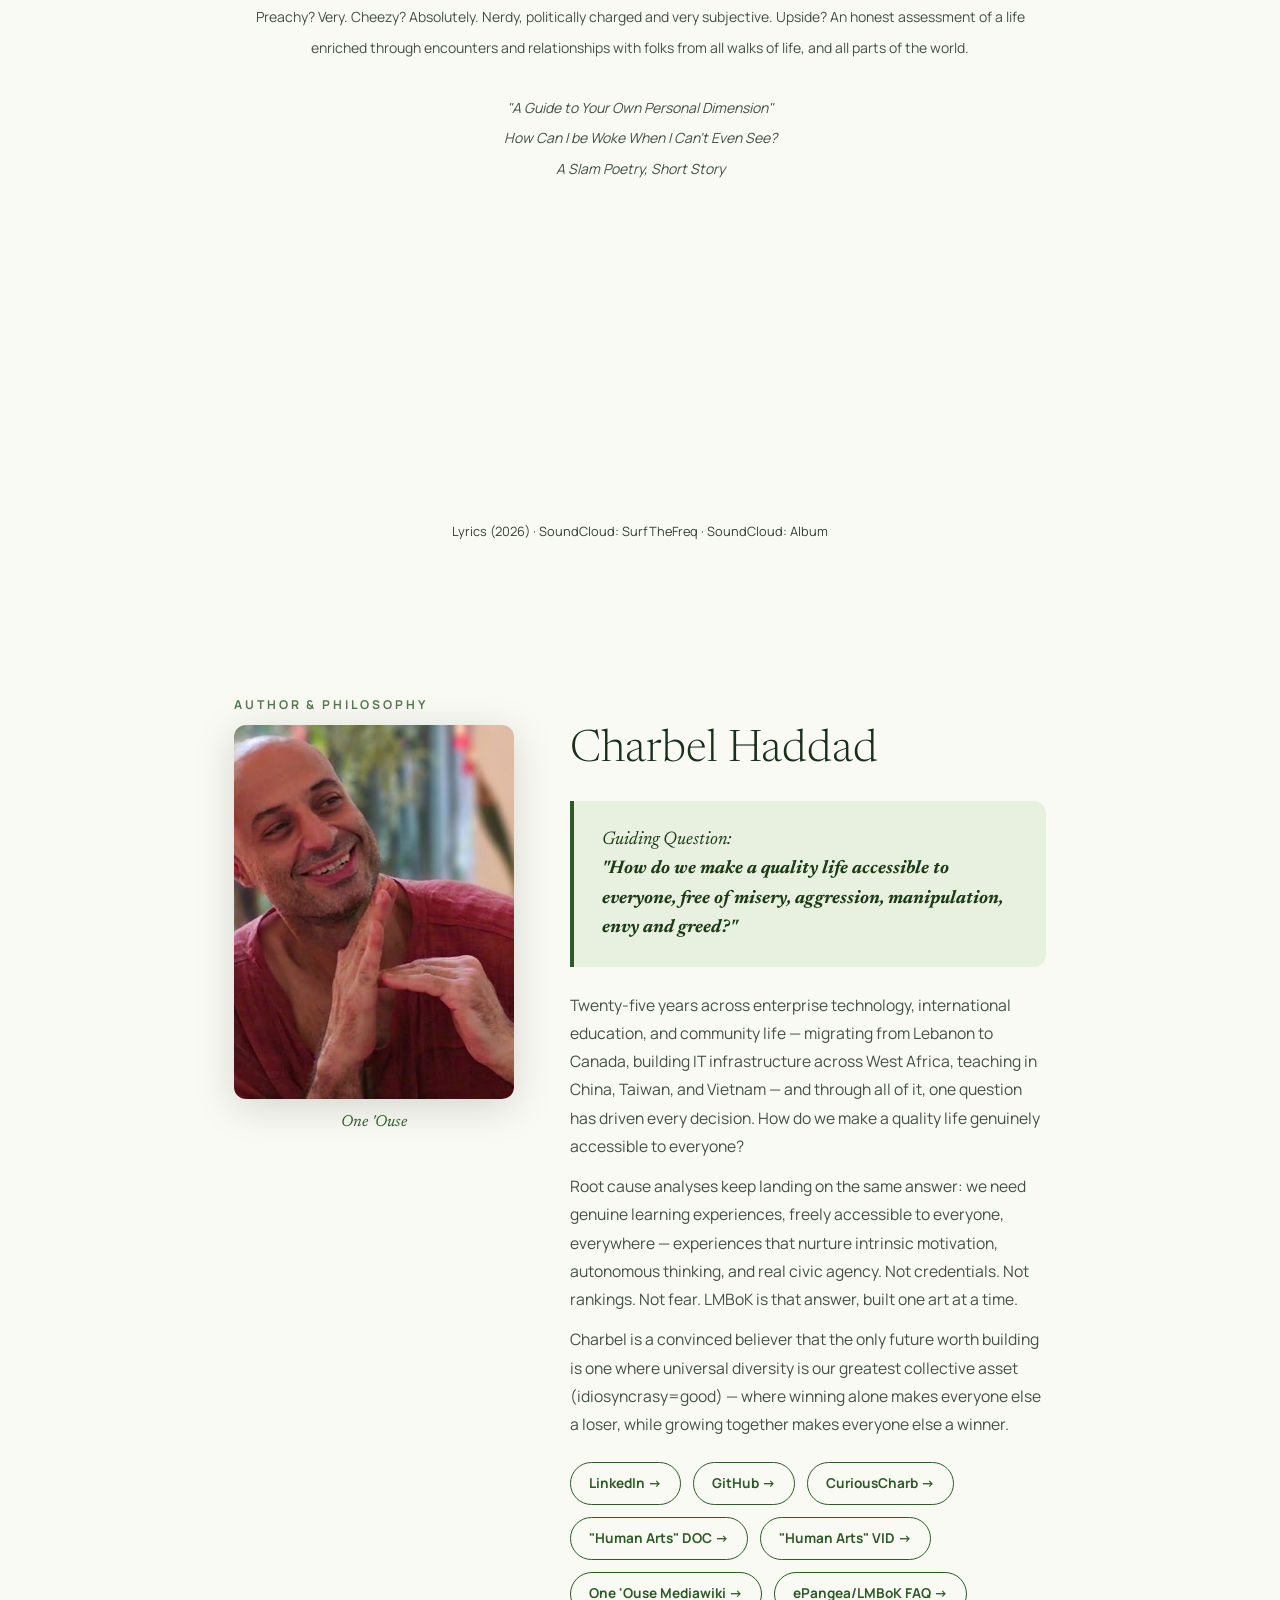
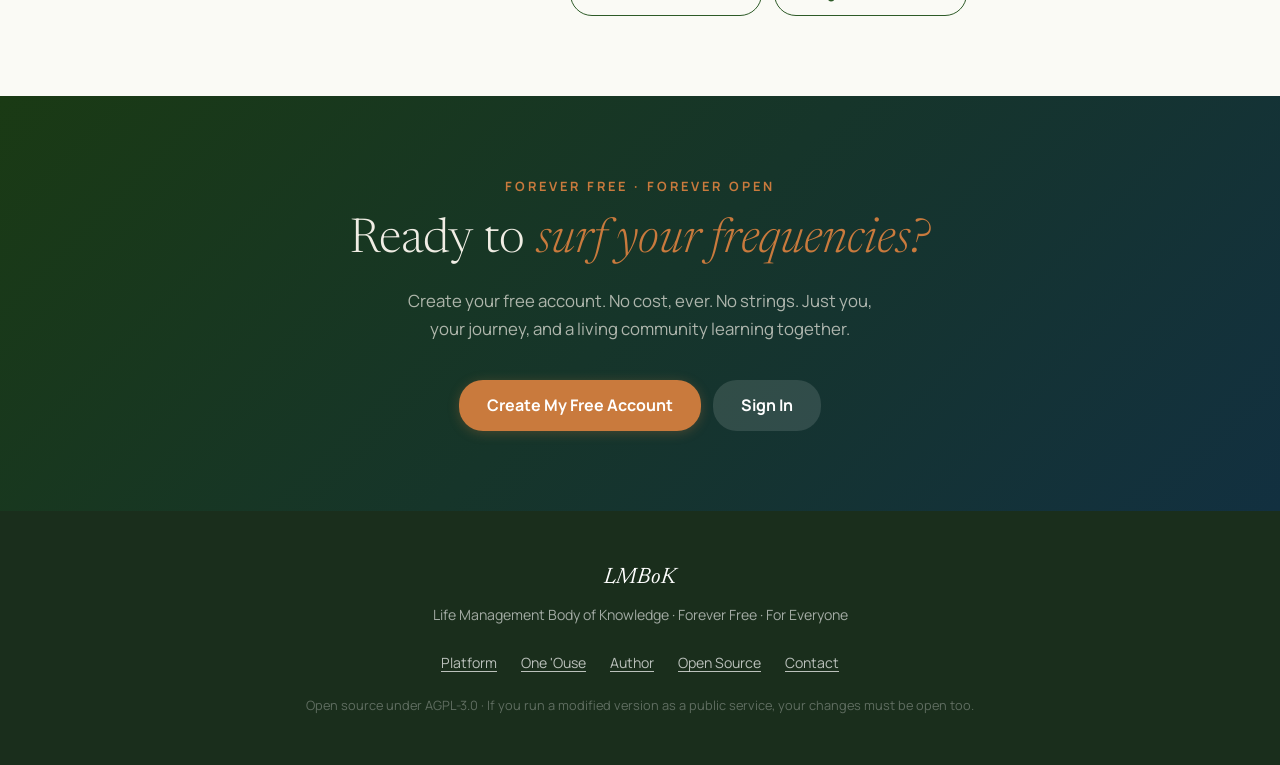
==== commit 41cac84a: "-- 1st PASS -- LANG dictionary: 8 → 257 keys, full parity across all 8 languages, verified programma" ====
--- a/frontend/index.html
+++ b/frontend/index.html
@@ -998,15 +998,22 @@
             Replace YOUTUBE_VIDEO_ID_1 with your actual YouTube video ID for:
             "The Call to Action — Why LMBoK?"
           -->
+		  <!--
           <div class="video-placeholder" id="vp1" data-videoid="YOUTUBE_VIDEO_ID_1" onclick="loadVideo(this)">
             <div class="play-icon">▶</div>
             <span class="soon" data-i18n="video_coming">Video coming soon</span>
           </div>
+		  -->
           <!-- When your video is ready, you can also replace the placeholder div above with:
           <iframe src="https://www.youtube.com/embed/YOUTUBE_VIDEO_ID_1?rel=0&modestbranding=1"
                   allow="accelerometer; autoplay; clipboard-write; encrypted-media; gyroscope; picture-in-picture"
                   allowfullscreen loading="lazy" title="The Call to Action"></iframe>
           -->
+
+          <iframe src="https://www.youtube.com/embed/gNVrsmhkW6U"
+                  allow="accelerometer; autoplay; clipboard-write; encrypted-media; gyroscope; picture-in-picture"
+                  allowfullscreen loading="lazy" title="The Call to Action"></iframe>
+
         </div>
         <div class="video-info">
           <p class="num" data-i18n="vid1_num">Video 01</p>
@@ -1023,10 +1030,17 @@
             Replace YOUTUBE_VIDEO_ID_2 with your actual YouTube video ID for:
             "The 3 Arts — Being, Becoming, Connecting"
           -->
+		  
+		  <!--
           <div class="video-placeholder" id="vp2" data-videoid="YOUTUBE_VIDEO_ID_2" onclick="loadVideo(this)">
             <div class="play-icon">▶</div>
             <span class="soon" data-i18n="video_coming">Video coming soon</span>
           </div>
+		  -->
+			<iframe src="https://www.youtube.com/embed/QGe_dIbUMmU"
+                  allow="accelerometer; autoplay; clipboard-write; encrypted-media; gyroscope; picture-in-picture"
+                  allowfullscreen loading="lazy" title="The Call to Action"></iframe>
+
         </div>
         <div class="video-info">
           <p class="num" data-i18n="vid2_num">Video 02</p>
@@ -1043,10 +1057,16 @@
             Replace YOUTUBE_VIDEO_ID_3 with your actual YouTube video ID for:
             "The Paradigm Shift — Status Quo vs. The Vision"
           -->
+		  <!--
           <div class="video-placeholder" id="vp3" data-videoid="YOUTUBE_VIDEO_ID_3" onclick="loadVideo(this)">
             <div class="play-icon">▶</div>
             <span class="soon" data-i18n="video_coming">Video coming soon</span>
           </div>
+		  -->
+			<iframe src="https://www.youtube.com/embed/wd87GWfzy30"
+                  allow="accelerometer; autoplay; clipboard-write; encrypted-media; gyroscope; picture-in-picture"
+                  allowfullscreen loading="lazy" title="The Call to Action"></iframe>
+
         </div>
         <div class="video-info">
           <p class="num" data-i18n="vid3_num">Video 03</p>
@@ -1157,7 +1177,8 @@
           <a href="https://www.linkedin.com/in/charbsinfo" target="_blank" rel="noopener" class="btn btn-ghost">LinkedIn →</a>
           <a href="https://github.com/epangea/lmbok" target="_blank" rel="noopener" class="btn btn-ghost">GitHub →</a>
           <a href="https://curious.charb.top" target="_blank" rel="noopener" class="btn btn-ghost">CuriousCharb →</a>
-          <a href="https://docs.google.com/document/d/1RFxrO_mzHjTjk5qAg09KZzXIgqBija5F/edit?usp=sharing&ouid=102217663626879191510&rtpof=true&sd=true" target="_blank" rel="noopener" class="btn btn-ghost">"The Arts to Be Human" →</a>
+          <a href="https://docs.google.com/document/d/1RFxrO_mzHjTjk5qAg09KZzXIgqBija5F/edit" target="_blank" rel="noopener" class="btn btn-ghost">"Human Arts" DOC →</a>
+          <a href="https://youtu.be/GPnCeFjbDqc" target="_blank" rel="noopener" class="btn btn-ghost">"Human Arts" VID →</a>
           <a href="https://onehouse.top/index.php?title=One_House" target="_blank" rel="noopener" class="btn btn-ghost">One 'Ouse Mediawiki →</a>
           <a href="https://www.epangea.top/faq" target="_blank" rel="noopener" class="btn btn-ghost">ePangea/LMBoK FAQ →</a>
         </div>
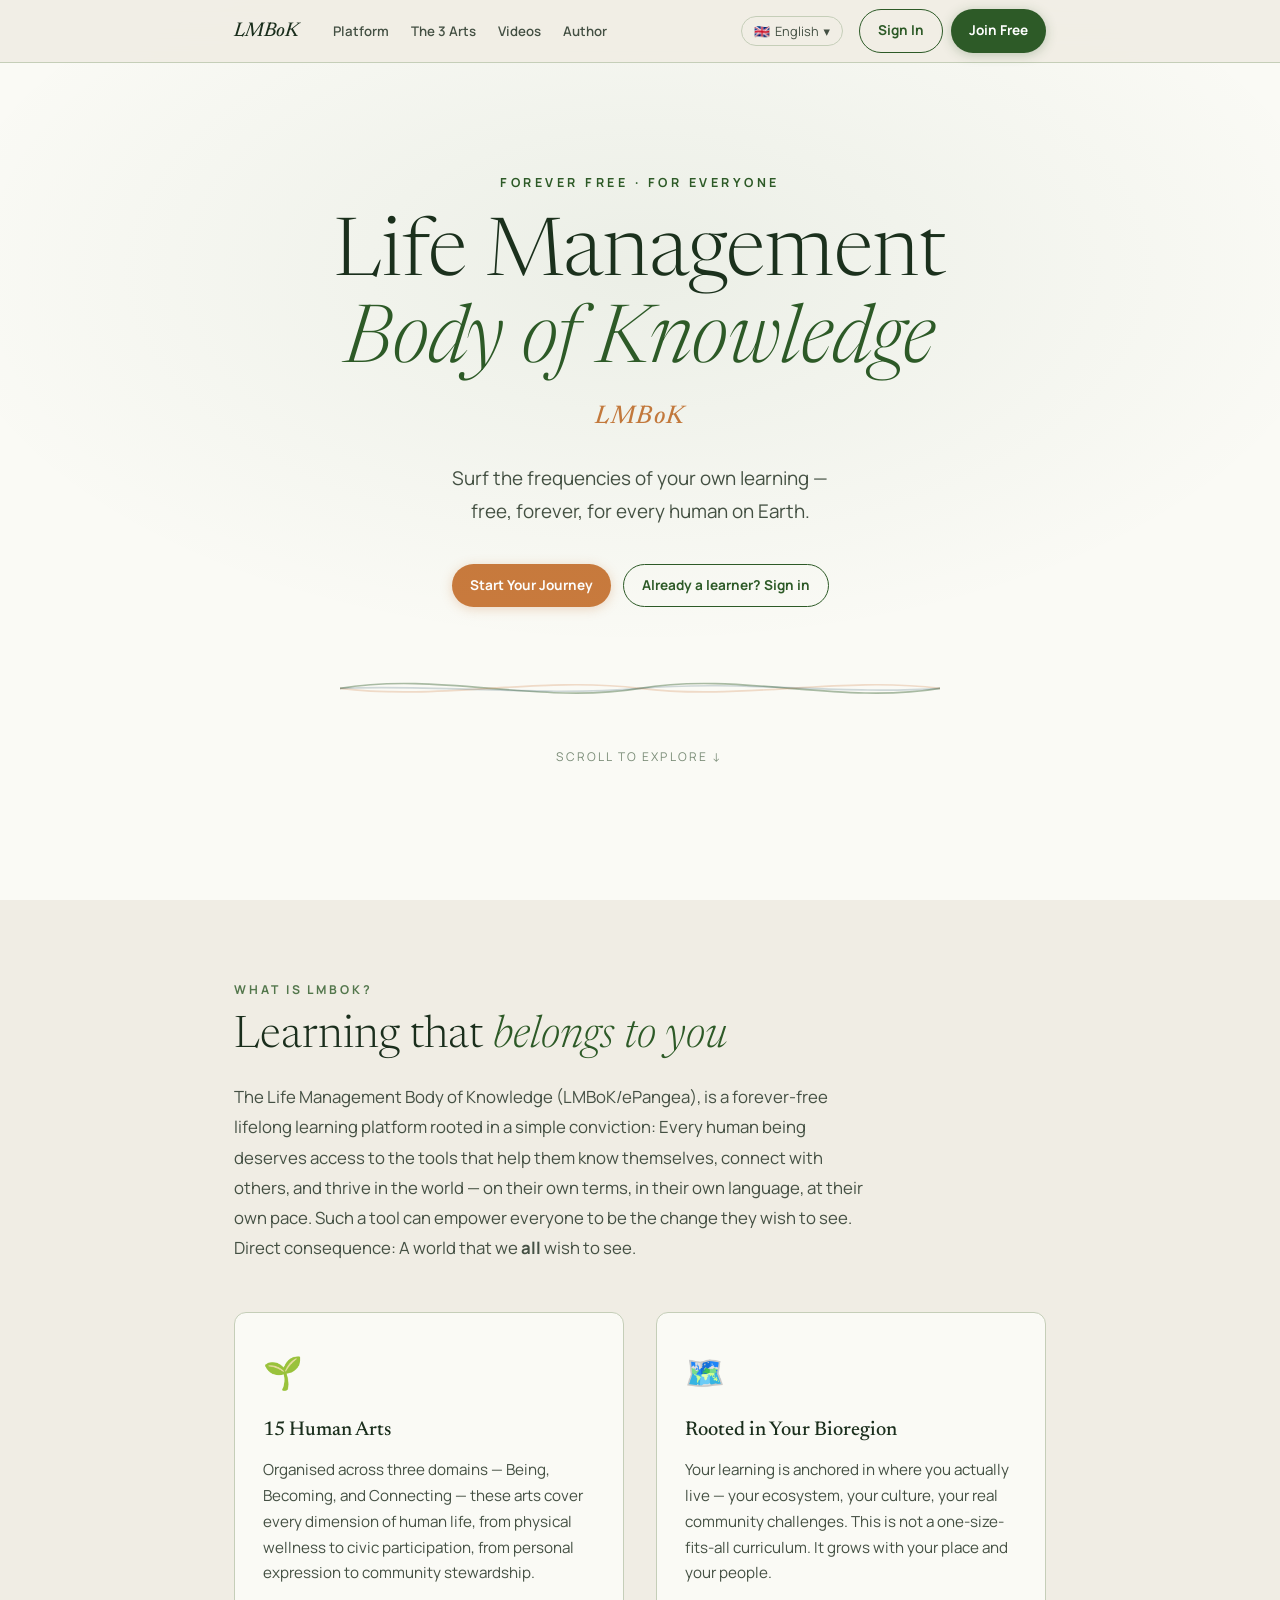
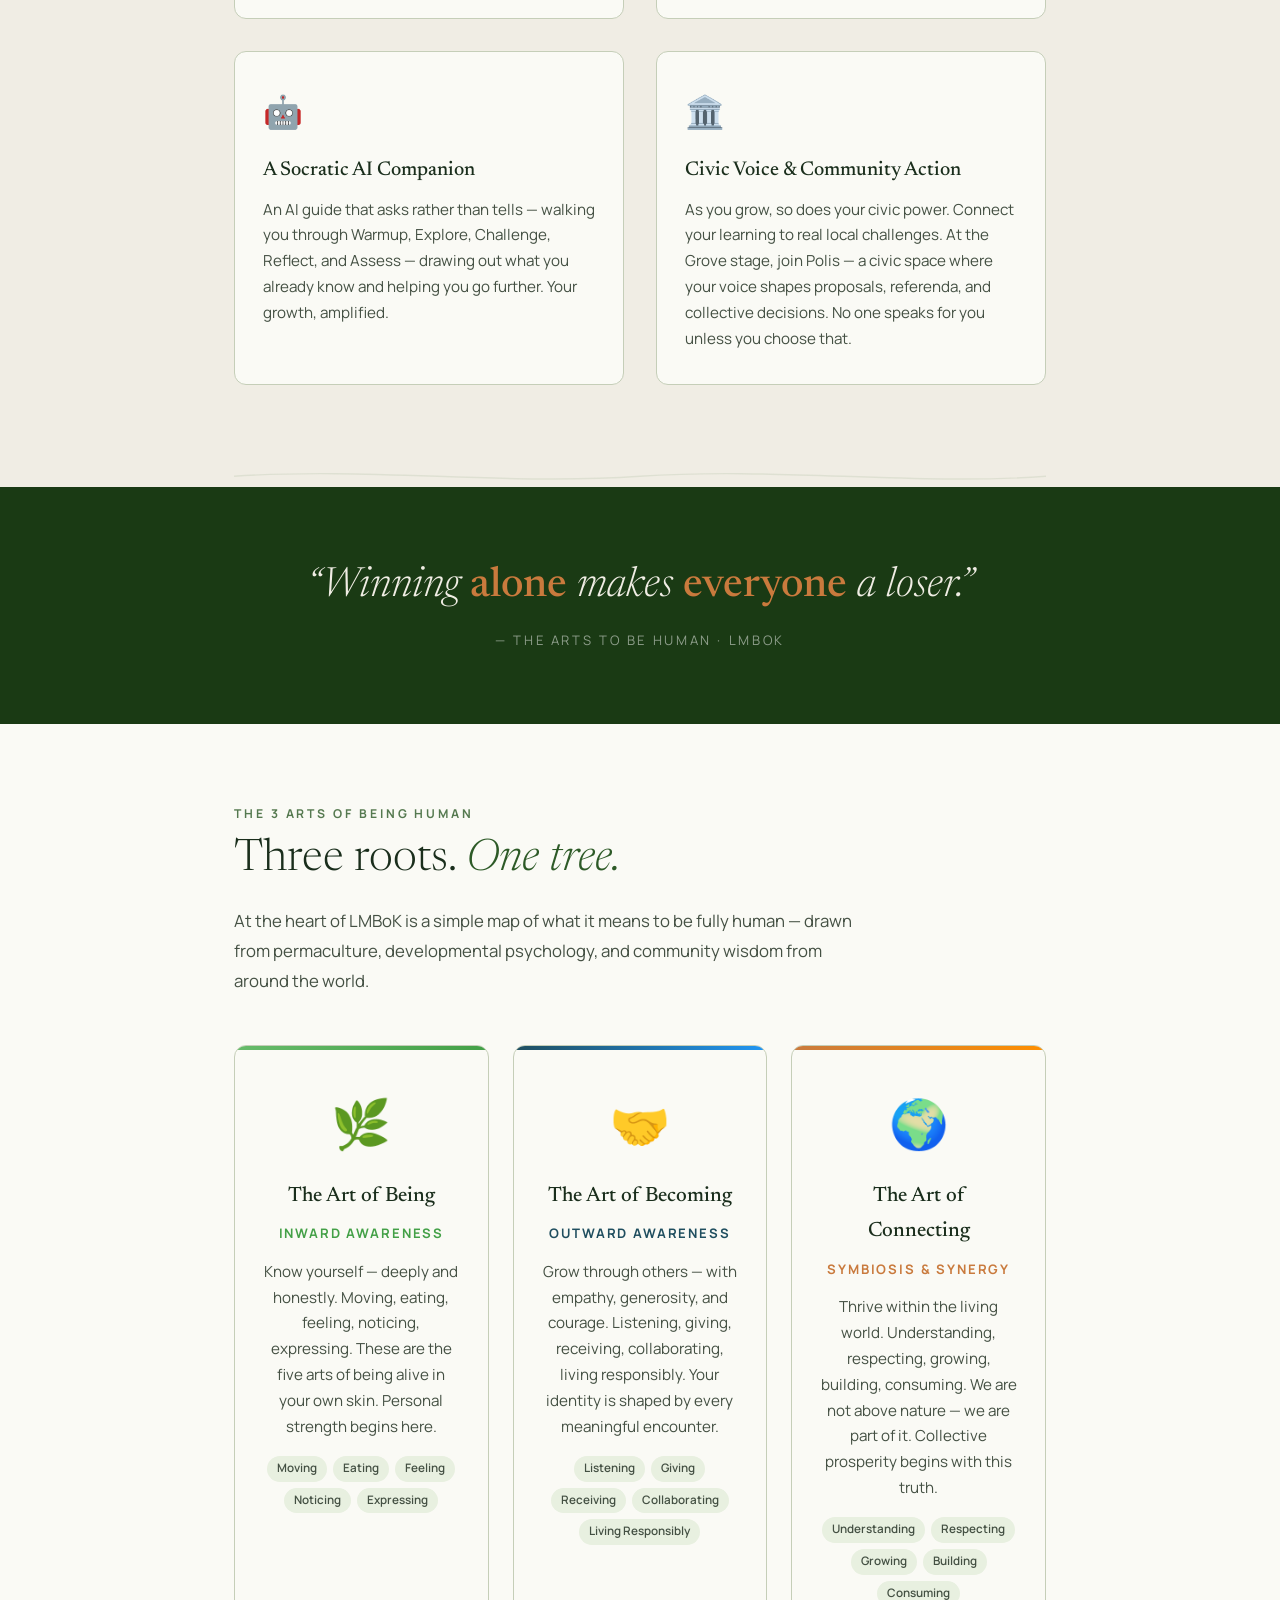
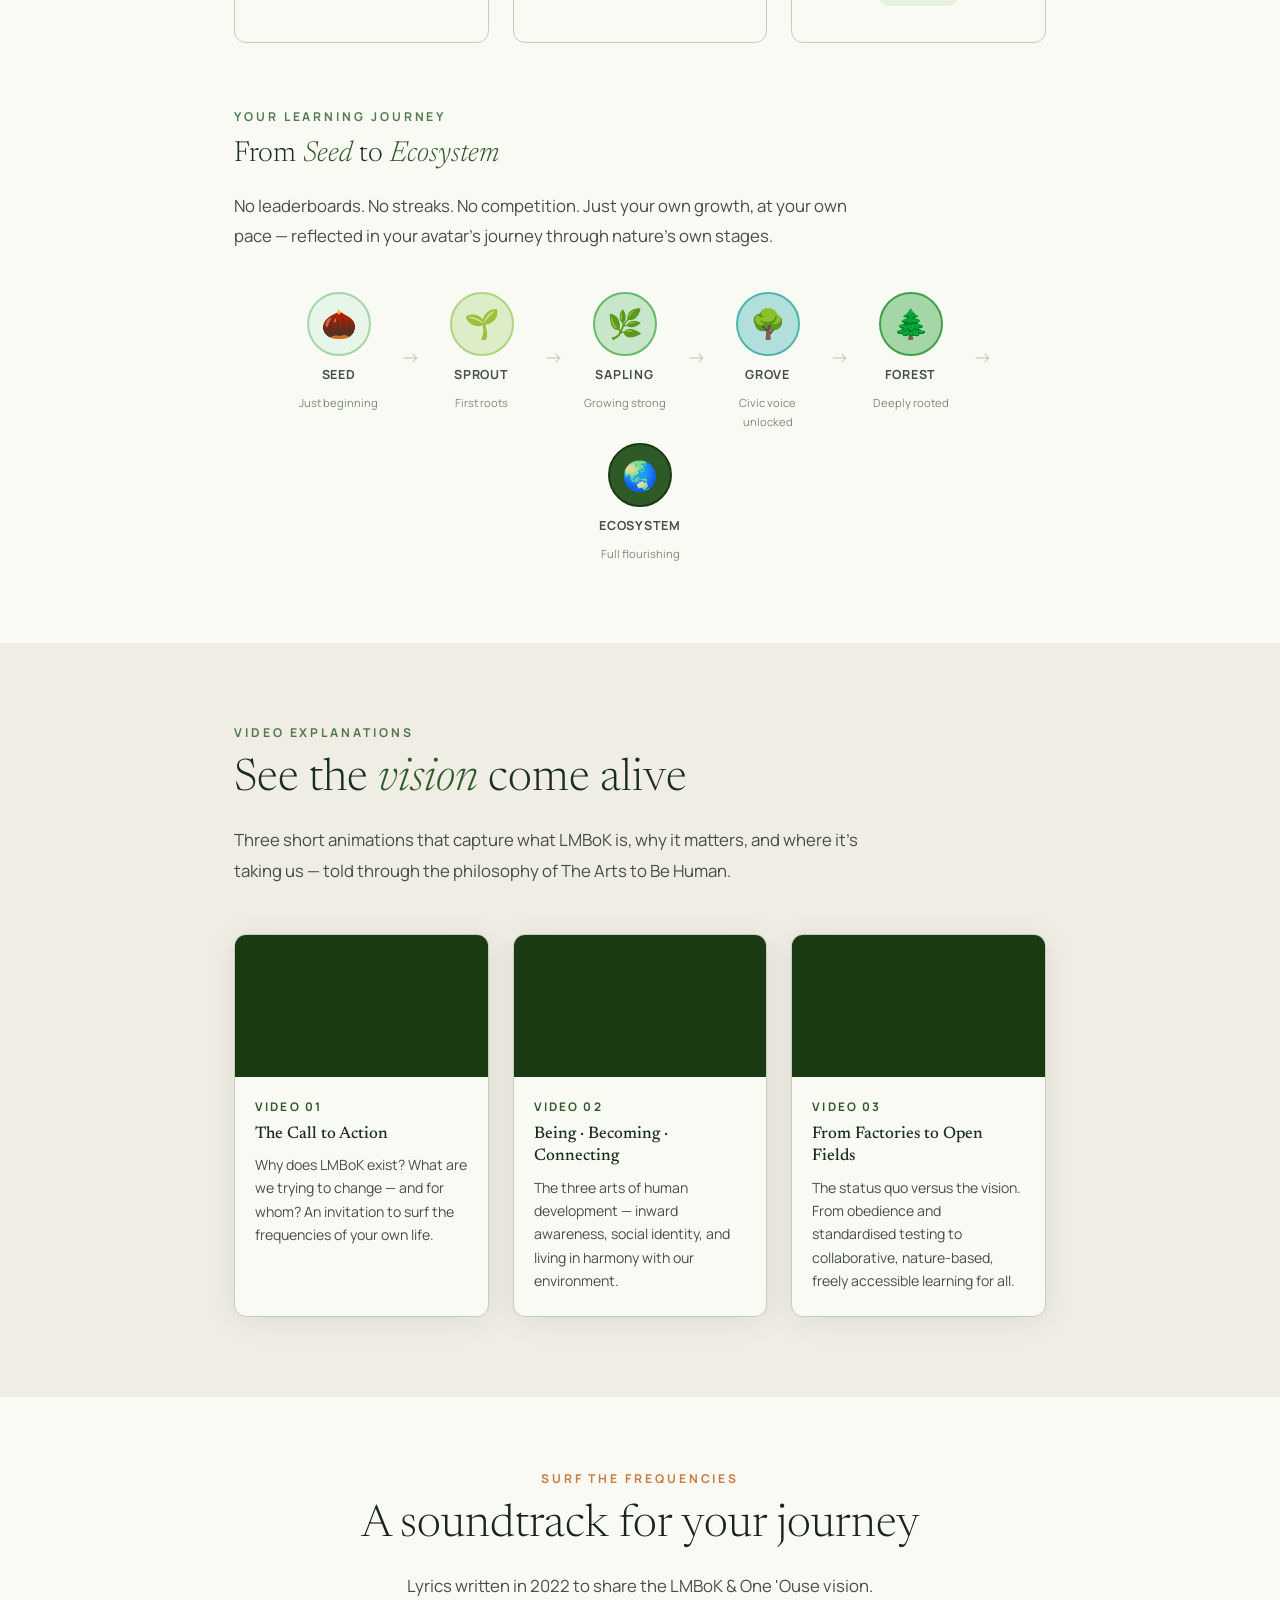
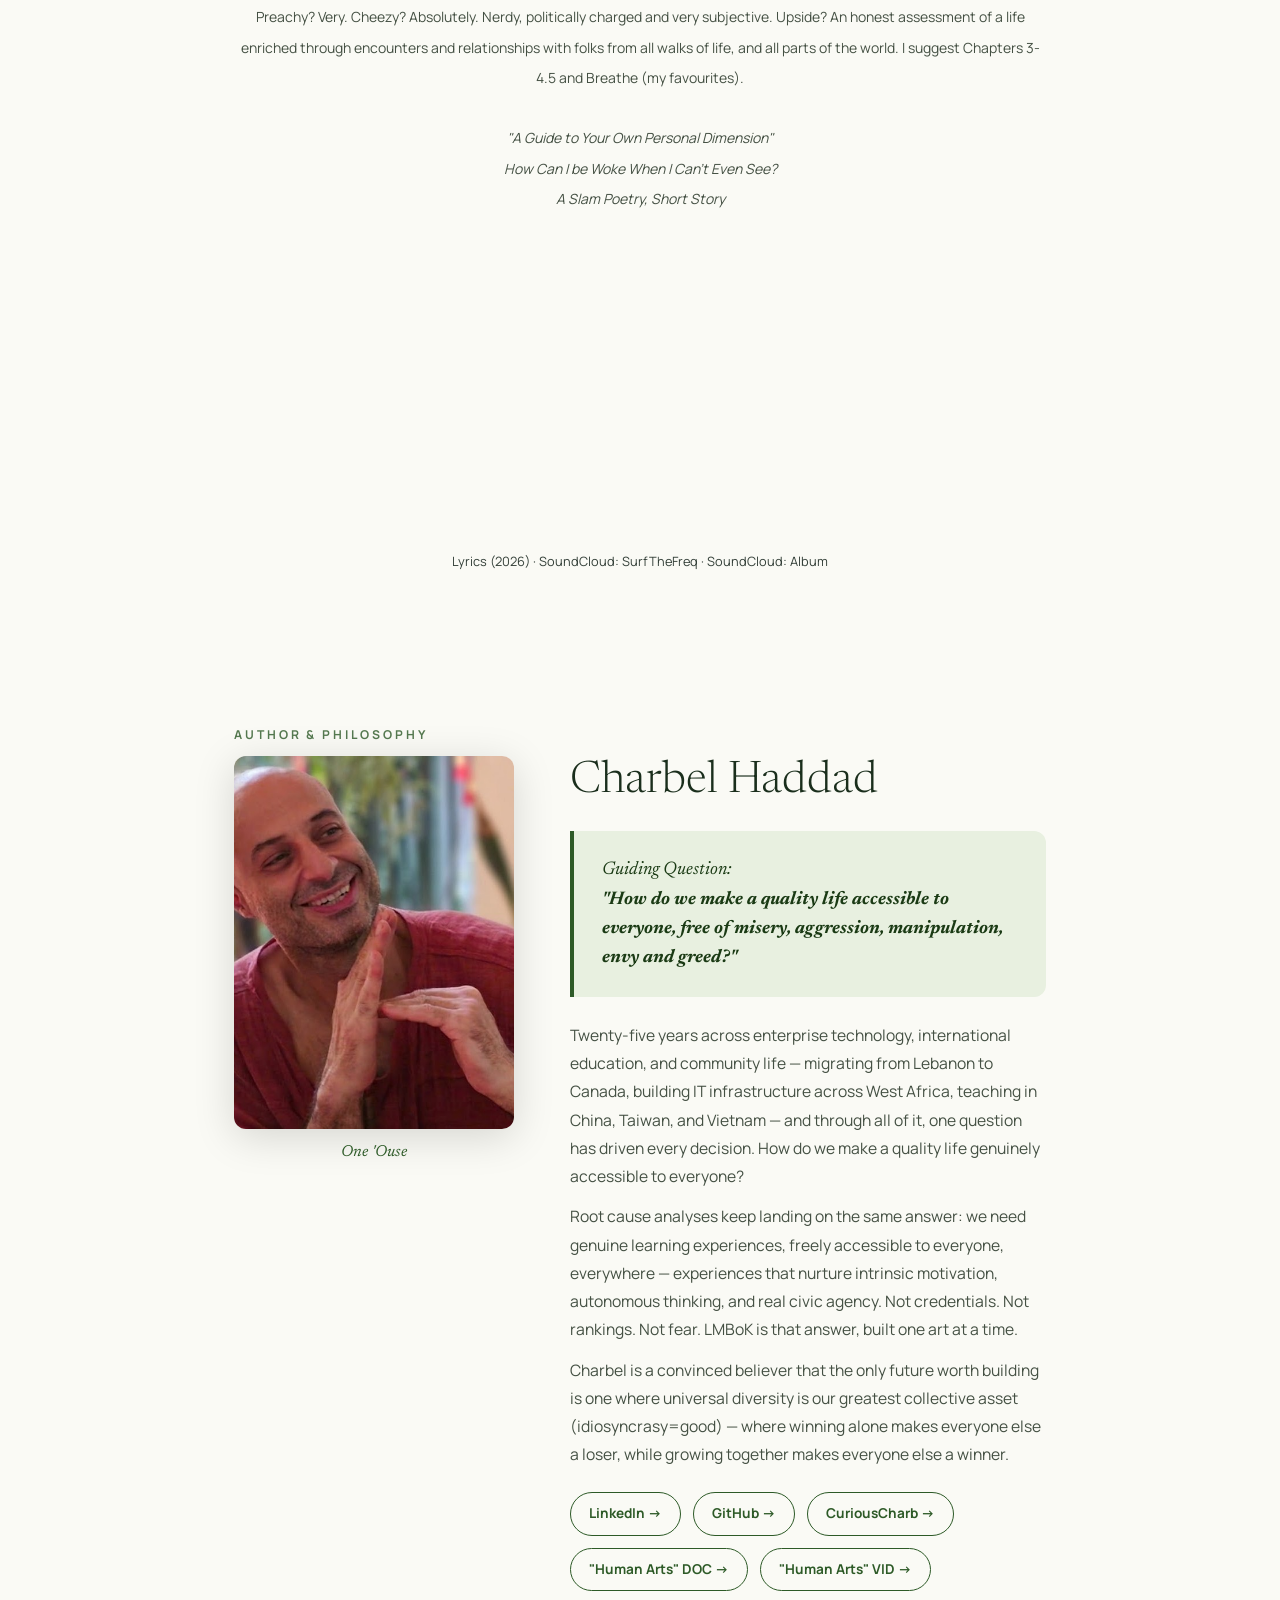
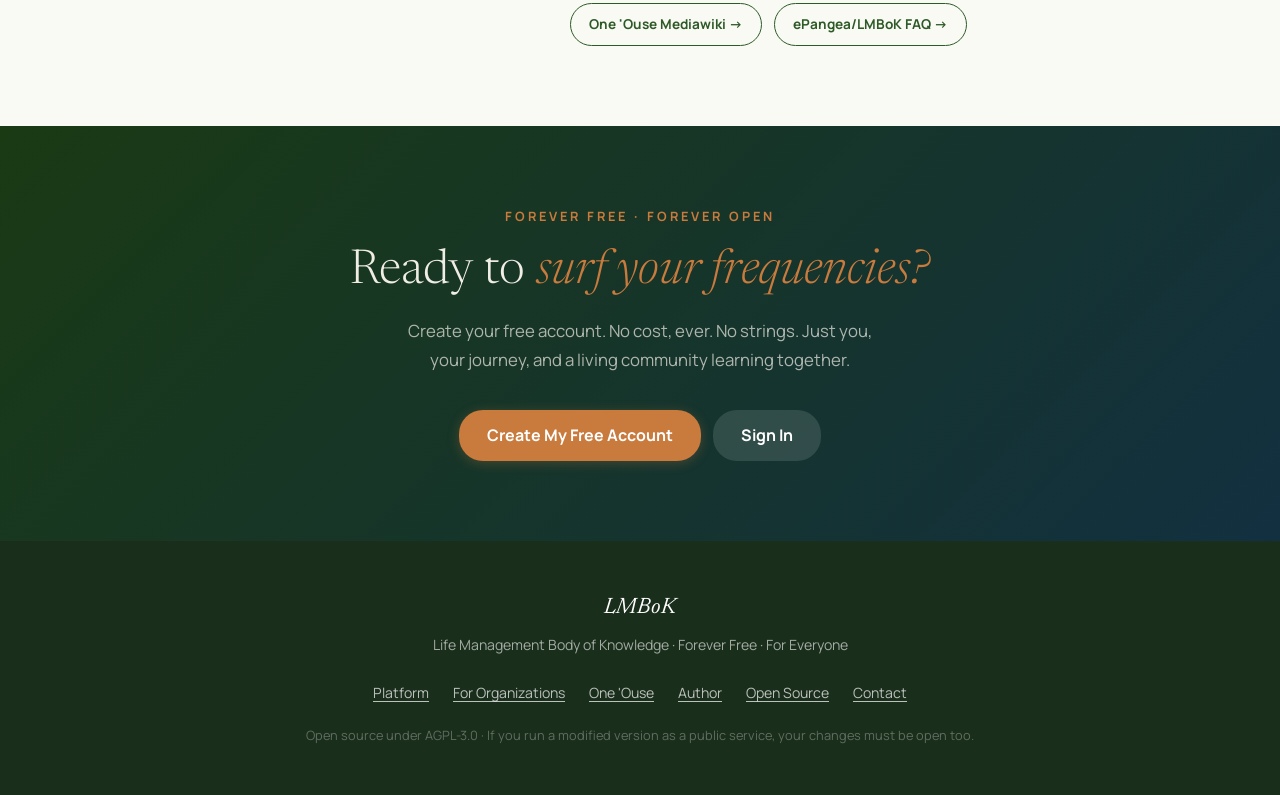
==== commit 7efcf1bf: "P-SEC3: CSRF middleware path-based rewrite; org.html/nav UX fixes; automate asset cache-busting P-SE" ====
--- a/frontend/index.html
+++ b/frontend/index.html
@@ -1098,7 +1098,7 @@
       <p class="section-eyebrow" data-i18n="music_eyebrow">Surf the Frequencies</p>
       <h2 class="section-title" data-i18n="music_title">A soundtrack for your journey</h2>
       <p class="section-body" data-i18n="music_intro" style=max-width:100%;>
-		Lyrics written in 2022 to share the LMBoK &amp; One &#39;Ouse vision.<br><small>Preachy? Very. Cheezy? Absolutely. Nerdy, politically charged and very subjective. Upside? An honest assessment of a life enriched through encounters and relationships with folks from all walks of life, and all parts of the world.<br><br>
+		Lyrics written in 2022 to share the LMBoK &amp; One &#39;Ouse vision.<br><small>Preachy? Very. Cheezy? Absolutely. Nerdy, politically charged and very subjective. Upside? An honest assessment of a life enriched through encounters and relationships with folks from all walks of life, and all parts of the world. I suggest Chapters 3-4.5 and Breathe (my favourites).<br><br>
 		<em>"A Guide to Your Own Personal Dimension"</em><br>
 		<em>How Can I be Woke When I Can&#39;t Even See?</em><br>
 		<em>A Slam Poetry, Short Story</em></small><br><br>
@@ -1210,6 +1210,7 @@
   <p class="footer-tagline" data-i18n="footer_tagline">Life Management Body of Knowledge · Forever Free · For Everyone</p>
   <div class="footer-links">
     <a href="/app.html" data-i18n="footer_platform">Platform</a>
+    <a href="/org" data-i18n="footer_ekklesia">For Organizations</a>
     <a href="https://onehouse.top" target="_blank" rel="noopener">One 'Ouse</a>
     <a href="https://curious.charb.top" target="_blank" rel="noopener" data-i18n="footer_author">Author</a>
     <a href="https://github.com/epangea/lmbok" target="_blank" rel="noopener">Open Source</a>
@@ -1288,7 +1289,7 @@
     vid3_num: "Video 03", vid3_title: "From Factories to Open Fields", vid3_body: "The status quo versus the vision. From obedience and standardised testing to collaborative, nature-based, freely accessible learning for all.",
     music_eyebrow: "Surf the Frequencies",
     music_title: "A soundtrack for your journey",
-    music_intro: "Lyrics written in 2022 to share the LMBoK &amp; One &#39;Ouse vision.<br><small>Preachy? Very. Cheezy? Absolutely. Nerdy, politically charged and very subjective. Upside? An honest assessment of a life enriched through encounters and relationships with folks from all walks of life, and all parts of the world.<br><br><em>\"A Guide to Your Own Personal Dimension\"</em><br><em>How Can I be Woke When I Can&#39;t Even See?</em><br><em>A Slam Poetry, Short Story</em></small><br><br>",
+    music_intro: "Lyrics written in 2022 to share the LMBoK &amp; One &#39;Ouse vision.<br><small>Preachy? Very. Cheezy? Absolutely. Nerdy, politically charged and very subjective. Upside? An honest assessment of a life enriched through encounters and relationships with folks from all walks of life, and all parts of the world. I suggest Chapters 3-4.5 and Breathe (my favourites).<br><br><em>\"A Guide to Your Own Personal Dimension\"</em><br><em>How Can I be Woke When I Can&#39;t Even See?</em><br><em>A Slam Poetry, Short Story</em></small><br><br>",
 	author_eyebrow: "Author & Philosophy",
     author_title: "Charbel Haddad",
     dq_label: "Guiding Question:",
@@ -1304,6 +1305,7 @@
     cta_btn2: "Sign In",
     footer_tagline: "Life Management Body of Knowledge · Forever Free · For Everyone",
     footer_platform: "Platform",
+    footer_ekklesia: "For Organizations",
     footer_author: "Author",
     footer_contact: "Contact",
     footer_license: "Open source under AGPL-3.0 · If you run a modified version as a public service, your changes must be open too.",
@@ -1374,7 +1376,7 @@
     cta_body:"Créez votre compte gratuit. Sans frais, jamais. Sans conditions.",
     cta_btn1:"Créer Mon Compte Gratuit",cta_btn2:"Se Connecter",
     footer_tagline:"Gestion de Vie — Corps de Connaissances · Toujours gratuit · Pour tous · Toujours",
-    footer_platform:"Plateforme",footer_author:"Auteur",footer_contact:"Contact",
+    footer_platform:"Plateforme",footer_ekklesia:"Pour les organisations",footer_author:"Auteur",footer_contact:"Contact",
     footer_license:"Open source sous AGPL-3.0",
   },
 
@@ -1425,7 +1427,7 @@
     cta_body:"Crea tu cuenta gratuita. Sin costo, nunca. Sin condiciones.",
     cta_btn1:"Crear Mi Cuenta Gratuita",cta_btn2:"Iniciar sesión",
     footer_tagline:"Gestión de Vida — Cuerpo de Conocimiento · Siempre gratis · Para todos · Siempre",
-    footer_platform:"Plataforma",footer_author:"Autor",footer_contact:"Contacto",
+    footer_platform:"Plataforma",footer_ekklesia:"Para organizaciones",footer_author:"Autor",footer_contact:"Contacto",
     footer_license:"Código abierto bajo AGPL-3.0",
   },
 
@@ -1476,7 +1478,7 @@
     cta_body:"Erstelle dein kostenloses Konto. Kostenlos, für immer. Ohne Bedingungen.",
     cta_btn1:"Mein kostenloses Konto erstellen",cta_btn2:"Anmelden",
     footer_tagline:"Lebensmanagement — Wissenskorpus · Für immer kostenlos · Für alle · Immer",
-    footer_platform:"Plattform",footer_author:"Autor",footer_contact:"Kontakt",
+    footer_platform:"Plattform",footer_ekklesia:"Für Organisationen",footer_author:"Autor",footer_contact:"Kontakt",
     footer_license:"Open source unter AGPL-3.0",
   },
 
@@ -1527,7 +1529,7 @@
     cta_body:"Создайте свой бесплатный аккаунт. Бесплатно, навсегда. Без условий.",
     cta_btn1:"Создать Бесплатный Аккаунт",cta_btn2:"Войти",
     footer_tagline:"Управление Жизнью — База Знаний · Навсегда бесплатно · Для всех · Всегда",
-    footer_platform:"Платформа",footer_author:"Автор",footer_contact:"Контакт",
+    footer_platform:"Платформа",footer_ekklesia:"Для организаций",footer_author:"Автор",footer_contact:"Контакт",
     footer_license:"Открытый код под лицензией AGPL-3.0",
   },
 
@@ -1578,7 +1580,7 @@
     cta_body:"Tạo tài khoản miễn phí của bạn. Không tốn phí, không ràng buộc.",
     cta_btn1:"Tạo Tài Khoản Miễn Phí",cta_btn2:"Đăng nhập",
     footer_tagline:"Quản Lý Cuộc Sống — Cơ Sở Kiến Thức · Miễn phí mãi mãi · Cho tất cả · Luôn luôn",
-    footer_platform:"Nền tảng",footer_author:"Tác giả",footer_contact:"Liên hệ",
+    footer_platform:"Nền tảng",footer_ekklesia:"Dành cho tổ chức",footer_author:"Tác giả",footer_contact:"Liên hệ",
     footer_license:"Mã nguồn mở theo giấy phép AGPL-3.0",
   },
 
@@ -1629,7 +1631,7 @@
     cta_body:"创建你的免费账户。永远免费。没有条件。",
     cta_btn1:"创建我的免费账户",cta_btn2:"登录",
     footer_tagline:"生命管理知识体系 · 永久免费 · 面向所有人 · 始终如此",
-    footer_platform:"平台",footer_author:"作者",footer_contact:"联系",
+    footer_platform:"平台",footer_ekklesia:"面向机构",footer_author:"作者",footer_contact:"联系",
     footer_license:"基于AGPL-3.0开源许可证",
   },
 
@@ -1680,7 +1682,7 @@
     cta_body:"أنشئ حسابك المجاني. بدون تكلفة، أبدًا. بدون قيود.",
     cta_btn1:"إنشاء حسابي المجاني",cta_btn2:"تسجيل الدخول",
     footer_tagline:"إدارة الحياة — قاعدة المعرفة · مجاني للأبد · للجميع · دائمًا",
-    footer_platform:"المنصة",footer_author:"المؤلف",footer_contact:"اتصل بنا",
+    footer_platform:"المنصة",footer_ekklesia:"للمؤسسات",footer_author:"المؤلف",footer_contact:"اتصل بنا",
     footer_license:"مفتوح المصدر تحت AGPL-3.0",
   },
 };
@@ -1723,6 +1725,16 @@
   closeLangDropdown();
   // Persist choice
   try { localStorage.setItem('lmbok_lang', JSON.stringify({code,flag,name})); } catch(e){}
+  // Also write directly into app.js's own storage key (fl_lang), not just
+  // this page's separate lmbok_lang. Without this, app.js's own init read
+  // `localStorage.getItem('fl_lang') || landingPageLang() || 'en'` --
+  // fl_lang gets written on basically every app.html visit (see applyLang()
+  // in app.js), so after a visitor's very first session, fl_lang always
+  // already has *some* value and permanently wins that `||` chain, silently
+  // discarding any later pick made here on the landing page. Writing both
+  // keys at the moment of choice makes this the single source of truth
+  // instead of a stale-vs-fresh ambiguity resolved later. (2026-07-22 fix)
+  try { localStorage.setItem('fl_lang', code); } catch(e){}
 }
 
 function toggleLangDropdown() {
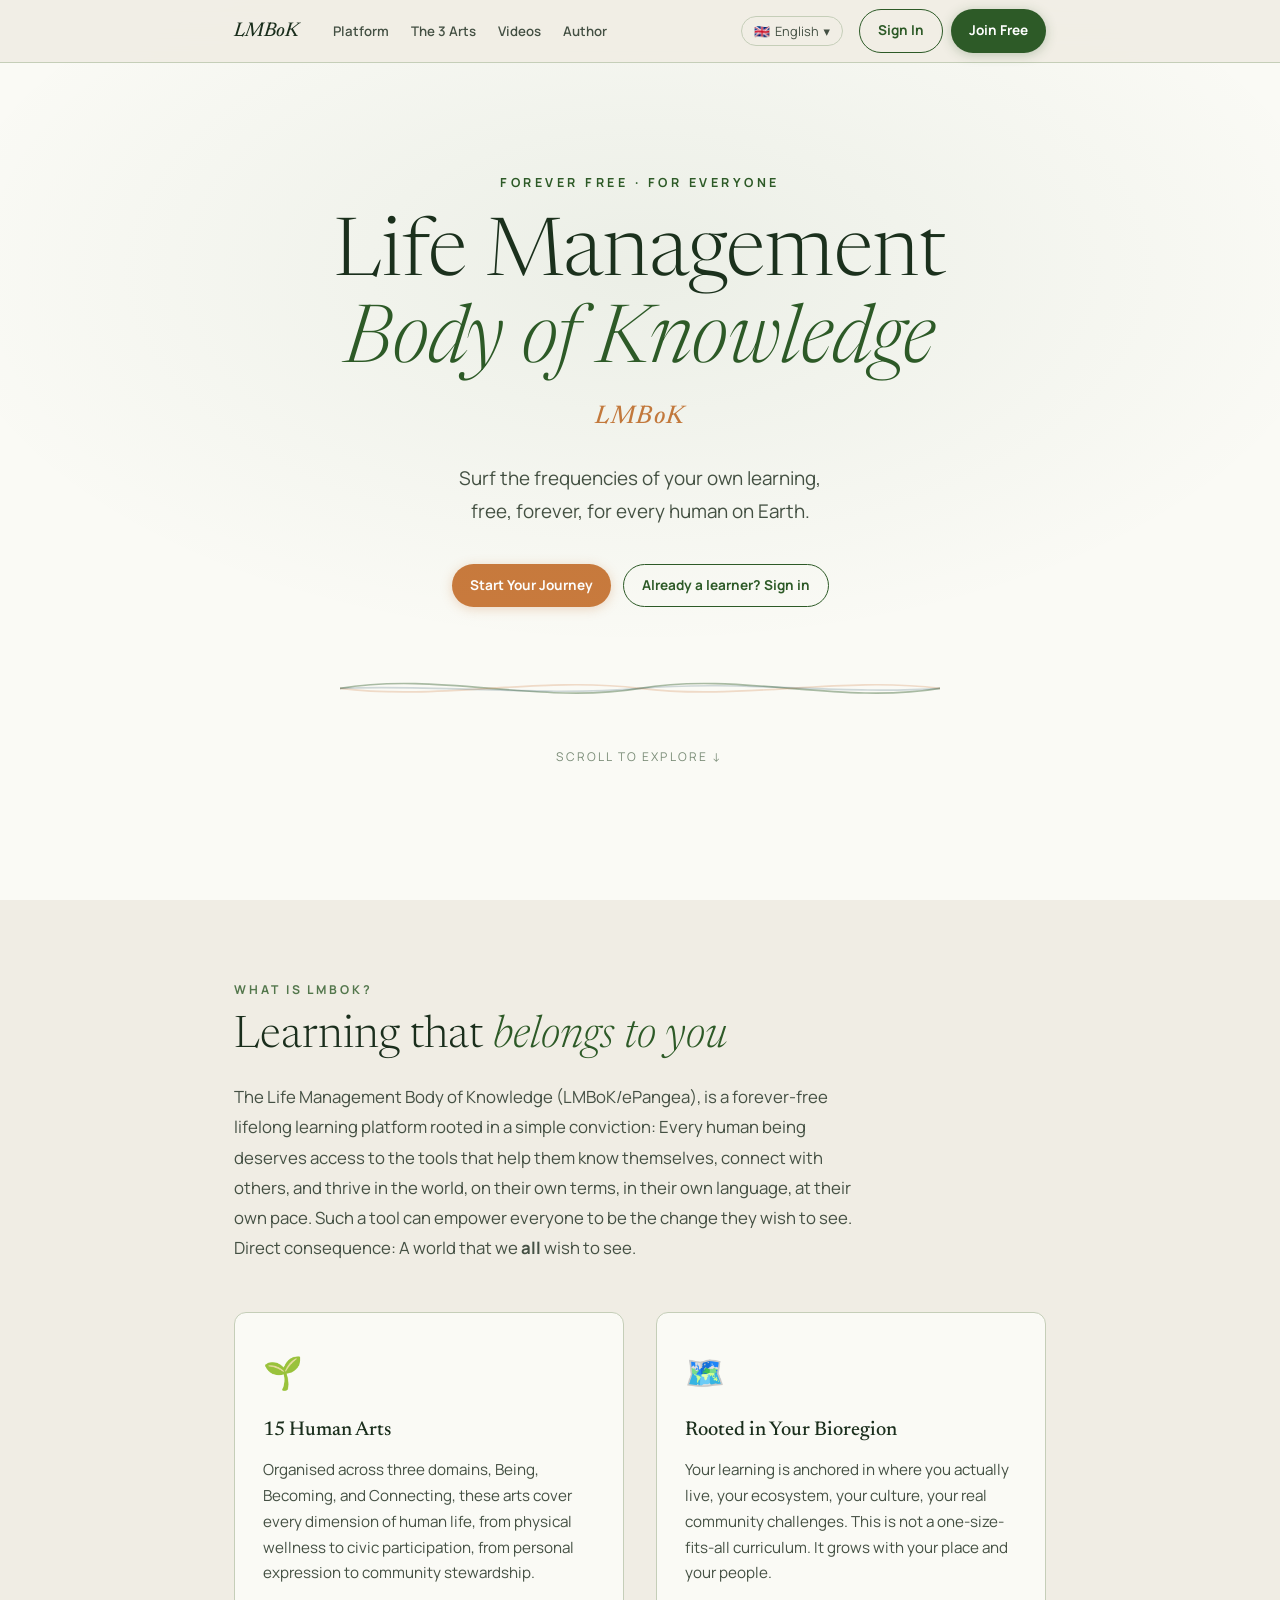
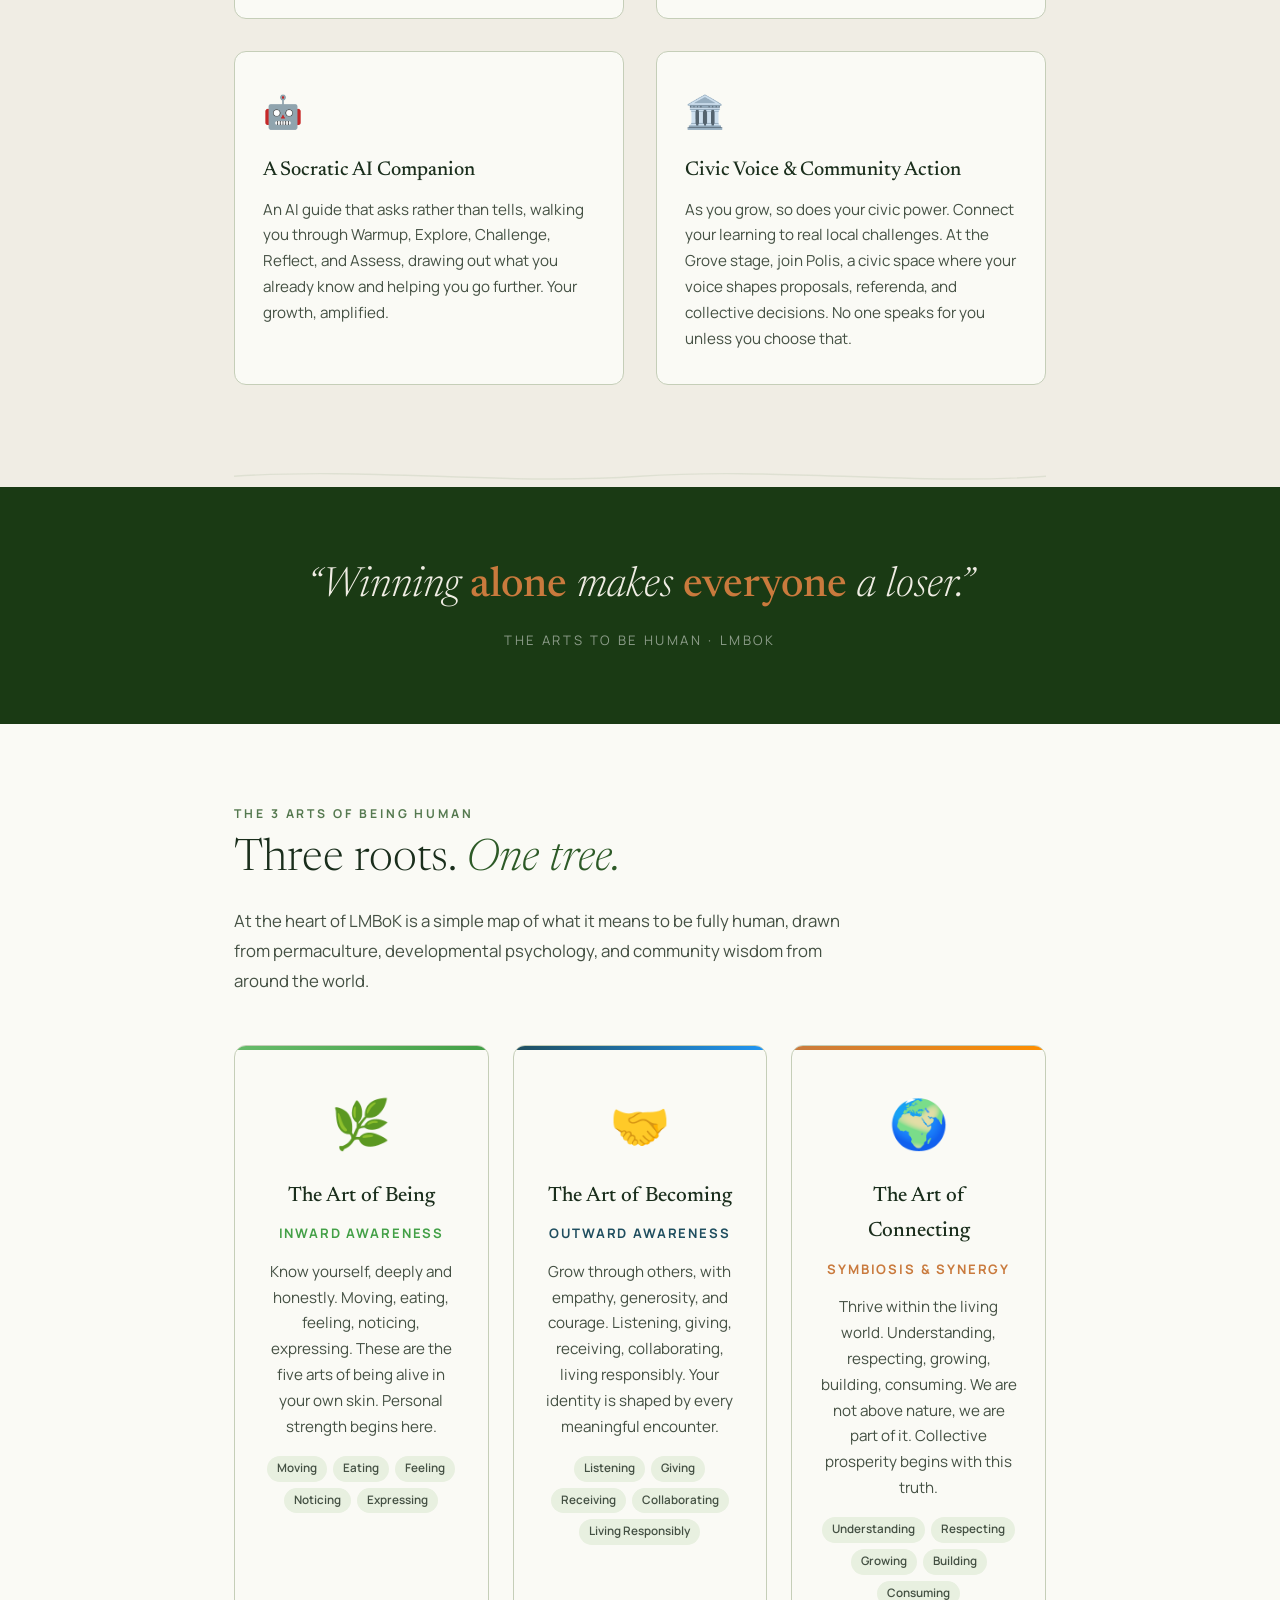
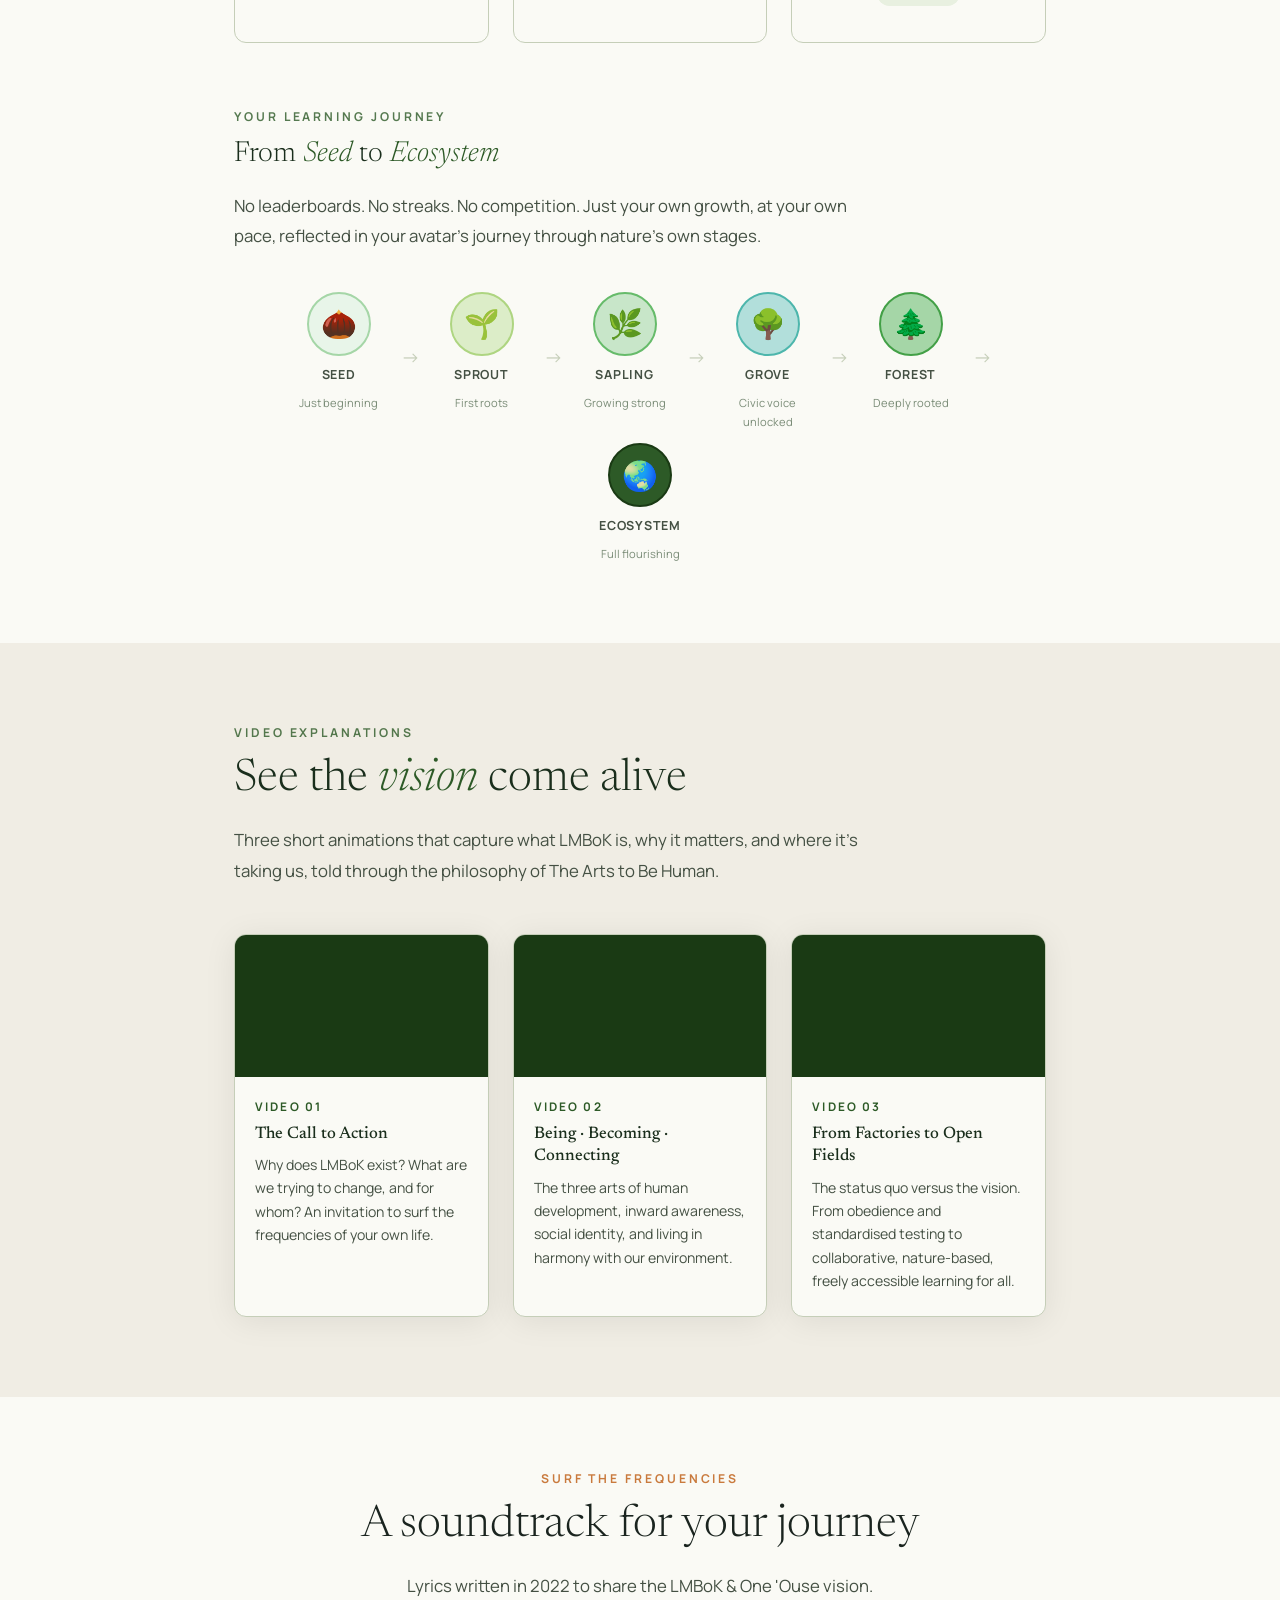
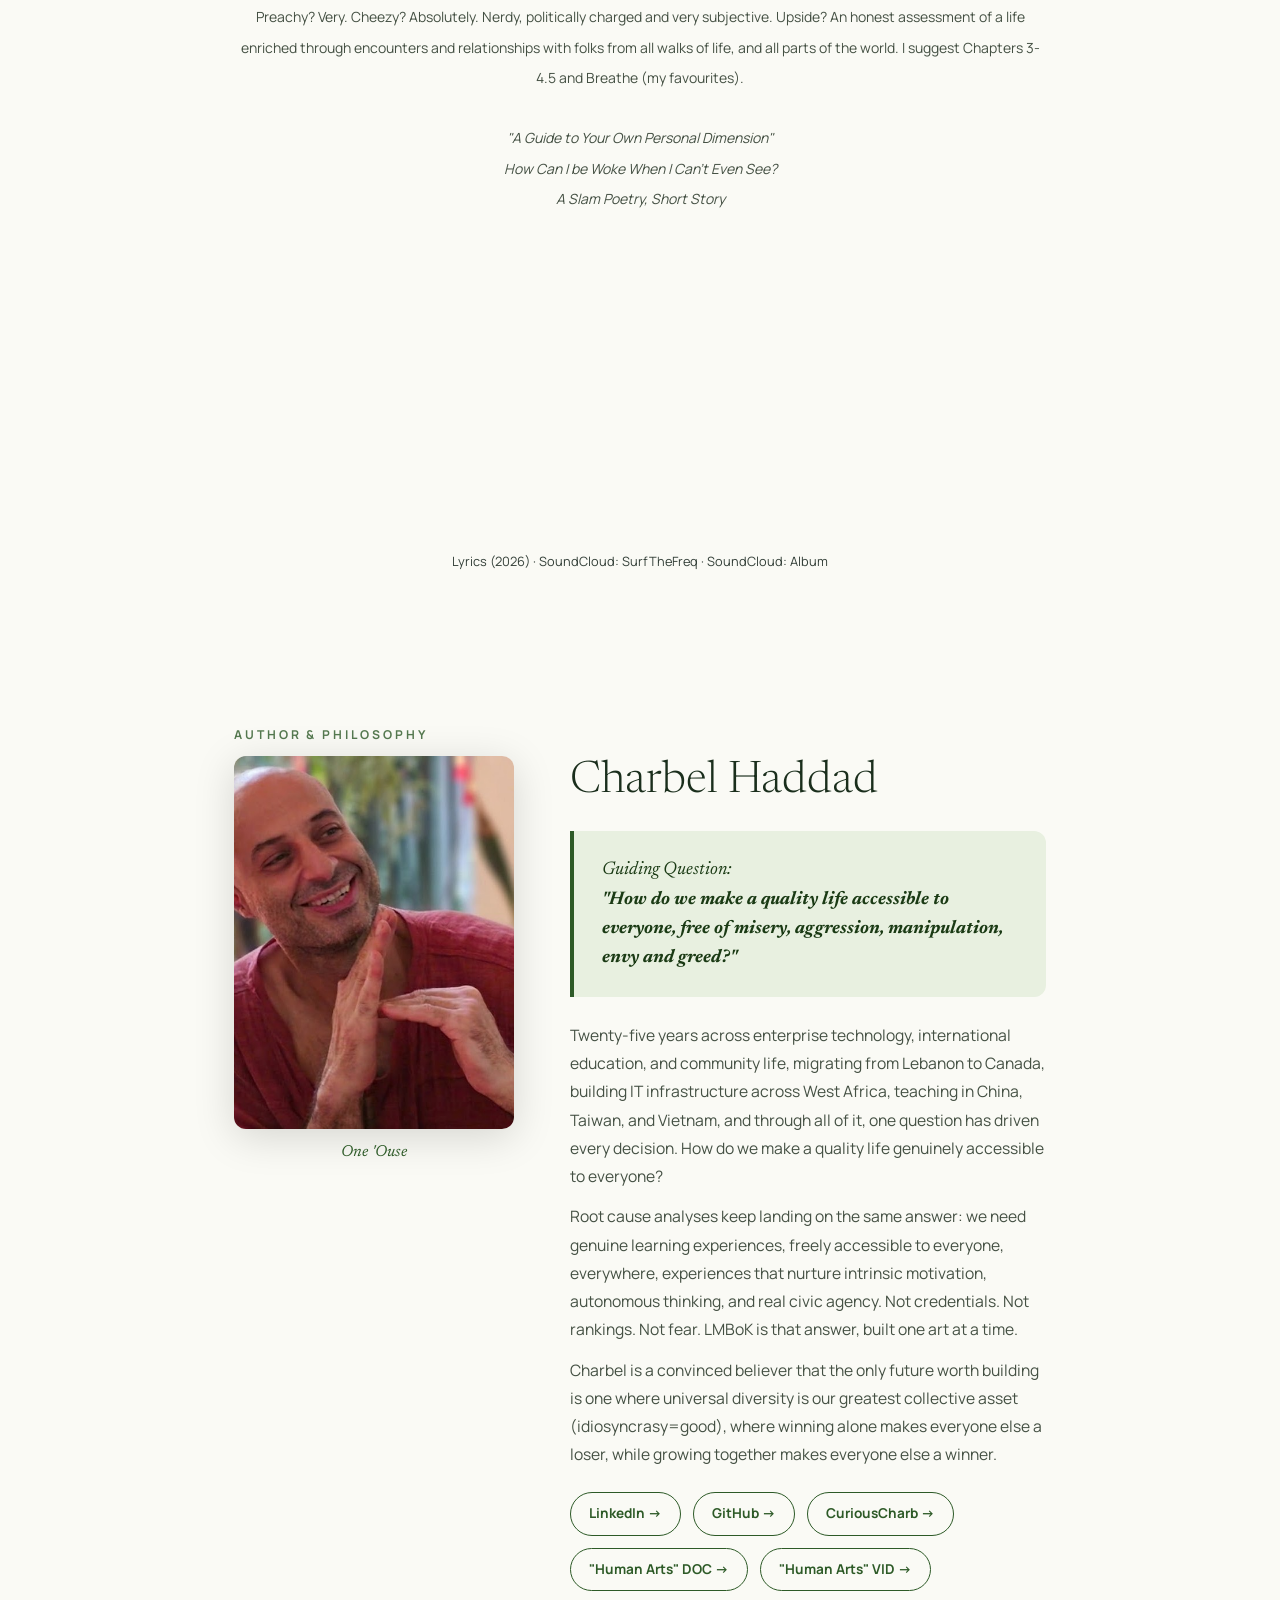
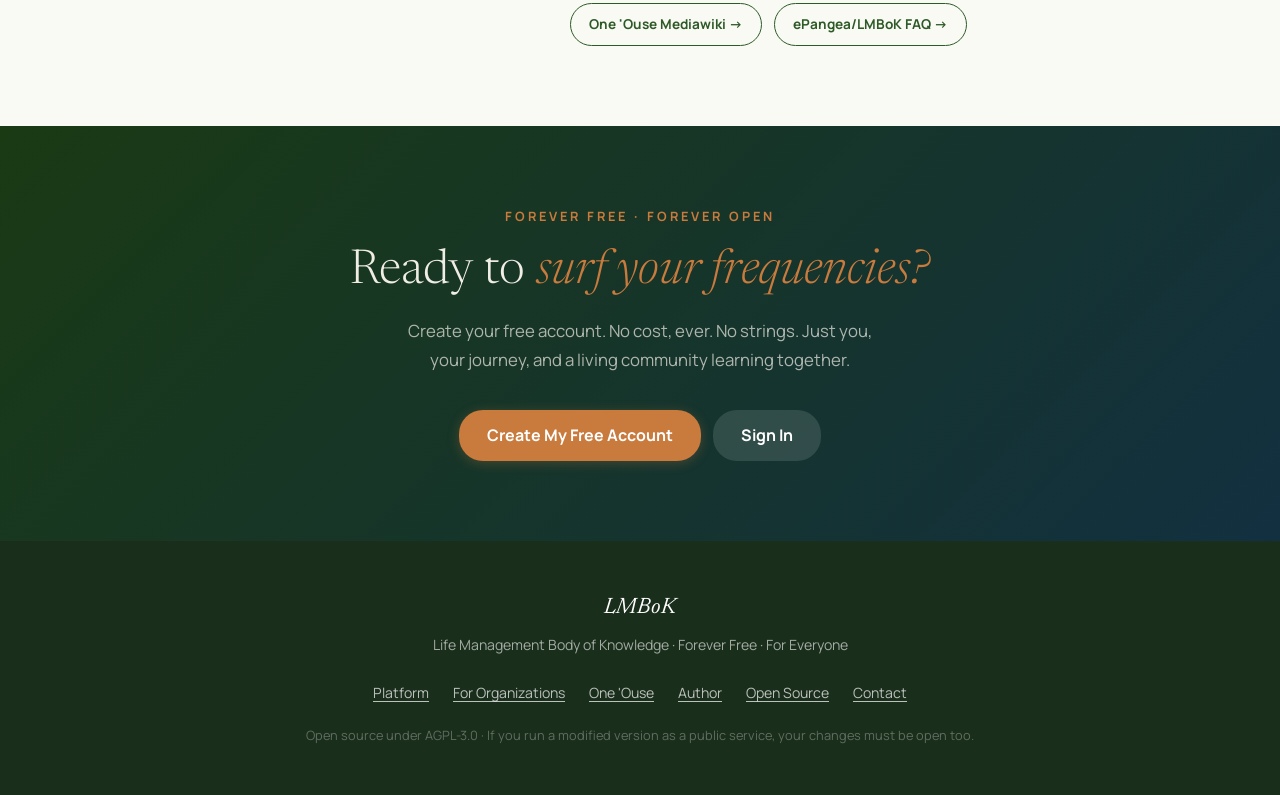
==== commit 15317868: "Align docs and code with current behaviour; remove em dashes" ====
--- a/frontend/index.html
+++ b/frontend/index.html
@@ -3,11 +3,11 @@
 <head>
 <meta charset="UTF-8"/>
 <meta name="viewport" content="width=device-width, initial-scale=1.0"/>
-<!-- Redirect logged-in users straight to the app — runs before any render.
+<!-- Redirect logged-in users straight to the app, runs before any render.
      Skipped when arriving via an explicit in-app "Home" link (?src=nav), and
      stays skipped for the rest of this tab's session (sessionStorage) so a
      refresh of the homepage doesn't bounce a logged-in learner straight back
-     to /app.html — only a genuinely fresh visit to "/" auto-redirects. -->
+     to /app.html, only a genuinely fresh visit to "/" auto-redirects. -->
 <script>(function(){
   try {
     if (location.search.indexOf('src=nav') !== -1) { sessionStorage.setItem('lmbok_home_visit','1'); }
@@ -17,11 +17,22 @@
     if (localStorage.getItem('fl_learner') && location.search.indexOf('src=nav')===-1) { location.replace('/app.html'); }
   }
 })();</script>
-<meta name="description" content="LMBoK — Life Management Body of Knowledge. A forever-free, human-centered lifelong learning platform for everyone, everywhere, always."/>
-<meta property="og:title" content="LMBoK — Life Management Body of Knowledge"/>
-<meta property="og:description" content="Surf the frequencies of your own learning — free, forever, for every human on Earth."/>
+<meta name="description" content="LMBoK, Life Management Body of Knowledge. A forever-free, human-centered lifelong learning platform for everyone, everywhere, always."/>
+<meta property="og:title" content="LMBoK, Life Management Body of Knowledge"/>
+<meta property="og:description" content="Surf the frequencies of your own learning, free, forever, for every human on Earth."/>
 <meta property="og:image" content="charb.jpg"/>
-<title>LMBoK — Life Management Body of Knowledge</title>
+<title>LMBoK, Life Management Body of Knowledge</title>
+
+<!-- Favicon, inline SVG wave, matches app.html/org.html/etc. -->
+<link rel="icon" type="image/png" href="/icons/icon-192.png"/>
+
+<!-- PWA, installable app shell (added 2026-08-19). Root is the primary
+     install entry point: browsers evaluate installability here, and the
+     existing auto-redirect above (localStorage fl_learner check) already
+     sends a returning logged-in learner straight to /app.html, so an
+     installed home-screen icon opens directly into the app for them. -->
+<link rel="manifest" href="/manifest.json"/>
+<link rel="apple-touch-icon" href="/icons/apple-touch-icon.png"/>
 
 <!-- Fonts -->
 <link rel="preconnect" href="https://fonts.googleapis.com"/>
@@ -788,7 +799,7 @@
   <h1 class="fade" data-i18n="hero_title">Life Management<br/><em>Body of Knowledge</em></h1>
   <p class="hero-abbr fade" data-i18n="hero_abbr">LMBoK</p>
   <p class="hero-tagline fade" data-i18n="hero_tagline">
-    Surf the frequencies of your own learning —<br/>free, forever, for every human on Earth.
+    Surf the frequencies of your own learning, <br/>free, forever, for every human on Earth.
   </p>
   <div class="hero-cta fade" id="heroCta">
     <a href="/app.html#register" class="btn btn-amber" data-i18n="hero_cta1">Start Your Journey</a>
@@ -812,29 +823,29 @@
     <p class="section-eyebrow" data-i18n="platform_eyebrow">What is LMBoK?</p>
     <h2 class="section-title" data-i18n="platform_title">Learning that <em>belongs to you</em></h2>
     <p class="section-body" data-i18n="platform_intro">
-      The Life Management Body of Knowledge (LMBoK/ePangea), is a forever-free lifelong learning platform rooted in a simple conviction: Every human being deserves access to the tools that help them know themselves, connect with others, and thrive in the world — on their own terms, in their own language, at their own pace. Such a tool can empower everyone to be the change they wish to see. Direct consequence: A world that we <strong>all</strong> wish to see.
+      The Life Management Body of Knowledge (LMBoK/ePangea), is a forever-free lifelong learning platform rooted in a simple conviction: Every human being deserves access to the tools that help them know themselves, connect with others, and thrive in the world, on their own terms, in their own language, at their own pace. Such a tool can empower everyone to be the change they wish to see. Direct consequence: A world that we <strong>all</strong> wish to see.
     </p>
 
     <div class="platform-grid">
       <div class="platform-card fade">
         <span class="card-icon">🌱</span>
         <h3 data-i18n="card1_title">15 Human Arts</h3>
-        <p data-i18n="card1_body">Organised across three domains — Being, Becoming, and Connecting — these arts cover every dimension of human life, from physical wellness to civic participation, from personal expression to community stewardship.</p>
+        <p data-i18n="card1_body">Organised across three domains, Being, Becoming, and Connecting, these arts cover every dimension of human life, from physical wellness to civic participation, from personal expression to community stewardship.</p>
       </div>
       <div class="platform-card fade">
         <span class="card-icon">🗺️</span>
         <h3 data-i18n="card2_title">Rooted in Your Bioregion</h3>
-        <p data-i18n="card2_body">Your learning is anchored in where you actually live — your ecosystem, your culture, your real community challenges. This is not a one-size-fits-all curriculum. It grows with your place and your people.</p>
+        <p data-i18n="card2_body">Your learning is anchored in where you actually live, your ecosystem, your culture, your real community challenges. This is not a one-size-fits-all curriculum. It grows with your place and your people.</p>
       </div>
       <div class="platform-card fade">
         <span class="card-icon">🤖</span>
         <h3 data-i18n="card3_title">A Socratic AI Companion</h3>
-        <p data-i18n="card3_body">An AI guide that asks rather than tells — walking you through Warmup, Explore, Challenge, Reflect, and Assess — drawing out what you already know and helping you go further. Your growth, amplified.</p>
+        <p data-i18n="card3_body">An AI guide that asks rather than tells, walking you through Warmup, Explore, Challenge, Reflect, and Assess, drawing out what you already know and helping you go further. Your growth, amplified.</p>
       </div>
       <div class="platform-card fade">
         <span class="card-icon">🏛️</span>
         <h3 data-i18n="card4_title">Civic Voice &amp; Community Action</h3>
-        <p data-i18n="card4_body">As you grow, so does your civic power. Connect your learning to real local challenges. At the Grove stage, join Polis — a civic space where your voice shapes proposals, referenda, and collective decisions. No one speaks for you unless you choose that.</p>
+        <p data-i18n="card4_body">As you grow, so does your civic power. Connect your learning to real local challenges. At the Grove stage, join Polis, a civic space where your voice shapes proposals, referenda, and collective decisions. No one speaks for you unless you choose that.</p>
       </div>
     </div>
   </div>
@@ -848,7 +859,7 @@
      ============================================================ -->
 <div class="quote-band fade">
   <blockquote data-i18n="quote_text">&ldquo;Winning <strong>alone</strong> makes <strong>everyone</strong> a loser.&rdquo;</blockquote>
-  <p class="quote-attr" data-i18n="quote_attr">— The Arts to Be Human · LMBoK</p>
+  <p class="quote-attr" data-i18n="quote_attr">The Arts to Be Human · LMBoK</p>
 </div>
 
 <!-- ============================================================
@@ -860,7 +871,7 @@
       <p class="section-eyebrow" data-i18n="arts_eyebrow">The 3 Arts of Being Human</p>
       <h2 class="section-title" data-i18n="arts_title">Three roots. <em>One tree.</em></h2>
       <p class="section-body" data-i18n="arts_intro">
-        At the heart of LMBoK is a simple map of what it means to be fully human — drawn from permaculture, developmental psychology, and community wisdom from around the world.
+        At the heart of LMBoK is a simple map of what it means to be fully human, drawn from permaculture, developmental psychology, and community wisdom from around the world.
       </p>
     </div>
 
@@ -869,7 +880,7 @@
         <span class="art-icon">🌿</span>
         <h3 data-i18n="being_title">The Art of Being</h3>
         <p class="art-sub" data-i18n="being_sub">Inward Awareness</p>
-        <p data-i18n="being_body">Know yourself — deeply and honestly. Moving, eating, feeling, noticing, expressing. These are the five arts of being alive in your own skin. Personal strength begins here.</p>
+        <p data-i18n="being_body">Know yourself, deeply and honestly. Moving, eating, feeling, noticing, expressing. These are the five arts of being alive in your own skin. Personal strength begins here.</p>
         <div class="art-chips">
           <span class="chip" data-i18n="chip_moving">Moving</span>
           <span class="chip" data-i18n="chip_eating">Eating</span>
@@ -883,7 +894,7 @@
         <span class="art-icon">🤝</span>
         <h3 data-i18n="becoming_title">The Art of Becoming</h3>
         <p class="art-sub" data-i18n="becoming_sub">Outward Awareness</p>
-        <p data-i18n="becoming_body">Grow through others — with empathy, generosity, and courage. Listening, giving, receiving, collaborating, living responsibly. Your identity is shaped by every meaningful encounter.</p>
+        <p data-i18n="becoming_body">Grow through others, with empathy, generosity, and courage. Listening, giving, receiving, collaborating, living responsibly. Your identity is shaped by every meaningful encounter.</p>
         <div class="art-chips">
           <span class="chip" data-i18n="chip_listening">Listening</span>
           <span class="chip" data-i18n="chip_giving">Giving</span>
@@ -897,7 +908,7 @@
         <span class="art-icon">🌍</span>
         <h3 data-i18n="connecting_title">The Art of Connecting</h3>
         <p class="art-sub" data-i18n="connecting_sub">Symbiosis &amp; Synergy</p>
-        <p data-i18n="connecting_body">Thrive within the living world. Understanding, respecting, growing, building, consuming. We are not above nature — we are part of it. Collective prosperity begins with this truth.</p>
+        <p data-i18n="connecting_body">Thrive within the living world. Understanding, respecting, growing, building, consuming. We are not above nature, we are part of it. Collective prosperity begins with this truth.</p>
         <div class="art-chips">
           <span class="chip" data-i18n="chip_understanding">Understanding</span>
           <span class="chip" data-i18n="chip_respecting">Respecting</span>
@@ -912,7 +923,7 @@
     <div class="fade" style="margin-top: 64px;">
       <p class="section-eyebrow" data-i18n="avatar_eyebrow">Your Learning Journey</p>
       <h2 class="section-title" style="font-size: 1.8rem;" data-i18n="avatar_title">From <em>Seed</em> to <em>Ecosystem</em></h2>
-      <p class="section-body" data-i18n="avatar_body">No leaderboards. No streaks. No competition. Just your own growth, at your own pace — reflected in your avatar's journey through nature's own stages.</p>
+      <p class="section-body" data-i18n="avatar_body">No leaderboards. No streaks. No competition. Just your own growth, at your own pace, reflected in your avatar's journey through nature's own stages.</p>
     </div>
 
     <div class="avatar-row fade">
@@ -960,7 +971,7 @@
      ============================================================ -->
 <!--
   ================================================================
-  VIDEO PLACEHOLDERS — Action required before publishing!
+  VIDEO PLACEHOLDERS, Action required before publishing!
 
   For each video below, replace the text YOUTUBE_VIDEO_ID_X
   with your actual YouTube video ID.
@@ -975,9 +986,9 @@
     AFTER:  src="https://www.youtube.com/embed/dQw4w9WgXcQ"
 
   The three videos expected:
-    VIDEO 1 — Call to Action: why LMBoK exists, the invitation
-    VIDEO 2 — The 3 Arts: Being, Becoming, Connecting explained
-    VIDEO 3 — Status Quo vs. Vision: the paradigm shift
+    VIDEO 1, Call to Action: why LMBoK exists, the invitation
+    VIDEO 2, The 3 Arts: Being, Becoming, Connecting explained
+    VIDEO 3, Status Quo vs. Vision: the paradigm shift
   ================================================================
 -->
 <section id="videos">
@@ -985,18 +996,18 @@
     <div class="fade">
       <p class="section-eyebrow" data-i18n="videos_eyebrow">Video Explanations</p>
       <h2 class="section-title" data-i18n="videos_title">See the <em>vision</em> come alive</h2>
-      <p class="section-body" data-i18n="videos_intro">Three short animations that capture what LMBoK is, why it matters, and where it's taking us — told through the philosophy of The Arts to Be Human.</p>
+      <p class="section-body" data-i18n="videos_intro">Three short animations that capture what LMBoK is, why it matters, and where it's taking us, told through the philosophy of The Arts to Be Human.</p>
     </div>
 
     <div class="videos-grid">
 
-      <!-- VIDEO 1 — CALL TO ACTION -->
+      <!-- VIDEO 1, CALL TO ACTION -->
       <div class="video-card fade">
         <div class="video-wrap">
           <!--
             === ACTION REQUIRED ===
             Replace YOUTUBE_VIDEO_ID_1 with your actual YouTube video ID for:
-            "The Call to Action — Why LMBoK?"
+            "The Call to Action, Why LMBoK?"
           -->
 		  <!--
           <div class="video-placeholder" id="vp1" data-videoid="YOUTUBE_VIDEO_ID_1" onclick="loadVideo(this)">
@@ -1018,17 +1029,17 @@
         <div class="video-info">
           <p class="num" data-i18n="vid1_num">Video 01</p>
           <h3 data-i18n="vid1_title">The Call to Action</h3>
-          <p data-i18n="vid1_body">Why does LMBoK exist? What are we trying to change — and for whom? An invitation to surf the frequencies of your own life.</p>
+          <p data-i18n="vid1_body">Why does LMBoK exist? What are we trying to change, and for whom? An invitation to surf the frequencies of your own life.</p>
         </div>
       </div>
 
-      <!-- VIDEO 2 — THE 3 ARTS -->
+      <!-- VIDEO 2, THE 3 ARTS -->
       <div class="video-card fade">
         <div class="video-wrap">
           <!--
             === ACTION REQUIRED ===
             Replace YOUTUBE_VIDEO_ID_2 with your actual YouTube video ID for:
-            "The 3 Arts — Being, Becoming, Connecting"
+            "The 3 Arts, Being, Becoming, Connecting"
           -->
 		  
 		  <!--
@@ -1045,17 +1056,17 @@
         <div class="video-info">
           <p class="num" data-i18n="vid2_num">Video 02</p>
           <h3 data-i18n="vid2_title">Being · Becoming · Connecting</h3>
-          <p data-i18n="vid2_body">The three arts of human development — inward awareness, social identity, and living in harmony with our environment.</p>
+          <p data-i18n="vid2_body">The three arts of human development, inward awareness, social identity, and living in harmony with our environment.</p>
         </div>
       </div>
 
-      <!-- VIDEO 3 — STATUS QUO VS VISION -->
+      <!-- VIDEO 3, STATUS QUO VS VISION -->
       <div class="video-card fade">
         <div class="video-wrap">
           <!--
             === ACTION REQUIRED ===
             Replace YOUTUBE_VIDEO_ID_3 with your actual YouTube video ID for:
-            "The Paradigm Shift — Status Quo vs. The Vision"
+            "The Paradigm Shift, Status Quo vs. The Vision"
           -->
 		  <!--
           <div class="video-placeholder" id="vp3" data-videoid="YOUTUBE_VIDEO_ID_3" onclick="loadVideo(this)">
@@ -1080,7 +1091,7 @@
 </section>
 
 <!-- ============================================================
-     MUSIC — SOUNDCLOUD EMBED
+     MUSIC, SOUNDCLOUD EMBED
      ============================================================
      The SoundCloud playlist is embedded below.
      To start at "Chapter 3" specifically, change the start_track parameter:
@@ -1110,6 +1121,15 @@
         === OPTIONAL ADJUSTMENT ===
         Change start_track=2 to the correct 0-based index of the "Chapter 3" track.
         The current setting (start_track=2) assumes Chapter 3 is the 3rd track (index 2).
+      <iframe	
+        width="100%"
+        height="300"
+        scrolling="no"
+        frameborder="no"
+        allow="autoplay; encrypted-media"
+        src="https://w.soundcloud.com/player/?url=https%3A//api.soundcloud.com/playlists/soundcloud%253Aplaylists%253A2261835815&color=%232D5A27&auto_play=false&hide_related=false&show_comments=false&show_user=true&show_reposts=false&show_teaser=true&visual=true&start_track=4"
+        title="A Guide to Your Own Personal Dimension, One 'Ouse"
+      ></iframe>
       -->
       <iframe	
         width="100%"
@@ -1117,8 +1137,8 @@
         scrolling="no"
         frameborder="no"
         allow="autoplay; encrypted-media"
-        src="https://w.soundcloud.com/player/?url=https%3A//api.soundcloud.com/playlists/soundcloud%253Aplaylists%253A2261835815&color=%232D5A27&auto_play=false&hide_related=false&show_comments=false&show_user=true&show_reposts=false&show_teaser=true&visual=true&start_track=4"
-        title="A Guide to Your Own Personal Dimension — One 'Ouse"
+        src="https://w.soundcloud.com/player/?url=https%3A//api.soundcloud.com/playlists/soundcloud%253Aplaylists%253A2261835815&color=%232D5A27&auto_play=true&hide_related=false&show_comments=false&show_user=true&show_reposts=false&show_teaser=true&visual=true"
+        title="A Guide to Your Own Personal Dimension, One 'Ouse"
       ></iframe>
     </div>
     <p style="font-size:.8rem; color:#333F38; margin-top:8px; text-align:center;">
@@ -1144,7 +1164,7 @@
       <div class="author-photo-wrap">
         <img
           src="charb.jpg"
-          alt="Charbel Haddad — One 'Ouse"
+          alt="Charbel Haddad, One 'Ouse"
           class="author-photo"
           loading="lazy"
         />
@@ -1163,13 +1183,13 @@
 
         <div class="author-bio">
           <p data-i18n="author_bio1">
-            Twenty-five years across enterprise technology, international education, and community life — migrating from Lebanon to Canada, building IT infrastructure across West Africa, teaching in China, Taiwan, and Vietnam — and through all of it, one question has driven every decision. How do we make a quality life genuinely accessible to everyone?
+            Twenty-five years across enterprise technology, international education, and community life, migrating from Lebanon to Canada, building IT infrastructure across West Africa, teaching in China, Taiwan, and Vietnam, and through all of it, one question has driven every decision. How do we make a quality life genuinely accessible to everyone?
           </p>
           <p data-i18n="author_bio2">
-            Root cause analyses keep landing on the same answer: we need genuine learning experiences, freely accessible to everyone, everywhere — experiences that nurture intrinsic motivation, autonomous thinking, and real civic agency. Not credentials. Not rankings. Not fear. LMBoK is that answer, built one art at a time.
+            Root cause analyses keep landing on the same answer: we need genuine learning experiences, freely accessible to everyone, everywhere, experiences that nurture intrinsic motivation, autonomous thinking, and real civic agency. Not credentials. Not rankings. Not fear. LMBoK is that answer, built one art at a time.
           </p>
           <p data-i18n="author_bio3">
-            Charbel is a convinced believer that the only future worth building is one where universal diversity is our greatest collective asset (idiosyncrasy=good) — where winning alone makes everyone else a loser, while growing together makes everyone else a winner.
+            Charbel is a convinced believer that the only future worth building is one where universal diversity is our greatest collective asset (idiosyncrasy=good), where winning alone makes everyone else a loser, while growing together makes everyone else a winner.
           </p>
         </div>
 
@@ -1220,7 +1240,7 @@
 </footer>
 
 <!-- ============================================================
-     JAVASCRIPT — Multilingual + Interactions
+     JAVASCRIPT, Multilingual + Interactions
      ============================================================ -->
 <script>
 /* ====================================================
@@ -1239,41 +1259,41 @@
     hero_eyebrow: "Forever Free · For Everyone",
     hero_title: "Life Management<br/><em>Body of Knowledge</em>",
     hero_abbr: "LMBoK",
-    hero_tagline: "Surf the frequencies of your own learning —<br/>free, forever, for every human on Earth.",
+    hero_tagline: "Surf the frequencies of your own learning, <br/>free, forever, for every human on Earth.",
     hero_cta1: "Start Your Journey",
     hero_cta2: "Already a learner? Sign in",
     hero_scroll: "Scroll to explore ↓",
     platform_eyebrow: "What is LMBoK?",
     platform_title: "Learning that <em>belongs to you</em>",
-    platform_intro: "The Life Management Body of Knowledge (LMBoK/ePangea), is a forever-free lifelong learning platform rooted in a simple conviction: Every human being deserves access to the tools that help them know themselves, connect with others, and thrive in the world — on their own terms, in their own language, at their own pace. Such a tool can empower everyone to be the change they wish to see. Direct consequence: A world that we <strong>all</strong> wish to see.",
+    platform_intro: "The Life Management Body of Knowledge (LMBoK/ePangea), is a forever-free lifelong learning platform rooted in a simple conviction: Every human being deserves access to the tools that help them know themselves, connect with others, and thrive in the world, on their own terms, in their own language, at their own pace. Such a tool can empower everyone to be the change they wish to see. Direct consequence: A world that we <strong>all</strong> wish to see.",
     card1_title: "15 Human Arts",
-    card1_body: "Organised across three domains — Being, Becoming, and Connecting — these arts cover every dimension of human life, from physical wellness to civic participation, from personal expression to community stewardship.",
+    card1_body: "Organised across three domains, Being, Becoming, and Connecting, these arts cover every dimension of human life, from physical wellness to civic participation, from personal expression to community stewardship.",
     card2_title: "Rooted in Your Bioregion",
-    card2_body: "Your learning is anchored in where you actually live — your ecosystem, your culture, your real community challenges. This is not a one-size-fits-all curriculum. It grows with your place and your people.",
+    card2_body: "Your learning is anchored in where you actually live, your ecosystem, your culture, your real community challenges. This is not a one-size-fits-all curriculum. It grows with your place and your people.",
     card3_title: "A Socratic AI Companion",
-    card3_body: "An AI guide that asks rather than tells — walking you through Warmup, Explore, Challenge, Reflect, and Assess — drawing out what you already know and helping you go further. Your growth, amplified.",
+    card3_body: "An AI guide that asks rather than tells, walking you through Warmup, Explore, Challenge, Reflect, and Assess, drawing out what you already know and helping you go further. Your growth, amplified.",
     card4_title: "Civic Voice & Community Action",
-    card4_body: "As you grow, so does your civic power. Connect your learning to real local challenges. At the Grove stage, join Polis — a civic space where your voice shapes proposals and collective decisions. No one speaks for you unless you choose that.",
+    card4_body: "As you grow, so does your civic power. Connect your learning to real local challenges. At the Grove stage, join Polis, a civic space where your voice shapes proposals and collective decisions. No one speaks for you unless you choose that.",
     quote_text: "\u201cWinning <strong>alone</strong> makes <strong>everyone</strong> a loser.\u201d",
-    quote_attr: "— The Arts to Be Human · LMBoK",
+    quote_attr: "The Arts to Be Human · LMBoK",
     arts_eyebrow: "The 3 Arts of Being Human",
     arts_title: "Three roots. <em>One tree.</em>",
-    arts_intro: "At the heart of LMBoK is a simple map of what it means to be fully human — drawn from permaculture, developmental psychology, and community wisdom from around the world.",
+    arts_intro: "At the heart of LMBoK is a simple map of what it means to be fully human, drawn from permaculture, developmental psychology, and community wisdom from around the world.",
     being_title: "The Art of Being",
     being_sub: "Inward Awareness",
-    being_body: "Know yourself — deeply and honestly. Moving, eating, feeling, noticing, expressing. These are the five arts of being alive in your own skin. Personal strength begins here.",
+    being_body: "Know yourself, deeply and honestly. Moving, eating, feeling, noticing, expressing. These are the five arts of being alive in your own skin. Personal strength begins here.",
     becoming_title: "The Art of Becoming",
     becoming_sub: "Outward Awareness",
-    becoming_body: "Grow through others — with empathy, generosity, and courage. Listening, giving, receiving, collaborating, living responsibly. Your identity is shaped by every meaningful encounter.",
+    becoming_body: "Grow through others, with empathy, generosity, and courage. Listening, giving, receiving, collaborating, living responsibly. Your identity is shaped by every meaningful encounter.",
     connecting_title: "The Art of Connecting",
     connecting_sub: "Symbiosis & Synergy",
-    connecting_body: "Thrive within the living world. Understanding, respecting, growing, building, consuming. We are not above nature — we are part of it. Collective prosperity begins with this truth.",
+    connecting_body: "Thrive within the living world. Understanding, respecting, growing, building, consuming. We are not above nature, we are part of it. Collective prosperity begins with this truth.",
     chip_moving: "Moving", chip_eating: "Eating", chip_feeling: "Feeling", chip_noticing: "Noticing", chip_expressing: "Expressing",
     chip_listening: "Listening", chip_giving: "Giving", chip_receiving: "Receiving", chip_collaborating: "Collaborating", chip_living: "Living Responsibly",
     chip_understanding: "Understanding", chip_respecting: "Respecting", chip_growing: "Growing", chip_building: "Building", chip_consuming: "Consuming",
     avatar_eyebrow: "Your Learning Journey",
     avatar_title: "From <em>Seed</em> to <em>Ecosystem</em>",
-    avatar_body: "No leaderboards. No streaks. No competition. Just your own growth, at your own pace — reflected in your avatar's journey through nature's own stages.",
+    avatar_body: "No leaderboards. No streaks. No competition. Just your own growth, at your own pace, reflected in your avatar's journey through nature's own stages.",
     avatar_seed: "Seed", avatar_seed_sub: "Just beginning",
     avatar_sprout: "Sprout", avatar_sprout_sub: "First roots",
     avatar_sapling: "Sapling", avatar_sapling_sub: "Growing strong",
@@ -1282,10 +1302,10 @@
     avatar_ecosystem: "Ecosystem", avatar_ecosystem_sub: "Full flourishing",
     videos_eyebrow: "Video Explanations",
     videos_title: "See the <em>vision</em> come alive",
-    videos_intro: "Three short animations that capture what LMBoK is, why it matters, and where it's taking us — told through the philosophy of The Arts to Be Human.",
+    videos_intro: "Three short animations that capture what LMBoK is, why it matters, and where it's taking us, told through the philosophy of The Arts to Be Human.",
     video_coming: "Video coming soon",
-    vid1_num: "Video 01", vid1_title: "The Call to Action", vid1_body: "Why does LMBoK exist? What are we trying to change — and for whom? An invitation to surf the frequencies of your own life.",
-    vid2_num: "Video 02", vid2_title: "Being · Becoming · Connecting", vid2_body: "The three arts of human development — inward awareness, social identity, and living in harmony with our environment.",
+    vid1_num: "Video 01", vid1_title: "The Call to Action", vid1_body: "Why does LMBoK exist? What are we trying to change, and for whom? An invitation to surf the frequencies of your own life.",
+    vid2_num: "Video 02", vid2_title: "Being · Becoming · Connecting", vid2_body: "The three arts of human development, inward awareness, social identity, and living in harmony with our environment.",
     vid3_num: "Video 03", vid3_title: "From Factories to Open Fields", vid3_body: "The status quo versus the vision. From obedience and standardised testing to collaborative, nature-based, freely accessible learning for all.",
     music_eyebrow: "Surf the Frequencies",
     music_title: "A soundtrack for your journey",
@@ -1294,9 +1314,9 @@
     author_title: "Charbel Haddad",
     dq_label: "Guiding Question:",
     dq_text: '"How do we make a quality life accessible to everyone, free of misery, aggression, manipulation, envy and greed?"',
-    author_bio1: "Twenty-five years across enterprise technology, international education, and community life — migrating from Lebanon to Canada, building IT infrastructure across West Africa, teaching in China, Taiwan, and Vietnam — and through all of it, one question has driven every decision.",
-    author_bio2: "Root cause analyses keep landing on the same answer: we need genuine learning experiences, freely accessible to everyone, everywhere — experiences that nurture intrinsic motivation, autonomous thinking, and real civic agency. Not credentials. Not rankings. Not fear. LMBoK is that answer, built one art at a time.",
-    author_bio3: "Charbel is a convinced believer that the only future worth building is one where universal diversity is our greatest collective asset (idiosyncrasy=good) — where winning alone makes everyone else a loser, while growing together makes everyone else a winner.",
+    author_bio1: "Twenty-five years across enterprise technology, international education, and community life, migrating from Lebanon to Canada, building IT infrastructure across West Africa, teaching in China, Taiwan, and Vietnam, and through all of it, one question has driven every decision.",
+    author_bio2: "Root cause analyses keep landing on the same answer: we need genuine learning experiences, freely accessible to everyone, everywhere, experiences that nurture intrinsic motivation, autonomous thinking, and real civic agency. Not credentials. Not rankings. Not fear. LMBoK is that answer, built one art at a time.",
+    author_bio3: "Charbel is a convinced believer that the only future worth building is one where universal diversity is our greatest collective asset (idiosyncrasy=good), where winning alone makes everyone else a loser, while growing together makes everyone else a winner.",
     author_portfolio: "Visit Portfolio →",
     cta_eyebrow: "Forever Free · Forever Open",
     cta_title: "Ready to <em>surf your frequencies?</em>",
@@ -1319,37 +1339,37 @@
     nav_signin: "Se connecter",
     nav_join: "Rejoindre gratuitement",
     hero_eyebrow: "Toujours gratuit · Pour tous · Partout",
-    hero_title: "La Gestion de Vie —<br/><em>Corps de Connaissances</em>",
+    hero_title: "La Gestion de Vie<br/><em>Corps de Connaissances</em>",
     hero_abbr: "LMBoK",
-    hero_tagline: "Surfez sur les fréquences de votre propre apprentissage —<br/>libre, pour toujours, pour chaque être humain.",
+    hero_tagline: "Surfez sur les fréquences de votre propre apprentissage, <br/>libre, pour toujours, pour chaque être humain.",
     hero_cta1: "Commencer votre voyage",
     hero_cta2: "Déjà membre ? Se connecter",
     hero_scroll: "Défiler pour explorer ↓",
     platform_eyebrow: "Qu'est-ce que LMBoK ?",
     platform_title: "Un apprentissage qui <em>vous appartient</em>",
-    platform_intro: "La plupart des systèmes éducatifs ont été conçus pour trier les gens — pas pour les aider à grandir. LMBoK est différent. C'est une plateforme d'apprentissage tout au long de la vie, gratuite pour toujours, fondée sur une conviction simple : chaque être humain mérite d'avoir accès aux outils qui l'aident à se connaître, à se connecter aux autres et à s'épanouir dans le monde.",
+    platform_intro: "La plupart des systèmes éducatifs ont été conçus pour trier les gens, pas pour les aider à grandir. LMBoK est différent. C'est une plateforme d'apprentissage tout au long de la vie, gratuite pour toujours, fondée sur une conviction simple : chaque être humain mérite d'avoir accès aux outils qui l'aident à se connaître, à se connecter aux autres et à s'épanouir dans le monde.",
     card1_title: "15 Arts Humains",
-    card1_body: "Organisés en trois domaines — Être, Devenir et Connecter — ces arts couvrent chaque dimension de la vie humaine, du bien-être physique à la participation civique.",
+    card1_body: "Organisés en trois domaines, Être, Devenir et Connecter, ces arts couvrent chaque dimension de la vie humaine, du bien-être physique à la participation civique.",
     card2_title: "Ancré dans votre Biorégion",
-    card2_body: "Votre apprentissage est ancré là où vous vivez réellement — votre écosystème, votre culture, vos défis communautaires réels.",
+    card2_body: "Votre apprentissage est ancré là où vous vivez réellement, votre écosystème, votre culture, vos défis communautaires réels.",
     card3_title: "Un Compagnon IA Socratique",
-    card3_body: "Un guide IA qui interroge plutôt qu'il n'affirme — vous guidant à travers Échauffement, Exploration, Défi, Réflexion et Évaluation.",
+    card3_body: "Un guide IA qui interroge plutôt qu'il n'affirme, vous guidant à travers Échauffement, Exploration, Défi, Réflexion et Évaluation.",
     card4_title: "Voix Civique & Action Communautaire",
-    card4_body: "Au stade Grove, rejoignez Polis — un espace civique où votre voix façonne des propositions et des décisions collectives.",
+    card4_body: "Au stade Grove, rejoignez Polis, un espace civique où votre voix façonne des propositions et des décisions collectives.",
     quote_text: "\u201cGagner <strong>seul</strong> fait de <strong>tout le monde</strong> un perdant.\u201d",
-    quote_attr: "— Les Arts d'Être Humain · LMBoK",
+    quote_attr: "Les Arts d'Être Humain · LMBoK",
     arts_eyebrow: "Les 3 Arts d'Être Humain",
     arts_title: "Trois racines. <em>Un arbre.</em>",
     arts_intro: "Au cœur de LMBoK se trouve une carte simple de ce que signifie être pleinement humain.",
     being_title: "L'Art d'Être",
     being_sub: "Conscience Intérieure",
-    being_body: "Se connaître — profondément et honnêtement. Bouger, manger, ressentir, remarquer, s'exprimer.",
+    being_body: "Se connaître, profondément et honnêtement. Bouger, manger, ressentir, remarquer, s'exprimer.",
     becoming_title: "L'Art de Devenir",
     becoming_sub: "Conscience Extérieure",
-    becoming_body: "Grandir grâce aux autres — avec empathie, générosité et courage.",
+    becoming_body: "Grandir grâce aux autres, avec empathie, générosité et courage.",
     connecting_title: "L'Art de Connecter",
     connecting_sub: "Symbiose & Synergie",
-    connecting_body: "Prospérer au sein du monde vivant. Nous ne sommes pas au-dessus de la nature — nous en faisons partie.",
+    connecting_body: "Prospérer au sein du monde vivant. Nous ne sommes pas au-dessus de la nature, nous en faisons partie.",
     chip_moving:"Bouger",chip_eating:"Manger",chip_feeling:"Ressentir",chip_noticing:"Remarquer",chip_expressing:"S'exprimer",
     chip_listening:"Écouter",chip_giving:"Donner",chip_receiving:"Recevoir",chip_collaborating:"Collaborer",chip_living:"Vivre Responsablement",
     chip_understanding:"Comprendre",chip_respecting:"Respecter",chip_growing:"Cultiver",chip_building:"Construire",chip_consuming:"Consommer",
@@ -1361,21 +1381,21 @@
     avatar_forest:"Forêt",avatar_forest_sub:"Profondément enraciné",avatar_ecosystem:"Écosystème",avatar_ecosystem_sub:"Plein épanouissement",
     videos_eyebrow:"Explications Vidéo",videos_title:"Voir la <em>vision</em> prendre vie",
     videos_intro:"Trois courtes animations qui capturent ce qu'est LMBoK, pourquoi cela compte, et où cela nous mène.",
-    video_coming:"Vidéo à venir",vid1_num:"Vidéo 01",vid1_title:"L'Appel à l'Action",vid1_body:"Pourquoi LMBoK existe-t-il ? Que cherchons-nous à changer — et pour qui ?",
-    vid2_num:"Vidéo 02",vid2_title:"Être · Devenir · Connecter",vid2_body:"Les trois arts du développement humain — conscience intérieure, identité sociale, et harmonie avec l'environnement.",
+    video_coming:"Vidéo à venir",vid1_num:"Vidéo 01",vid1_title:"L'Appel à l'Action",vid1_body:"Pourquoi LMBoK existe-t-il ? Que cherchons-nous à changer, et pour qui ?",
+    vid2_num:"Vidéo 02",vid2_title:"Être · Devenir · Connecter",vid2_body:"Les trois arts du développement humain, conscience intérieure, identité sociale, et harmonie avec l'environnement.",
     vid3_num:"Vidéo 03",vid3_title:"Des Usines aux Champs Ouverts",vid3_body:"Le statu quo versus la vision. De l'obéissance et des tests standardisés à un apprentissage collaboratif et libre.",
     music_eyebrow:"Surfez les Fréquences",music_title:"Une bande son pour votre voyage",
-    music_intro:"Musique composée pour la philosophie LMBoK — une courte histoire de poésie slam : \"Un guide vers votre propre dimension personnelle.\"",
+    music_intro:"Musique composée pour la philosophie LMBoK, une courte histoire de poésie slam : \"Un guide vers votre propre dimension personnelle.\"",
     author_eyebrow:"Auteur & Philosophie",author_title:"Charbel Haddad",
     dq_label:"Question directrice :",dq_text:"\"Comment rendre une vie de qualité accessible à tous, sans misère, agression, manipulation, envie ni avidité ?\"",
-    author_bio1:"Vingt-cinq ans entre technologie d'entreprise, éducation internationale et vie communautaire — du Liban au Canada, d'Afrique de l'Ouest à l'Asie.",
+    author_bio1:"Vingt-cinq ans entre technologie d'entreprise, éducation internationale et vie communautaire, du Liban au Canada, d'Afrique de l'Ouest à l'Asie.",
     author_bio2:"Les analyses des causes profondes mènent toujours à la même réponse : nous avons besoin d'expériences d'apprentissage authentiques, librement accessibles à tous.",
     author_bio3:"Explorateur multilingue, enthousiaste de la permaculture, bâtisseur de communautés.",
     author_portfolio:"Visiter le Portfolio →",
     cta_eyebrow:"Toujours gratuit · Toujours ouvert",cta_title:"Prêt à <em>surfer vos fréquences ?</em>",
     cta_body:"Créez votre compte gratuit. Sans frais, jamais. Sans conditions.",
     cta_btn1:"Créer Mon Compte Gratuit",cta_btn2:"Se Connecter",
-    footer_tagline:"Gestion de Vie — Corps de Connaissances · Toujours gratuit · Pour tous · Toujours",
+    footer_tagline:"Gestion de Vie, Corps de Connaissances · Toujours gratuit · Pour tous · Toujours",
     footer_platform:"Plateforme",footer_ekklesia:"Pour les organisations",footer_author:"Auteur",footer_contact:"Contact",
     footer_license:"Open source sous AGPL-3.0",
   },
@@ -1384,24 +1404,24 @@
     nav_platform:"Plataforma",nav_arts:"Las 3 Artes",nav_videos:"Vídeos",nav_author:"Autor",
     nav_signin:"Iniciar sesión",nav_join:"Unirse gratis",
     hero_eyebrow:"Siempre gratis · Para todos · Siempre",
-    hero_title:"Gestión de Vida —<br/><em>Cuerpo de Conocimiento</em>",
+    hero_title:"Gestión de Vida<br/><em>Cuerpo de Conocimiento</em>",
     hero_abbr:"LMBoK",
-    hero_tagline:"Surfea las frecuencias de tu propio aprendizaje —<br/>libre, para siempre, para cada ser humano en la Tierra.",
+    hero_tagline:"Surfea las frecuencias de tu propio aprendizaje, <br/>libre, para siempre, para cada ser humano en la Tierra.",
     hero_cta1:"Comienza tu viaje",hero_cta2:"¿Ya eres aprendiz? Inicia sesión",
     hero_scroll:"Desplázate para explorar ↓",
     platform_eyebrow:"¿Qué es LMBoK?",platform_title:"Un aprendizaje que <em>te pertenece</em>",
-    platform_intro:"La mayoría de los sistemas educativos fueron creados para clasificar personas — no para ayudarlas a crecer. LMBoK es diferente. Es una plataforma de aprendizaje permanente, gratis para siempre, basada en una convicción simple.",
-    card1_title:"15 Artes Humanas",card1_body:"Organizadas en tres dominios — Ser, Devenir y Conectar — estas artes cubren cada dimensión de la vida humana.",
-    card2_title:"Arraigado en tu Biorregión",card2_body:"Tu aprendizaje está anclado en donde realmente vives — tu ecosistema, tu cultura, tus desafíos comunitarios reales.",
-    card3_title:"Un Compañero IA Socrático",card3_body:"Una guía de IA que pregunta en lugar de decir — guiándote por Calentamiento, Exploración, Desafío, Reflexión y Evaluación.",
-    card4_title:"Voz Cívica y Acción Comunitaria",card4_body:"En la etapa Grove, únete a Polis — un espacio cívico donde tu voz moldea propuestas y decisiones colectivas.",
+    platform_intro:"La mayoría de los sistemas educativos fueron creados para clasificar personas, no para ayudarlas a crecer. LMBoK es diferente. Es una plataforma de aprendizaje permanente, gratis para siempre, basada en una convicción simple.",
+    card1_title:"15 Artes Humanas",card1_body:"Organizadas en tres dominios, Ser, Devenir y Conectar, estas artes cubren cada dimensión de la vida humana.",
+    card2_title:"Arraigado en tu Biorregión",card2_body:"Tu aprendizaje está anclado en donde realmente vives, tu ecosistema, tu cultura, tus desafíos comunitarios reales.",
+    card3_title:"Un Compañero IA Socrático",card3_body:"Una guía de IA que pregunta en lugar de decir, guiándote por Calentamiento, Exploración, Desafío, Reflexión y Evaluación.",
+    card4_title:"Voz Cívica y Acción Comunitaria",card4_body:"En la etapa Grove, únete a Polis, un espacio cívico donde tu voz moldea propuestas y decisiones colectivas.",
     quote_text:"\u201cGanar <strong>solo</strong> hace de <strong>todos</strong> un perdedor.\u201d",
-    quote_attr:"— Las Artes de Ser Humano · LMBoK",
+    quote_attr:"Las Artes de Ser Humano · LMBoK",
     arts_eyebrow:"Las 3 Artes de Ser Humano",arts_title:"Tres raíces. <em>Un árbol.</em>",
     arts_intro:"En el corazón de LMBoK hay un mapa simple de lo que significa ser plenamente humano.",
-    being_title:"El Arte de Ser",being_sub:"Conciencia Interior",being_body:"Conócete a ti mismo — profunda y honestamente. Moverse, comer, sentir, notar, expresar.",
-    becoming_title:"El Arte de Convertirse",becoming_sub:"Conciencia Exterior",becoming_body:"Crecer a través de los demás — con empatía, generosidad y valentía.",
-    connecting_title:"El Arte de Conectar",connecting_sub:"Simbiosis y Sinergia",connecting_body:"Prosperar dentro del mundo vivo. No estamos por encima de la naturaleza — somos parte de ella.",
+    being_title:"El Arte de Ser",being_sub:"Conciencia Interior",being_body:"Conócete a ti mismo, profunda y honestamente. Moverse, comer, sentir, notar, expresar.",
+    becoming_title:"El Arte de Convertirse",becoming_sub:"Conciencia Exterior",becoming_body:"Crecer a través de los demás, con empatía, generosidad y valentía.",
+    connecting_title:"El Arte de Conectar",connecting_sub:"Simbiosis y Sinergia",connecting_body:"Prosperar dentro del mundo vivo. No estamos por encima de la naturaleza, somos parte de ella.",
     chip_moving:"Moverse",chip_eating:"Comer",chip_feeling:"Sentir",chip_noticing:"Notar",chip_expressing:"Expresarse",
     chip_listening:"Escuchar",chip_giving:"Dar",chip_receiving:"Recibir",chip_collaborating:"Colaborar",chip_living:"Vivir Responsablemente",
     chip_understanding:"Comprender",chip_respecting:"Respetar",chip_growing:"Cultivar",chip_building:"Construir",chip_consuming:"Consumir",
@@ -1412,21 +1432,21 @@
     avatar_forest:"Bosque",avatar_forest_sub:"Profundamente arraigado",avatar_ecosystem:"Ecosistema",avatar_ecosystem_sub:"Pleno florecimiento",
     videos_eyebrow:"Explicaciones en Vídeo",videos_title:"Ver la <em>visión</em> cobrar vida",
     videos_intro:"Tres animaciones cortas que capturan qué es LMBoK, por qué importa y hacia dónde nos lleva.",
-    video_coming:"Vídeo próximamente",vid1_num:"Vídeo 01",vid1_title:"La Llamada a la Acción",vid1_body:"¿Por qué existe LMBoK? ¿Qué intentamos cambiar — y para quién?",
-    vid2_num:"Vídeo 02",vid2_title:"Ser · Devenir · Conectar",vid2_body:"Las tres artes del desarrollo humano — conciencia interior, identidad social, y armonía con el medio ambiente.",
+    video_coming:"Vídeo próximamente",vid1_num:"Vídeo 01",vid1_title:"La Llamada a la Acción",vid1_body:"¿Por qué existe LMBoK? ¿Qué intentamos cambiar, y para quién?",
+    vid2_num:"Vídeo 02",vid2_title:"Ser · Devenir · Conectar",vid2_body:"Las tres artes del desarrollo humano, conciencia interior, identidad social, y armonía con el medio ambiente.",
     vid3_num:"Vídeo 03",vid3_title:"De Fábricas a Campos Abiertos",vid3_body:"El statu quo versus la visión. Del modelo de obediencia al aprendizaje colaborativo y libre.",
     music_eyebrow:"Surfea las Frecuencias",music_title:"Una banda sonora para tu viaje",
-    music_intro:"Música compuesta para la filosofía LMBoK — una historia corta de poesía slam.",
+    music_intro:"Música compuesta para la filosofía LMBoK, una historia corta de poesía slam.",
     author_eyebrow:"Autor y Filosofía",author_title:"Charbel Haddad",
     dq_label:"Pregunta guía:",dq_text:"\"¿Cómo hacer que una vida de calidad sea accesible para todos, libre de miseria, agresión, manipulación, envidia y codicia?\"",
-    author_bio1:"Veinticinco años en tecnología empresarial, educación internacional y vida comunitaria — del Líbano a Canadá, a través de África Occidental y Asia.",
+    author_bio1:"Veinticinco años en tecnología empresarial, educación internacional y vida comunitaria, del Líbano a Canadá, a través de África Occidental y Asia.",
     author_bio2:"Los análisis de causa raíz siempre llegan a la misma respuesta: necesitamos experiencias de aprendizaje genuinas, libremente accesibles para todos.",
     author_bio3:"Explorador multilingüe, entusiasta de la permacultura, constructor de comunidades.",
     author_portfolio:"Visitar Portfolio →",
     cta_eyebrow:"Siempre gratis · Siempre abierto",cta_title:"¿Listo para <em>surfear tus frecuencias?</em>",
     cta_body:"Crea tu cuenta gratuita. Sin costo, nunca. Sin condiciones.",
     cta_btn1:"Crear Mi Cuenta Gratuita",cta_btn2:"Iniciar sesión",
-    footer_tagline:"Gestión de Vida — Cuerpo de Conocimiento · Siempre gratis · Para todos · Siempre",
+    footer_tagline:"Gestión de Vida, Cuerpo de Conocimiento · Siempre gratis · Para todos · Siempre",
     footer_platform:"Plataforma",footer_ekklesia:"Para organizaciones",footer_author:"Autor",footer_contact:"Contacto",
     footer_license:"Código abierto bajo AGPL-3.0",
   },
@@ -1435,24 +1455,24 @@
     nav_platform:"Plattform",nav_arts:"Die 3 Künste",nav_videos:"Videos",nav_author:"Autor",
     nav_signin:"Anmelden",nav_join:"Kostenlos beitreten",
     hero_eyebrow:"Für immer kostenlos · Für alle · Immer",
-    hero_title:"Lebensmanagement —<br/><em>Wissenskorpus</em>",
+    hero_title:"Lebensmanagement<br/><em>Wissenskorpus</em>",
     hero_abbr:"LMBoK",
-    hero_tagline:"Surfe auf den Frequenzen deines eigenen Lernens —<br/>kostenlos, für immer, für jeden Menschen auf der Erde.",
+    hero_tagline:"Surfe auf den Frequenzen deines eigenen Lernens, <br/>kostenlos, für immer, für jeden Menschen auf der Erde.",
     hero_cta1:"Starte deine Reise",hero_cta2:"Schon Lernender? Anmelden",
     hero_scroll:"Scrollen um zu erkunden ↓",
     platform_eyebrow:"Was ist LMBoK?",platform_title:"Lernen, das <em>dir gehört</em>",
-    platform_intro:"Die meisten Bildungssysteme wurden entwickelt, um Menschen zu sortieren — nicht um ihnen zu helfen zu wachsen. LMBoK ist anders. Es ist eine kostenlose, lebenslange Lernplattform.",
-    card1_title:"15 Menschliche Künste",card1_body:"In drei Bereichen organisiert — Sein, Werden und Verbinden — decken diese Künste jede Dimension des menschlichen Lebens ab.",
-    card2_title:"In deiner Bioregion verwurzelt",card2_body:"Dein Lernen ist dort verankert, wo du wirklich lebst — dein Ökosystem, deine Kultur, deine echten Gemeinschaftsherausforderungen.",
-    card3_title:"Ein sokratischer KI-Begleiter",card3_body:"Ein KI-Führer, der fragt statt zu sagen — durch Aufwärmen, Erkunden, Herausforderung, Reflektieren und Bewerten.",
-    card4_title:"Bürgerliche Stimme & Gemeinschaftshandeln",card4_body:"Auf der Grove-Stufe tritt Polis bei — ein bürgerlicher Raum, wo deine Stimme Vorschläge und kollektive Entscheidungen gestaltet.",
+    platform_intro:"Die meisten Bildungssysteme wurden entwickelt, um Menschen zu sortieren, nicht um ihnen zu helfen zu wachsen. LMBoK ist anders. Es ist eine kostenlose, lebenslange Lernplattform.",
+    card1_title:"15 Menschliche Künste",card1_body:"In drei Bereichen organisiert, Sein, Werden und Verbinden, decken diese Künste jede Dimension des menschlichen Lebens ab.",
+    card2_title:"In deiner Bioregion verwurzelt",card2_body:"Dein Lernen ist dort verankert, wo du wirklich lebst, dein Ökosystem, deine Kultur, deine echten Gemeinschaftsherausforderungen.",
+    card3_title:"Ein sokratischer KI-Begleiter",card3_body:"Ein KI-Führer, der fragt statt zu sagen, durch Aufwärmen, Erkunden, Herausforderung, Reflektieren und Bewerten.",
+    card4_title:"Bürgerliche Stimme & Gemeinschaftshandeln",card4_body:"Auf der Grove-Stufe tritt Polis bei, ein bürgerlicher Raum, wo deine Stimme Vorschläge und kollektive Entscheidungen gestaltet.",
     quote_text:"\u201cAlleine zu gewinnen macht <strong>alle</strong> zu Verlierern.\u201d",
-    quote_attr:"— Die Künste des Menschseins · LMBoK",
+    quote_attr:"Die Künste des Menschseins · LMBoK",
     arts_eyebrow:"Die 3 Künste des Menschseins",arts_title:"Drei Wurzeln. <em>Ein Baum.</em>",
     arts_intro:"Im Herzen von LMBoK liegt eine einfache Karte dessen, was es bedeutet, vollständig menschlich zu sein.",
-    being_title:"Die Kunst des Seins",being_sub:"Inneres Bewusstsein",being_body:"Sich selbst kennen — tief und ehrlich. Bewegen, essen, fühlen, bemerken, ausdrücken.",
-    becoming_title:"Die Kunst des Werdens",becoming_sub:"Äußeres Bewusstsein",becoming_body:"Durch andere wachsen — mit Empathie, Großzügigkeit und Mut.",
-    connecting_title:"Die Kunst des Verbindens",connecting_sub:"Symbiose & Synergie",connecting_body:"In der lebendigen Welt gedeihen. Wir sind nicht über der Natur — wir sind Teil von ihr.",
+    being_title:"Die Kunst des Seins",being_sub:"Inneres Bewusstsein",being_body:"Sich selbst kennen, tief und ehrlich. Bewegen, essen, fühlen, bemerken, ausdrücken.",
+    becoming_title:"Die Kunst des Werdens",becoming_sub:"Äußeres Bewusstsein",becoming_body:"Durch andere wachsen, mit Empathie, Großzügigkeit und Mut.",
+    connecting_title:"Die Kunst des Verbindens",connecting_sub:"Symbiose & Synergie",connecting_body:"In der lebendigen Welt gedeihen. Wir sind nicht über der Natur, wir sind Teil von ihr.",
     chip_moving:"Bewegen",chip_eating:"Essen",chip_feeling:"Fühlen",chip_noticing:"Bemerken",chip_expressing:"Ausdrücken",
     chip_listening:"Zuhören",chip_giving:"Geben",chip_receiving:"Empfangen",chip_collaborating:"Zusammenarbeiten",chip_living:"Verantwortlich leben",
     chip_understanding:"Verstehen",chip_respecting:"Respektieren",chip_growing:"Anbauen",chip_building:"Bauen",chip_consuming:"Verbrauchen",
@@ -1463,21 +1483,21 @@
     avatar_forest:"Wald",avatar_forest_sub:"Tief verwurzelt",avatar_ecosystem:"Ökosystem",avatar_ecosystem_sub:"Volle Entfaltung",
     videos_eyebrow:"Video-Erklärungen",videos_title:"Die <em>Vision</em> lebendig sehen",
     videos_intro:"Drei kurze Animationen, die zeigen, was LMBoK ist, warum es wichtig ist und wohin es uns führt.",
-    video_coming:"Video demnächst",vid1_num:"Video 01",vid1_title:"Der Aufruf zum Handeln",vid1_body:"Warum existiert LMBoK? Was versuchen wir zu ändern — und für wen?",
-    vid2_num:"Video 02",vid2_title:"Sein · Werden · Verbinden",vid2_body:"Die drei Künste der menschlichen Entwicklung — inneres Bewusstsein, soziale Identität und Harmonie mit der Umwelt.",
+    video_coming:"Video demnächst",vid1_num:"Video 01",vid1_title:"Der Aufruf zum Handeln",vid1_body:"Warum existiert LMBoK? Was versuchen wir zu ändern, und für wen?",
+    vid2_num:"Video 02",vid2_title:"Sein · Werden · Verbinden",vid2_body:"Die drei Künste der menschlichen Entwicklung, inneres Bewusstsein, soziale Identität und Harmonie mit der Umwelt.",
     vid3_num:"Video 03",vid3_title:"Von Fabriken zu offenen Feldern",vid3_body:"Der Status quo versus die Vision. Vom Gehorsamkeitsmodell zum kollaborativen, freien Lernen.",
     music_eyebrow:"Surfe die Frequenzen",music_title:"Ein Soundtrack für deine Reise",
-    music_intro:"Musik für die LMBoK-Philosophie komponiert — eine kurze Slam-Poetry-Geschichte.",
+    music_intro:"Musik für die LMBoK-Philosophie komponiert, eine kurze Slam-Poetry-Geschichte.",
     author_eyebrow:"Autor & Philosophie",author_title:"Charbel Haddad",
     dq_label:"Leitfrage:",dq_text:"\"Wie machen wir ein qualitatives Leben für alle zugänglich, frei von Elend, Aggression, Manipulation, Neid und Gier?\"",
-    author_bio1:"Fünfundzwanzig Jahre in Unternehmenstechnologie, internationaler Bildung und Gemeinschaftsleben — vom Libanon nach Kanada, durch Westafrika und Asien.",
+    author_bio1:"Fünfundzwanzig Jahre in Unternehmenstechnologie, internationaler Bildung und Gemeinschaftsleben, vom Libanon nach Kanada, durch Westafrika und Asien.",
     author_bio2:"Ursachenanalysen führen immer zur gleichen Antwort: Wir brauchen echte Lernerfahrungen, die für alle frei zugänglich sind.",
     author_bio3:"Mehrsprachiger Entdecker, Permakultur-Enthusiast, Gemeinschaftsaufbauer.",
     author_portfolio:"Portfolio besuchen →",
     cta_eyebrow:"Für immer kostenlos · Für immer offen",cta_title:"Bereit, deine <em>Frequenzen zu surfen?</em>",
     cta_body:"Erstelle dein kostenloses Konto. Kostenlos, für immer. Ohne Bedingungen.",
     cta_btn1:"Mein kostenloses Konto erstellen",cta_btn2:"Anmelden",
-    footer_tagline:"Lebensmanagement — Wissenskorpus · Für immer kostenlos · Für alle · Immer",
+    footer_tagline:"Lebensmanagement, Wissenskorpus · Für immer kostenlos · Für alle · Immer",
     footer_platform:"Plattform",footer_ekklesia:"Für Organisationen",footer_author:"Autor",footer_contact:"Kontakt",
     footer_license:"Open source unter AGPL-3.0",
   },
@@ -1486,24 +1506,24 @@
     nav_platform:"Платформа",nav_arts:"3 Искусства",nav_videos:"Видео",nav_author:"Автор",
     nav_signin:"Войти",nav_join:"Присоединиться бесплатно",
     hero_eyebrow:"Навсегда бесплатно · Для всех · Везде",
-    hero_title:"Управление Жизнью —<br/><em>База Знаний</em>",
+    hero_title:"Управление Жизнью<br/><em>База Знаний</em>",
     hero_abbr:"LMBoK",
-    hero_tagline:"Сёрфите на частотах собственного обучения —<br/>бесплатно, навсегда, для каждого человека на Земле.",
+    hero_tagline:"Сёрфите на частотах собственного обучения, <br/>бесплатно, навсегда, для каждого человека на Земле.",
     hero_cta1:"Начать путешествие",hero_cta2:"Уже участник? Войти",
     hero_scroll:"Прокрутите для изучения ↓",
     platform_eyebrow:"Что такое LMBoK?",platform_title:"Обучение, которое <em>принадлежит вам</em>",
-    platform_intro:"Большинство образовательных систем были созданы для сортировки людей — а не для того, чтобы помочь им расти. LMBoK — другой. Это вечно бесплатная платформа обучения на протяжении всей жизни.",
-    card1_title:"15 Человеческих Искусств",card1_body:"Организованные в три области — Бытие, Становление и Связь — эти искусства охватывают каждое измерение человеческой жизни.",
-    card2_title:"Укоренённость в Биорегионе",card2_body:"Ваше обучение основано там, где вы действительно живёте — вашей экосистеме, культуре, реальных вызовах сообщества.",
-    card3_title:"Сократический ИИ-компаньон",card3_body:"ИИ-руководитель, который спрашивает, а не говорит — проводя вас через Разминку, Исследование, Вызов, Размышление и Оценку.",
-    card4_title:"Гражданский Голос и Действие",card4_body:"На стадии Рощи присоединяйтесь к Полису — гражданскому пространству, где ваш голос формирует предложения и коллективные решения.",
+    platform_intro:"Большинство образовательных систем были созданы для сортировки людей, а не для того, чтобы помочь им расти. LMBoK, другой. Это вечно бесплатная платформа обучения на протяжении всей жизни.",
+    card1_title:"15 Человеческих Искусств",card1_body:"Организованные в три области, Бытие, Становление и Связь, эти искусства охватывают каждое измерение человеческой жизни.",
+    card2_title:"Укоренённость в Биорегионе",card2_body:"Ваше обучение основано там, где вы действительно живёте, вашей экосистеме, культуре, реальных вызовах сообщества.",
+    card3_title:"Сократический ИИ-компаньон",card3_body:"ИИ-руководитель, который спрашивает, а не говорит, проводя вас через Разминку, Исследование, Вызов, Размышление и Оценку.",
+    card4_title:"Гражданский Голос и Действие",card4_body:"На стадии Рощи присоединяйтесь к Полису, гражданскому пространству, где ваш голос формирует предложения и коллективные решения.",
     quote_text:"\u201cПобеждать в одиночку значит превращать <strong>всех</strong> в проигравших.\u201d",
-    quote_attr:"— Искусства Быть Человеком · LMBoK",
+    quote_attr:"Искусства Быть Человеком · LMBoK",
     arts_eyebrow:"3 Искусства Быть Человеком",arts_title:"Три корня. <em>Одно дерево.</em>",
     arts_intro:"В основе LMBoK лежит простая карта того, что значит быть по-настоящему человеком.",
-    being_title:"Искусство Бытия",being_sub:"Внутреннее Осознание",being_body:"Познать себя — глубоко и честно. Движение, питание, чувство, замечание, выражение.",
-    becoming_title:"Искусство Становления",becoming_sub:"Внешнее Осознание",becoming_body:"Расти через других — с эмпатией, щедростью и смелостью.",
-    connecting_title:"Искусство Связи",connecting_sub:"Симбиоз и Синергия",connecting_body:"Процветать внутри живого мира. Мы не над природой — мы её часть.",
+    being_title:"Искусство Бытия",being_sub:"Внутреннее Осознание",being_body:"Познать себя, глубоко и честно. Движение, питание, чувство, замечание, выражение.",
+    becoming_title:"Искусство Становления",becoming_sub:"Внешнее Осознание",becoming_body:"Расти через других, с эмпатией, щедростью и смелостью.",
+    connecting_title:"Искусство Связи",connecting_sub:"Симбиоз и Синергия",connecting_body:"Процветать внутри живого мира. Мы не над природой, мы её часть.",
     chip_moving:"Движение",chip_eating:"Питание",chip_feeling:"Чувство",chip_noticing:"Замечание",chip_expressing:"Выражение",
     chip_listening:"Слушание",chip_giving:"Отдача",chip_receiving:"Получение",chip_collaborating:"Сотрудничество",chip_living:"Ответственная жизнь",
     chip_understanding:"Понимание",chip_respecting:"Уважение",chip_growing:"Выращивание",chip_building:"Строительство",chip_consuming:"Потребление",
@@ -1514,21 +1534,21 @@
     avatar_forest:"Лес",avatar_forest_sub:"Глубоко укоренившийся",avatar_ecosystem:"Экосистема",avatar_ecosystem_sub:"Полный расцвет",
     videos_eyebrow:"Видео-объяснения",videos_title:"Увидеть <em>видение</em> воплощённым",
     videos_intro:"Три короткие анимации, раскрывающие суть LMBoK, его важность и направление.",
-    video_coming:"Видео скоро",vid1_num:"Видео 01",vid1_title:"Призыв к действию",vid1_body:"Почему существует LMBoK? Что мы пытаемся изменить — и для кого?",
-    vid2_num:"Видео 02",vid2_title:"Бытие · Становление · Связь",vid2_body:"Три искусства человеческого развития — внутреннее осознание, социальная идентичность и гармония с окружающей средой.",
+    video_coming:"Видео скоро",vid1_num:"Видео 01",vid1_title:"Призыв к действию",vid1_body:"Почему существует LMBoK? Что мы пытаемся изменить, и для кого?",
+    vid2_num:"Видео 02",vid2_title:"Бытие · Становление · Связь",vid2_body:"Три искусства человеческого развития, внутреннее осознание, социальная идентичность и гармония с окружающей средой.",
     vid3_num:"Видео 03",vid3_title:"От Фабрик к Открытым Полям",vid3_body:"Статус-кво против видения. От послушания и стандартизированных тестов к совместному, свободному обучению.",
     music_eyebrow:"Сёрфите Частоты",music_title:"Саундтрек для вашего путешествия",
-    music_intro:"Музыка, созданная для философии LMBoK — короткая история поэзии слэм.",
+    music_intro:"Музыка, созданная для философии LMBoK, короткая история поэзии слэм.",
     author_eyebrow:"Автор и Философия",author_title:"Шарбель Хаддад",
     dq_label:"Направляющий вопрос:",dq_text:"«Как сделать качественную жизнь доступной для всех, свободной от нищеты, агрессии, манипуляций, зависти и жадности?»",
-    author_bio1:"Двадцать пять лет в корпоративных технологиях, международном образовании и жизни сообщества — из Ливана в Канаду, через Западную Африку и Азию.",
+    author_bio1:"Двадцать пять лет в корпоративных технологиях, международном образовании и жизни сообщества, из Ливана в Канаду, через Западную Африку и Азию.",
     author_bio2:"Анализ первопричин всегда приводит к одному ответу: нам нужен подлинный опыт обучения, свободно доступный для всех.",
     author_bio3:"Многоязычный исследователь, энтузиаст пермакультуры, строитель сообществ.",
     author_portfolio:"Посетить портфолио →",
     cta_eyebrow:"Навсегда бесплатно · Навсегда открыто",cta_title:"Готовы <em>сёрфить свои частоты?</em>",
     cta_body:"Создайте свой бесплатный аккаунт. Бесплатно, навсегда. Без условий.",
     cta_btn1:"Создать Бесплатный Аккаунт",cta_btn2:"Войти",
-    footer_tagline:"Управление Жизнью — База Знаний · Навсегда бесплатно · Для всех · Всегда",
+    footer_tagline:"Управление Жизнью, База Знаний · Навсегда бесплатно · Для всех · Всегда",
     footer_platform:"Платформа",footer_ekklesia:"Для организаций",footer_author:"Автор",footer_contact:"Контакт",
     footer_license:"Открытый код под лицензией AGPL-3.0",
   },
@@ -1537,24 +1557,24 @@
     nav_platform:"Nền tảng",nav_arts:"3 Nghệ thuật",nav_videos:"Video",nav_author:"Tác giả",
     nav_signin:"Đăng nhập",nav_join:"Tham gia miễn phí",
     hero_eyebrow:"Miễn phí mãi mãi · Cho tất cả mọi người · Luôn luôn",
-    hero_title:"Quản Lý Cuộc Sống —<br/><em>Cơ Sở Kiến Thức</em>",
+    hero_title:"Quản Lý Cuộc Sống<br/><em>Cơ Sở Kiến Thức</em>",
     hero_abbr:"LMBoK",
-    hero_tagline:"Lướt sóng trên tần số học tập của chính bạn —<br/>miễn phí, mãi mãi, cho mọi người trên Trái Đất.",
+    hero_tagline:"Lướt sóng trên tần số học tập của chính bạn, <br/>miễn phí, mãi mãi, cho mọi người trên Trái Đất.",
     hero_cta1:"Bắt đầu hành trình",hero_cta2:"Đã là học viên? Đăng nhập",
     hero_scroll:"Cuộn xuống để khám phá ↓",
     platform_eyebrow:"LMBoK là gì?",platform_title:"Học tập <em>thuộc về bạn</em>",
-    platform_intro:"Hầu hết các hệ thống giáo dục được xây dựng để phân loại con người — không phải để giúp họ phát triển. LMBoK thì khác. Đây là nền tảng học tập suốt đời, miễn phí mãi mãi.",
-    card1_title:"15 Nghệ Thuật Nhân Văn",card1_body:"Được tổ chức thành ba lĩnh vực — Tồn Tại, Trở Thành và Kết Nối — bao gồm mọi chiều kích của cuộc sống con người.",
-    card2_title:"Bén Rễ Trong Vùng Sinh Thái",card2_body:"Việc học của bạn được neo đậu ở nơi bạn thực sự sống — hệ sinh thái, văn hóa và thách thức cộng đồng thực sự của bạn.",
-    card3_title:"Người Bạn Đồng Hành AI Socrates",card3_body:"Một hướng dẫn AI đặt câu hỏi thay vì nói — dẫn dắt bạn qua Khởi Động, Khám Phá, Thách Thức, Suy Ngẫm và Đánh Giá.",
-    card4_title:"Tiếng Nói Công Dân & Hành Động Cộng Đồng",card4_body:"Ở giai đoạn Grove, tham gia Polis — không gian dân sự nơi tiếng nói của bạn định hình các đề xuất và quyết định tập thể.",
+    platform_intro:"Hầu hết các hệ thống giáo dục được xây dựng để phân loại con người, không phải để giúp họ phát triển. LMBoK thì khác. Đây là nền tảng học tập suốt đời, miễn phí mãi mãi.",
+    card1_title:"15 Nghệ Thuật Nhân Văn",card1_body:"Được tổ chức thành ba lĩnh vực, Tồn Tại, Trở Thành và Kết Nối, bao gồm mọi chiều kích của cuộc sống con người.",
+    card2_title:"Bén Rễ Trong Vùng Sinh Thái",card2_body:"Việc học của bạn được neo đậu ở nơi bạn thực sự sống, hệ sinh thái, văn hóa và thách thức cộng đồng thực sự của bạn.",
+    card3_title:"Người Bạn Đồng Hành AI Socrates",card3_body:"Một hướng dẫn AI đặt câu hỏi thay vì nói, dẫn dắt bạn qua Khởi Động, Khám Phá, Thách Thức, Suy Ngẫm và Đánh Giá.",
+    card4_title:"Tiếng Nói Công Dân & Hành Động Cộng Đồng",card4_body:"Ở giai đoạn Grove, tham gia Polis, không gian dân sự nơi tiếng nói của bạn định hình các đề xuất và quyết định tập thể.",
     quote_text:"\u201cChiến thắng một mình làm cho <strong>tất cả mọi người</strong> đều thua.\u201d",
-    quote_attr:"— Nghệ Thuật Làm Người · LMBoK",
+    quote_attr:"Nghệ Thuật Làm Người · LMBoK",
     arts_eyebrow:"3 Nghệ Thuật Làm Người",arts_title:"Ba rễ cây. <em>Một cây.</em>",
     arts_intro:"Trái tim của LMBoK là bản đồ đơn giản về ý nghĩa của việc trở thành con người đầy đủ.",
-    being_title:"Nghệ Thuật Tồn Tại",being_sub:"Nhận Thức Hướng Nội",being_body:"Hiểu bản thân — sâu sắc và thành thật. Di chuyển, ăn uống, cảm nhận, chú ý, bày tỏ.",
-    becoming_title:"Nghệ Thuật Trở Thành",becoming_sub:"Nhận Thức Hướng Ngoại",becoming_body:"Trưởng thành qua người khác — với sự đồng cảm, hào phóng và dũng cảm.",
-    connecting_title:"Nghệ Thuật Kết Nối",connecting_sub:"Cộng Sinh & Hiệp Lực",connecting_body:"Phát triển trong thế giới sống động. Chúng ta không đứng trên thiên nhiên — chúng ta là một phần của nó.",
+    being_title:"Nghệ Thuật Tồn Tại",being_sub:"Nhận Thức Hướng Nội",being_body:"Hiểu bản thân, sâu sắc và thành thật. Di chuyển, ăn uống, cảm nhận, chú ý, bày tỏ.",
+    becoming_title:"Nghệ Thuật Trở Thành",becoming_sub:"Nhận Thức Hướng Ngoại",becoming_body:"Trưởng thành qua người khác, với sự đồng cảm, hào phóng và dũng cảm.",
+    connecting_title:"Nghệ Thuật Kết Nối",connecting_sub:"Cộng Sinh & Hiệp Lực",connecting_body:"Phát triển trong thế giới sống động. Chúng ta không đứng trên thiên nhiên, chúng ta là một phần của nó.",
     chip_moving:"Di chuyển",chip_eating:"Ăn uống",chip_feeling:"Cảm nhận",chip_noticing:"Chú ý",chip_expressing:"Bày tỏ",
     chip_listening:"Lắng nghe",chip_giving:"Cho đi",chip_receiving:"Tiếp nhận",chip_collaborating:"Hợp tác",chip_living:"Sống có trách nhiệm",
     chip_understanding:"Hiểu biết",chip_respecting:"Tôn trọng",chip_growing:"Phát triển",chip_building:"Xây dựng",chip_consuming:"Tiêu thụ",
@@ -1565,21 +1585,21 @@
     avatar_forest:"Rừng",avatar_forest_sub:"Bén rễ sâu",avatar_ecosystem:"Hệ Sinh Thái",avatar_ecosystem_sub:"Phát triển trọn vẹn",
     videos_eyebrow:"Giải Thích Qua Video",videos_title:"Xem <em>tầm nhìn</em> trở thành hiện thực",
     videos_intro:"Ba hoạt hình ngắn nắm bắt LMBoK là gì, tại sao nó quan trọng và nó đang dẫn chúng ta đến đâu.",
-    video_coming:"Video sắp ra mắt",vid1_num:"Video 01",vid1_title:"Lời Kêu Gọi Hành Động",vid1_body:"Tại sao LMBoK tồn tại? Chúng ta đang cố gắng thay đổi điều gì — và cho ai?",
-    vid2_num:"Video 02",vid2_title:"Tồn Tại · Trở Thành · Kết Nối",vid2_body:"Ba nghệ thuật phát triển con người — nhận thức hướng nội, bản sắc xã hội và hòa hợp với môi trường.",
+    video_coming:"Video sắp ra mắt",vid1_num:"Video 01",vid1_title:"Lời Kêu Gọi Hành Động",vid1_body:"Tại sao LMBoK tồn tại? Chúng ta đang cố gắng thay đổi điều gì, và cho ai?",
+    vid2_num:"Video 02",vid2_title:"Tồn Tại · Trở Thành · Kết Nối",vid2_body:"Ba nghệ thuật phát triển con người, nhận thức hướng nội, bản sắc xã hội và hòa hợp với môi trường.",
     vid3_num:"Video 03",vid3_title:"Từ Nhà Máy Đến Cánh Đồng Mở",vid3_body:"Hiện trạng so với tầm nhìn. Từ mô hình tuân thủ đến học tập hợp tác, tự do cho tất cả.",
     music_eyebrow:"Lướt Sóng Tần Số",music_title:"Nhạc nền cho hành trình của bạn",
-    music_intro:"Âm nhạc được sáng tác cho triết lý LMBoK — một câu chuyện thơ slam ngắn.",
+    music_intro:"Âm nhạc được sáng tác cho triết lý LMBoK, một câu chuyện thơ slam ngắn.",
     author_eyebrow:"Tác Giả & Triết Học",author_title:"Charbel Haddad",
     dq_label:"Câu hỏi định hướng:",dq_text:"\"Làm thế nào để làm cho cuộc sống chất lượng trở nên dễ tiếp cận với tất cả mọi người, thoát khỏi đau khổ, xâm lược, thao túng, ghen tị và tham lam?\"",
-    author_bio1:"Hai mươi lăm năm trong công nghệ doanh nghiệp, giáo dục quốc tế và cuộc sống cộng đồng — từ Lebanon đến Canada, qua Tây Phi và châu Á.",
+    author_bio1:"Hai mươi lăm năm trong công nghệ doanh nghiệp, giáo dục quốc tế và cuộc sống cộng đồng, từ Lebanon đến Canada, qua Tây Phi và châu Á.",
     author_bio2:"Phân tích nguyên nhân gốc rễ luôn dẫn đến cùng một câu trả lời: chúng ta cần những trải nghiệm học tập chân thực, tự do tiếp cận cho tất cả mọi người.",
     author_bio3:"Nhà thám hiểm đa ngôn ngữ, người đam mê nông nghiệp trường tồn, người xây dựng cộng đồng.",
     author_portfolio:"Xem Portfolio →",
     cta_eyebrow:"Miễn phí mãi mãi · Luôn mở cửa",cta_title:"Sẵn sàng <em>lướt sóng tần số của bạn?</em>",
     cta_body:"Tạo tài khoản miễn phí của bạn. Không tốn phí, không ràng buộc.",
     cta_btn1:"Tạo Tài Khoản Miễn Phí",cta_btn2:"Đăng nhập",
-    footer_tagline:"Quản Lý Cuộc Sống — Cơ Sở Kiến Thức · Miễn phí mãi mãi · Cho tất cả · Luôn luôn",
+    footer_tagline:"Quản Lý Cuộc Sống, Cơ Sở Kiến Thức · Miễn phí mãi mãi · Cho tất cả · Luôn luôn",
     footer_platform:"Nền tảng",footer_ekklesia:"Dành cho tổ chức",footer_author:"Tác giả",footer_contact:"Liên hệ",
     footer_license:"Mã nguồn mở theo giấy phép AGPL-3.0",
   },
@@ -1590,22 +1610,22 @@
     hero_eyebrow:"永久免费 · 面向所有人 · 始终如此",
     hero_title:"生命管理<br/><em>知识体系</em>",
     hero_abbr:"LMBoK",
-    hero_tagline:"冲浪在你自己学习的频率上 —<br/>免费，永远，为地球上每一个人。",
+    hero_tagline:"冲浪在你自己学习的频率上，<br/>免费，永远，为地球上每一个人。",
     hero_cta1:"开始你的旅程",hero_cta2:"已是学习者？登录",
     hero_scroll:"向下滚动探索 ↓",
     platform_eyebrow:"LMBoK 是什么？",platform_title:"属于<em>你的</em>学习",
-    platform_intro:"大多数教育系统是为了分类人而建立的——而不是为了帮助他们成长。LMBoK不同。这是一个永久免费的终身学习平台，基于一个简单的信念：每个人都值得获得帮助他们了解自己、与他人连接、在世界上繁荣发展的工具。",
-    card1_title:"15种人类艺术",card1_body:"跨越三个领域组织——存在、成为和连接——这些艺术涵盖了人类生活的每个维度。",
-    card2_title:"植根于你的生物区域",card2_body:"你的学习扎根于你真实居住的地方——你的生态系统、你的文化、你真正的社区挑战。",
-    card3_title:"苏格拉底式AI伴侣",card3_body:"一个问而不说的AI导师——引导你经历热身、探索、挑战、反思和评估。",
-    card4_title:"公民声音与社区行动",card4_body:"在树丛阶段，加入波利斯——一个公民空间，你的声音塑造提案和集体决策。",
+    platform_intro:"大多数教育系统是为了分类人而建立的，而不是为了帮助他们成长。LMBoK不同。这是一个永久免费的终身学习平台，基于一个简单的信念：每个人都值得获得帮助他们了解自己、与他人连接、在世界上繁荣发展的工具。",
+    card1_title:"15种人类艺术",card1_body:"跨越三个领域组织，存在、成为和连接，这些艺术涵盖了人类生活的每个维度。",
+    card2_title:"植根于你的生物区域",card2_body:"你的学习扎根于你真实居住的地方，你的生态系统、你的文化、你真正的社区挑战。",
+    card3_title:"苏格拉底式AI伴侣",card3_body:"一个问而不说的AI导师，引导你经历热身、探索、挑战、反思和评估。",
+    card4_title:"公民声音与社区行动",card4_body:"在树丛阶段，加入波利斯，一个公民空间，你的声音塑造提案和集体决策。",
     quote_text:"\u201c独自获胜让<strong>所有人</strong>都成为输家。\u201d",
-    quote_attr:"— 成为人类的艺术 · LMBoK",
+    quote_attr:"成为人类的艺术 · LMBoK",
     arts_eyebrow:"成为人类的3种艺术",arts_title:"三根。<em>一棵树。</em>",
     arts_intro:"LMBoK的核心是一张简单的地图，描绘了作为完整人类意味着什么。",
-    being_title:"存在的艺术",being_sub:"内在意识",being_body:"了解自己——深刻而诚实。运动、饮食、感受、注意、表达。",
-    becoming_title:"成为的艺术",becoming_sub:"外在意识",becoming_body:"通过他人成长——以同情心、慷慨和勇气。",
-    connecting_title:"连接的艺术",connecting_sub:"共生与协同",connecting_body:"在生机勃勃的世界中繁荣。我们不在自然之上——我们是自然的一部分。",
+    being_title:"存在的艺术",being_sub:"内在意识",being_body:"了解自己，深刻而诚实。运动、饮食、感受、注意、表达。",
+    becoming_title:"成为的艺术",becoming_sub:"外在意识",becoming_body:"通过他人成长，以同情心、慷慨和勇气。",
+    connecting_title:"连接的艺术",connecting_sub:"共生与协同",connecting_body:"在生机勃勃的世界中繁荣。我们不在自然之上，我们是自然的一部分。",
     chip_moving:"运动",chip_eating:"饮食",chip_feeling:"感受",chip_noticing:"注意",chip_expressing:"表达",
     chip_listening:"倾听",chip_giving:"给予",chip_receiving:"接受",chip_collaborating:"协作",chip_living:"负责任地生活",
     chip_understanding:"理解",chip_respecting:"尊重",chip_growing:"培育",chip_building:"建设",chip_consuming:"消费",
@@ -1616,14 +1636,14 @@
     avatar_forest:"森林",avatar_forest_sub:"深深扎根",avatar_ecosystem:"生态系统",avatar_ecosystem_sub:"完全繁荣",
     videos_eyebrow:"视频说明",videos_title:"看<em>愿景</em>变为现实",
     videos_intro:"三个短动画，捕捉LMBoK是什么、为什么重要以及它带我们走向何处。",
-    video_coming:"视频即将推出",vid1_num:"视频 01",vid1_title:"行动呼吁",vid1_body:"LMBoK为什么存在？我们试图改变什么——为了谁？",
-    vid2_num:"视频 02",vid2_title:"存在 · 成为 · 连接",vid2_body:"人类发展的三种艺术——内在意识、社会认同和与环境的和谐。",
+    video_coming:"视频即将推出",vid1_num:"视频 01",vid1_title:"行动呼吁",vid1_body:"LMBoK为什么存在？我们试图改变什么，为了谁？",
+    vid2_num:"视频 02",vid2_title:"存在 · 成为 · 连接",vid2_body:"人类发展的三种艺术，内在意识、社会认同和与环境的和谐。",
     vid3_num:"视频 03",vid3_title:"从工厂到开阔的田野",vid3_body:"现状与愿景。从服从和标准化测试到协作、自然、自由学习。",
     music_eyebrow:"冲浪频率",music_title:"你旅程的配乐",
-    music_intro:"为LMBoK哲学创作的音乐——一首短暂的说唱诗歌故事。",
+    music_intro:"为LMBoK哲学创作的音乐，一首短暂的说唱诗歌故事。",
     author_eyebrow:"作者与哲学",author_title:"沙贝尔·哈达德",
     dq_label:"指导问题：",dq_text:"「我们如何让高质量的生活对所有人都可及，不受苦难、侵略、操纵、嫉妒和贪婪的束缚？」",
-    author_bio1:"二十五年跨越企业技术、国际教育和社区生活——从黎巴嫩到加拿大，穿越西非和亚洲。",
+    author_bio1:"二十五年跨越企业技术、国际教育和社区生活，从黎巴嫩到加拿大，穿越西非和亚洲。",
     author_bio2:"根本原因分析总是得出同样的答案：我们需要真正的学习体验，对所有人自由开放。",
     author_bio3:"多语言探险家、朴门农艺爱好者、社区建设者。",
     author_portfolio:"访问作品集 →",
@@ -1639,24 +1659,24 @@
     nav_platform:"المنصة",nav_arts:"الفنون الـ 3",nav_videos:"مقاطع الفيديو",nav_author:"المؤلف",
     nav_signin:"تسجيل الدخول",nav_join:"انضم مجانًا",
     hero_eyebrow:"مجاني للأبد · للجميع · دائمًا",
-    hero_title:"إدارة الحياة —<br/><em>قاعدة المعرفة</em>",
+    hero_title:"إدارة الحياة<br/><em>قاعدة المعرفة</em>",
     hero_abbr:"LMBoK",
-    hero_tagline:"تصفّح على ترددات تعلّمك الخاص —<br/>مجاني، للأبد، لكل إنسان على الأرض.",
+    hero_tagline:"تصفّح على ترددات تعلّمك الخاص، <br/>مجاني، للأبد، لكل إنسان على الأرض.",
     hero_cta1:"ابدأ رحلتك",hero_cta2:"متعلم بالفعل؟ سجل الدخول",
     hero_scroll:"انتقل للأسفل للاستكشاف ↓",
     platform_eyebrow:"ما هو LMBoK؟",platform_title:"تعلّم <em>يخصك</em>",
-    platform_intro:"بُنيت معظم الأنظمة التعليمية لتصنيف الناس — لا لمساعدتهم على النمو. LMBoK مختلف. إنه منصة تعلّم مدى الحياة، مجانية للأبد، تقوم على قناعة بسيطة: كل إنسان يستحق أدوات تساعده على معرفة نفسه والتواصل مع الآخرين والازدهار في العالم.",
-    card1_title:"15 فنًا إنسانيًا",card1_body:"منظمة عبر ثلاثة مجالات — الكينونة، التحول، والتواصل — تغطي هذه الفنون كل جانب من جوانب الحياة الإنسانية.",
-    card2_title:"متجذر في منطقتك الحيوية",card2_body:"تعلّمك مرتبط بالمكان الذي تعيش فيه فعلًا — نظامك البيئي، ثقافتك، تحديات مجتمعك الحقيقية.",
-    card3_title:"رفيق ذكاء اصطناعي سقراطي",card3_body:"مرشد ذكاء اصطناعي يسأل بدلًا من أن يخبر — يرشدك عبر الإحماء والاستكشاف والتحدي والتأمل والتقييم.",
-    card4_title:"الصوت المدني والعمل المجتمعي",card4_body:"في مرحلة Grove، انضم إلى Polis — فضاء مدني حيث يصنع صوتك المقترحات والقرارات الجماعية.",
+    platform_intro:"بُنيت معظم الأنظمة التعليمية لتصنيف الناس، لا لمساعدتهم على النمو. LMBoK مختلف. إنه منصة تعلّم مدى الحياة، مجانية للأبد، تقوم على قناعة بسيطة: كل إنسان يستحق أدوات تساعده على معرفة نفسه والتواصل مع الآخرين والازدهار في العالم.",
+    card1_title:"15 فنًا إنسانيًا",card1_body:"منظمة عبر ثلاثة مجالات، الكينونة، التحول، والتواصل، تغطي هذه الفنون كل جانب من جوانب الحياة الإنسانية.",
+    card2_title:"متجذر في منطقتك الحيوية",card2_body:"تعلّمك مرتبط بالمكان الذي تعيش فيه فعلًا، نظامك البيئي، ثقافتك، تحديات مجتمعك الحقيقية.",
+    card3_title:"رفيق ذكاء اصطناعي سقراطي",card3_body:"مرشد ذكاء اصطناعي يسأل بدلًا من أن يخبر، يرشدك عبر الإحماء والاستكشاف والتحدي والتأمل والتقييم.",
+    card4_title:"الصوت المدني والعمل المجتمعي",card4_body:"في مرحلة Grove، انضم إلى Polis، فضاء مدني حيث يصنع صوتك المقترحات والقرارات الجماعية.",
     quote_text:"\u201cالفوز وحيدًا يجعل <strong>الجميع</strong> خاسرين.\u201d",
-    quote_attr:"— فنون أن تكون إنسانًا · LMBoK",
+    quote_attr:"فنون أن تكون إنسانًا · LMBoK",
     arts_eyebrow:"الفنون الـ 3 لأن تكون إنسانًا",arts_title:"ثلاثة جذور. <em>شجرة واحدة.</em>",
     arts_intro:"في قلب LMBoK خريطة بسيطة لما يعنيه أن تكون إنسانًا كاملًا.",
-    being_title:"فن الكينونة",being_sub:"الوعي الداخلي",being_body:"اعرف نفسك — بعمق وصدق. الحركة، الأكل، الشعور، الملاحظة، التعبير.",
-    becoming_title:"فن التحول",becoming_sub:"الوعي الخارجي",becoming_body:"النمو من خلال الآخرين — بالتعاطف والكرم والشجاعة.",
-    connecting_title:"فن التواصل",connecting_sub:"التكافل والتآزر",connecting_body:"الازدهار داخل العالم الحي. نحن لسنا فوق الطبيعة — نحن جزء منها.",
+    being_title:"فن الكينونة",being_sub:"الوعي الداخلي",being_body:"اعرف نفسك، بعمق وصدق. الحركة، الأكل، الشعور، الملاحظة، التعبير.",
+    becoming_title:"فن التحول",becoming_sub:"الوعي الخارجي",becoming_body:"النمو من خلال الآخرين، بالتعاطف والكرم والشجاعة.",
+    connecting_title:"فن التواصل",connecting_sub:"التكافل والتآزر",connecting_body:"الازدهار داخل العالم الحي. نحن لسنا فوق الطبيعة، نحن جزء منها.",
     chip_moving:"الحركة",chip_eating:"التغذية",chip_feeling:"الشعور",chip_noticing:"الملاحظة",chip_expressing:"التعبير",
     chip_listening:"الإصغاء",chip_giving:"العطاء",chip_receiving:"التلقي",chip_collaborating:"التعاون",chip_living:"العيش بمسؤولية",
     chip_understanding:"الفهم",chip_respecting:"الاحترام",chip_growing:"الزراعة",chip_building:"البناء",chip_consuming:"الاستهلاك",
@@ -1667,21 +1687,21 @@
     avatar_forest:"الغابة",avatar_forest_sub:"متجذر عميقًا",avatar_ecosystem:"النظام البيئي",avatar_ecosystem_sub:"الازدهار الكامل",
     videos_eyebrow:"شروحات بالفيديو",videos_title:"مشاهدة <em>الرؤية</em> تتجسد",
     videos_intro:"ثلاثة رسوم متحركة قصيرة تلتقط ما هو LMBoK، ولماذا يهم، وإلى أين يأخذنا.",
-    video_coming:"الفيديو قريبًا",vid1_num:"فيديو 01",vid1_title:"دعوة للعمل",vid1_body:"لماذا يوجد LMBoK؟ ماذا نحاول أن نغير — ولمن؟",
-    vid2_num:"فيديو 02",vid2_title:"الكينونة · التحول · التواصل",vid2_body:"فنون التطور الإنساني الثلاثة — الوعي الداخلي، الهوية الاجتماعية، والانسجام مع البيئة.",
+    video_coming:"الفيديو قريبًا",vid1_num:"فيديو 01",vid1_title:"دعوة للعمل",vid1_body:"لماذا يوجد LMBoK؟ ماذا نحاول أن نغير، ولمن؟",
+    vid2_num:"فيديو 02",vid2_title:"الكينونة · التحول · التواصل",vid2_body:"فنون التطور الإنساني الثلاثة، الوعي الداخلي، الهوية الاجتماعية، والانسجام مع البيئة.",
     vid3_num:"فيديو 03",vid3_title:"من المصانع إلى الحقول المفتوحة",vid3_body:"الوضع الراهن مقابل الرؤية. من الطاعة والاختبارات المعيارية إلى التعلم التشاركي الحر.",
     music_eyebrow:"تصفّح الترددات",music_title:"موسيقى تصويرية لرحلتك",
-    music_intro:"موسيقى ملحّنة لفلسفة LMBoK — قصة شعر slam قصيرة.",
+    music_intro:"موسيقى ملحّنة لفلسفة LMBoK، قصة شعر slam قصيرة.",
     author_eyebrow:"المؤلف والفلسفة",author_title:"شربل حداد",
     dq_label:"السؤال الموجِّه:",dq_text:"«كيف نجعل حياة ذات جودة متاحة للجميع، بعيدًا عن البؤس والعدوان والتلاعب والحسد والجشع؟»",
-    author_bio1:"خمسة وعشرون عامًا عبر تكنولوجيا المؤسسات والتعليم الدولي والحياة المجتمعية — من لبنان إلى كندا، عبر غرب أفريقيا وآسيا.",
+    author_bio1:"خمسة وعشرون عامًا عبر تكنولوجيا المؤسسات والتعليم الدولي والحياة المجتمعية، من لبنان إلى كندا، عبر غرب أفريقيا وآسيا.",
     author_bio2:"تحليلات الأسباب الجذرية تصل دائمًا إلى نفس الإجابة: نحتاج إلى تجارب تعلّم حقيقية، متاحة بحرية للجميع في كل مكان.",
     author_bio3:"مستكشف متعدد اللغات، متحمس للبيرماكالتشر، بانٍ للمجتمعات.",
     author_portfolio:"زيارة المحفظة ←",
     cta_eyebrow:"مجاني للأبد · مفتوح دائمًا",cta_title:"مستعد <em>للتصفح على ترددات</em> خاصتك؟",
     cta_body:"أنشئ حسابك المجاني. بدون تكلفة، أبدًا. بدون قيود.",
     cta_btn1:"إنشاء حسابي المجاني",cta_btn2:"تسجيل الدخول",
-    footer_tagline:"إدارة الحياة — قاعدة المعرفة · مجاني للأبد · للجميع · دائمًا",
+    footer_tagline:"إدارة الحياة، قاعدة المعرفة · مجاني للأبد · للجميع · دائمًا",
     footer_platform:"المنصة",footer_ekklesia:"للمؤسسات",footer_author:"المؤلف",footer_contact:"اتصل بنا",
     footer_license:"مفتوح المصدر تحت AGPL-3.0",
   },
@@ -1748,12 +1768,12 @@
 });
 
 /* ====================================================
-   VIDEO LOADER — click placeholder to load YouTube
+   VIDEO LOADER, click placeholder to load YouTube
    ==================================================== */
 function loadVideo(el) {
   const id = el.getAttribute('data-videoid');
   if (!id || id.startsWith('YOUTUBE_VIDEO_ID')) {
-    // Video not yet uploaded — gentle feedback
+    // Video not yet uploaded, gentle feedback
     el.querySelector('.soon').textContent = '📤 Upload to YouTube first, then update the video ID in the HTML';
     return;
   }
@@ -1796,7 +1816,7 @@
 });
 
 /* ====================================================
-   INIT — restore saved language
+   INIT, restore saved language
    ==================================================== */
 try {
   const saved = JSON.parse(localStorage.getItem('lmbok_lang') || 'null');
@@ -1820,7 +1840,7 @@
 
 /* ====================================================
    If a logged-in learner deliberately landed here (Home
-   link), "Sign In" / "Join Free" don't apply to them —
+   link), "Sign In" / "Join Free" don't apply to them,
    swap each CTA pair for a single link back into the app.
    ==================================================== */
 try {
@@ -1838,5 +1858,22 @@
 } catch(e) {}
 </script>
 
+<!-- Service worker registration, see frontend/sw.js header comment for
+     strategy. Same registration snippet as app.html/org.html/admin.html/
+     polis.html/contribute.html/privacy.html; registering from every page
+     (not just here) means a learner who deep-links straight into /app.html
+     or /org without ever visiting "/" still gets the offline-capable
+     shell on their next visit, since navigator.serviceWorker.register()
+     is a no-op if a matching registration already exists. -->
+<script>
+if ('serviceWorker' in navigator) {
+  window.addEventListener('load', function () {
+    navigator.serviceWorker.register('/sw.js').catch(function (err) {
+      console.warn('LMBoK service worker registration failed:', err);
+    });
+  });
+}
+</script>
+
 </body>
 </html>
